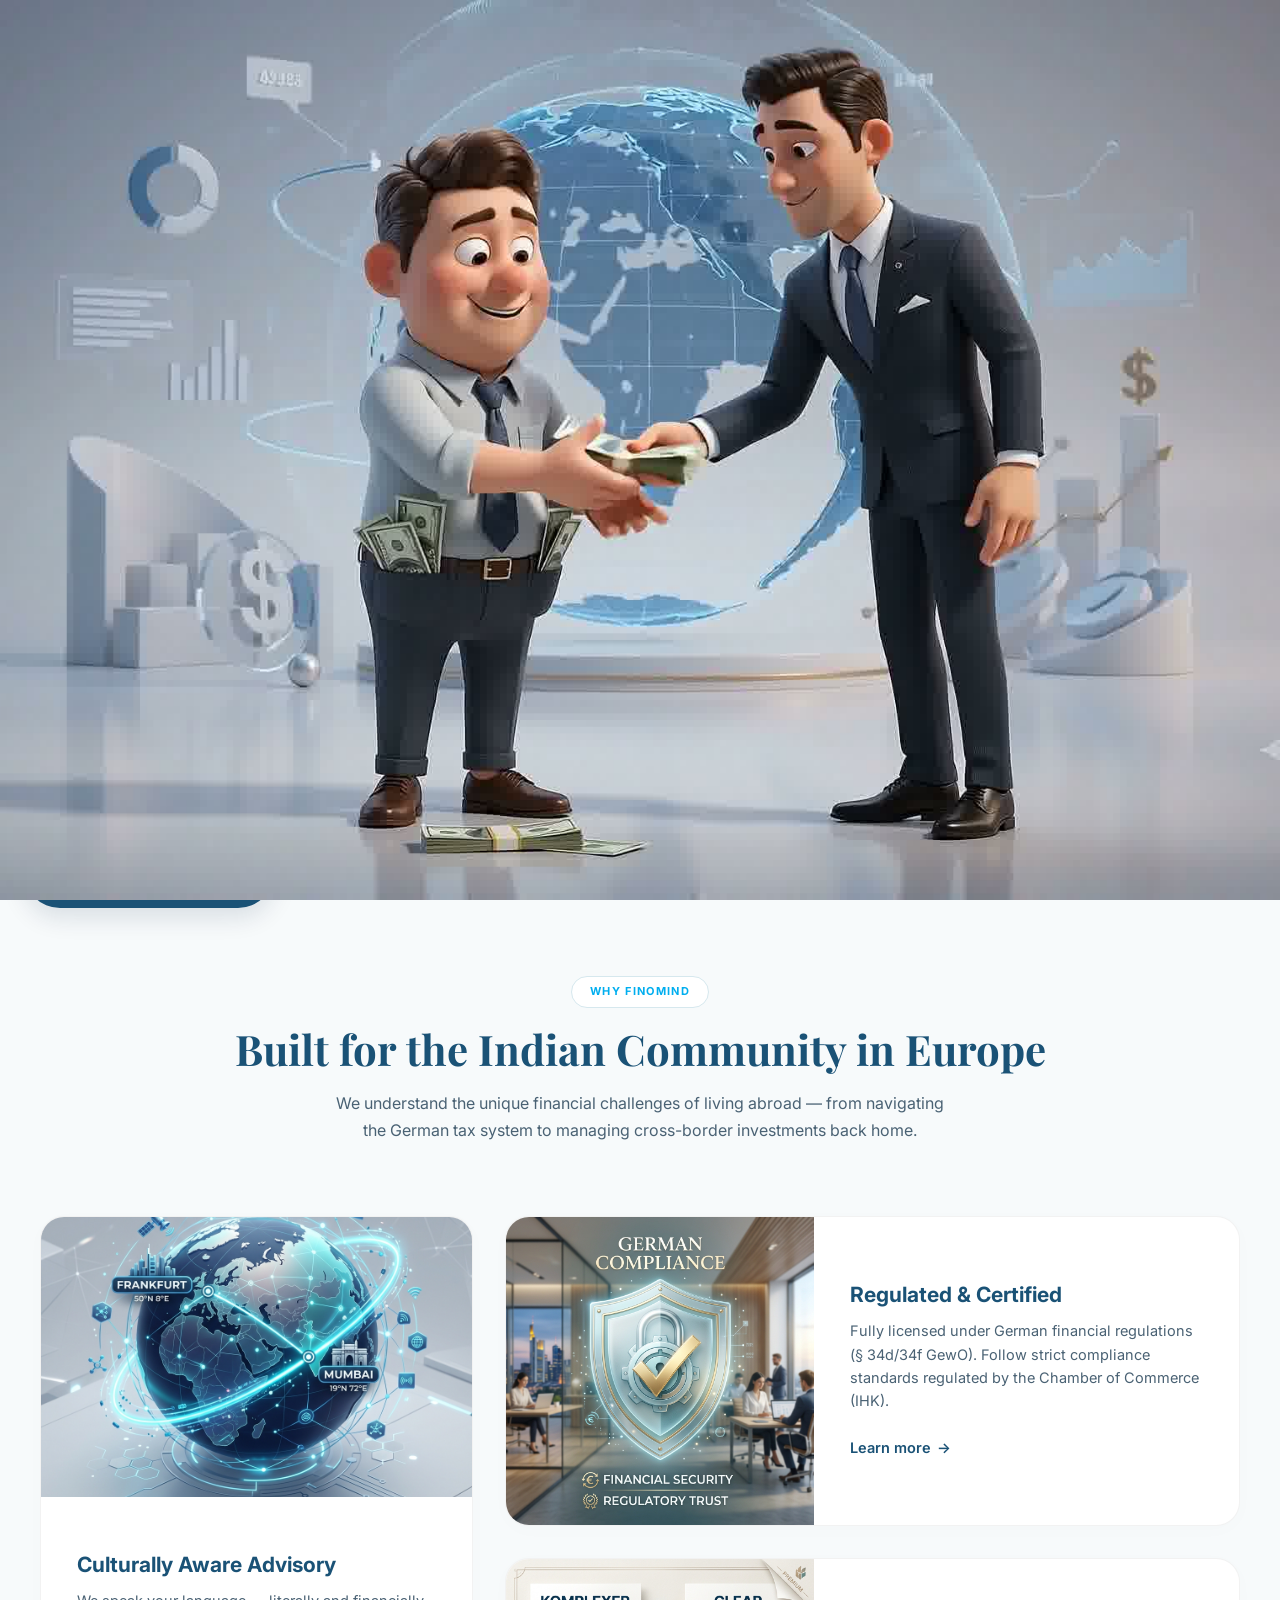
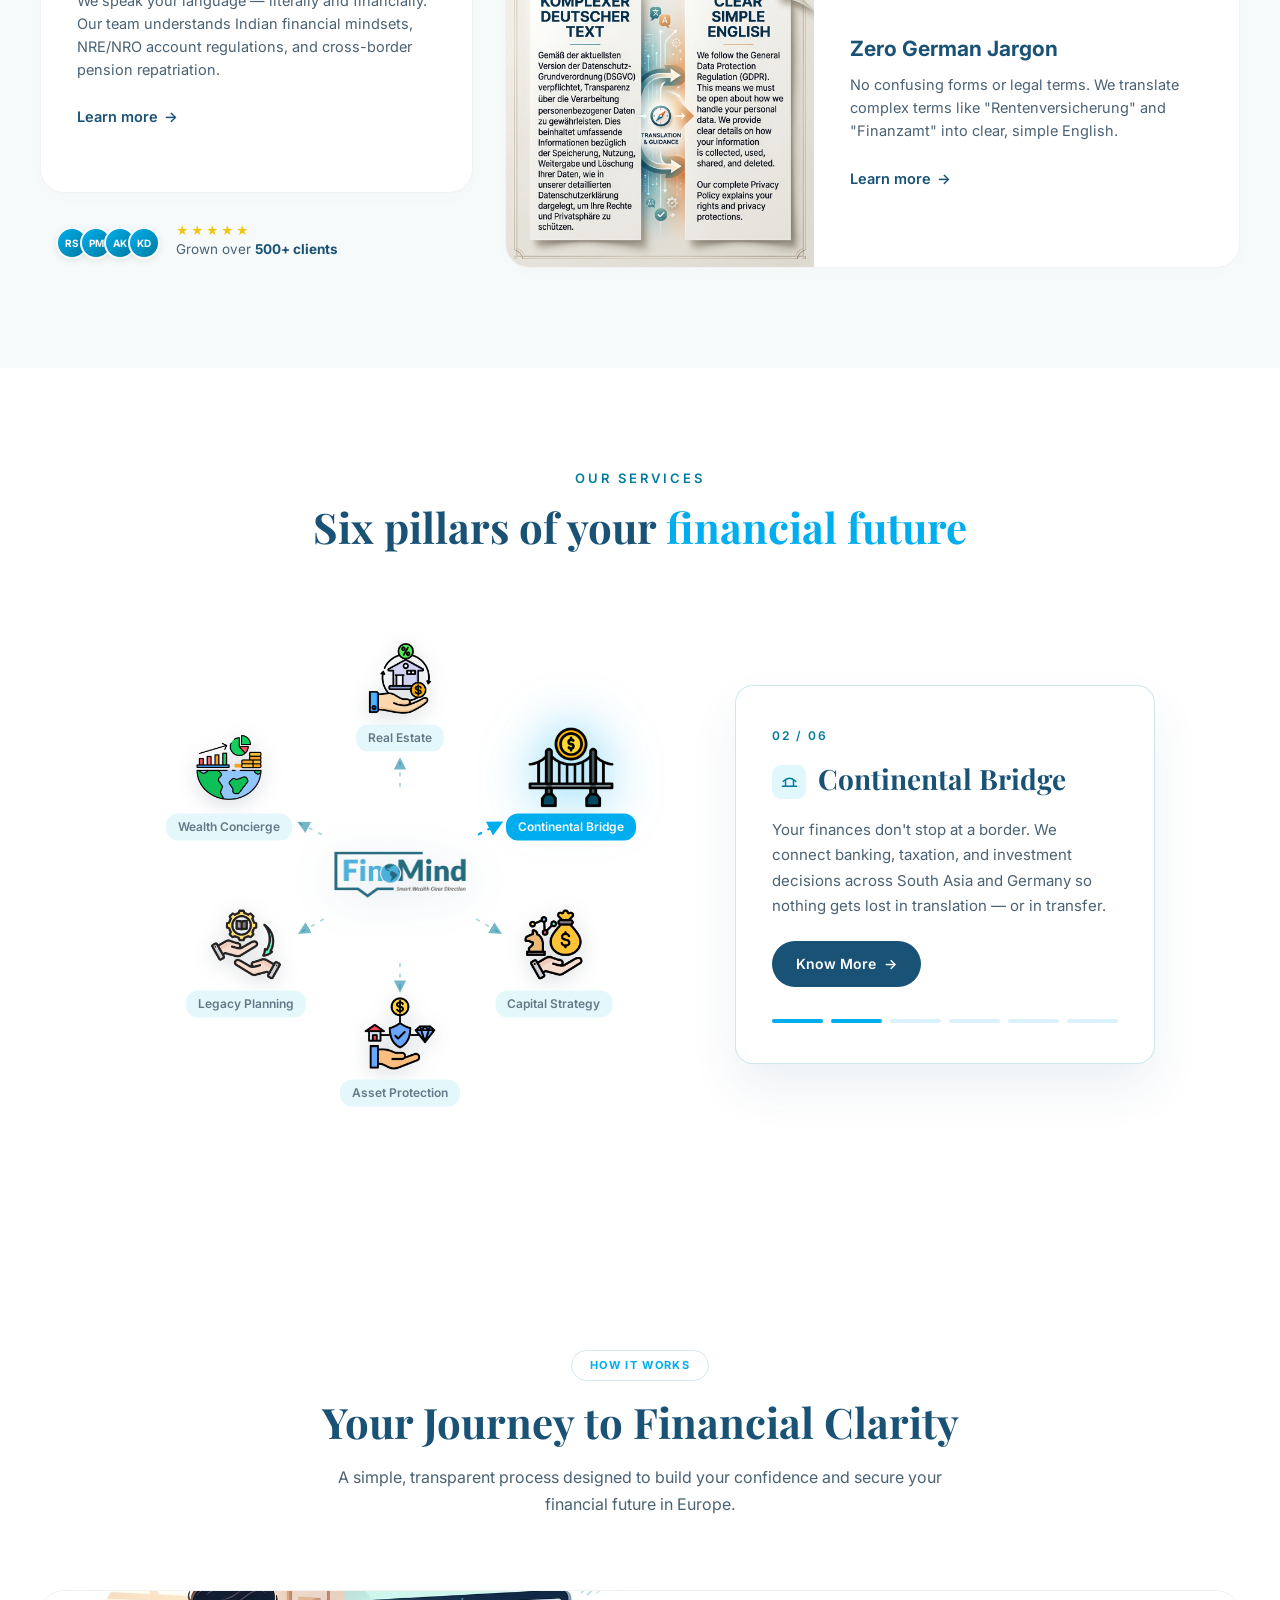
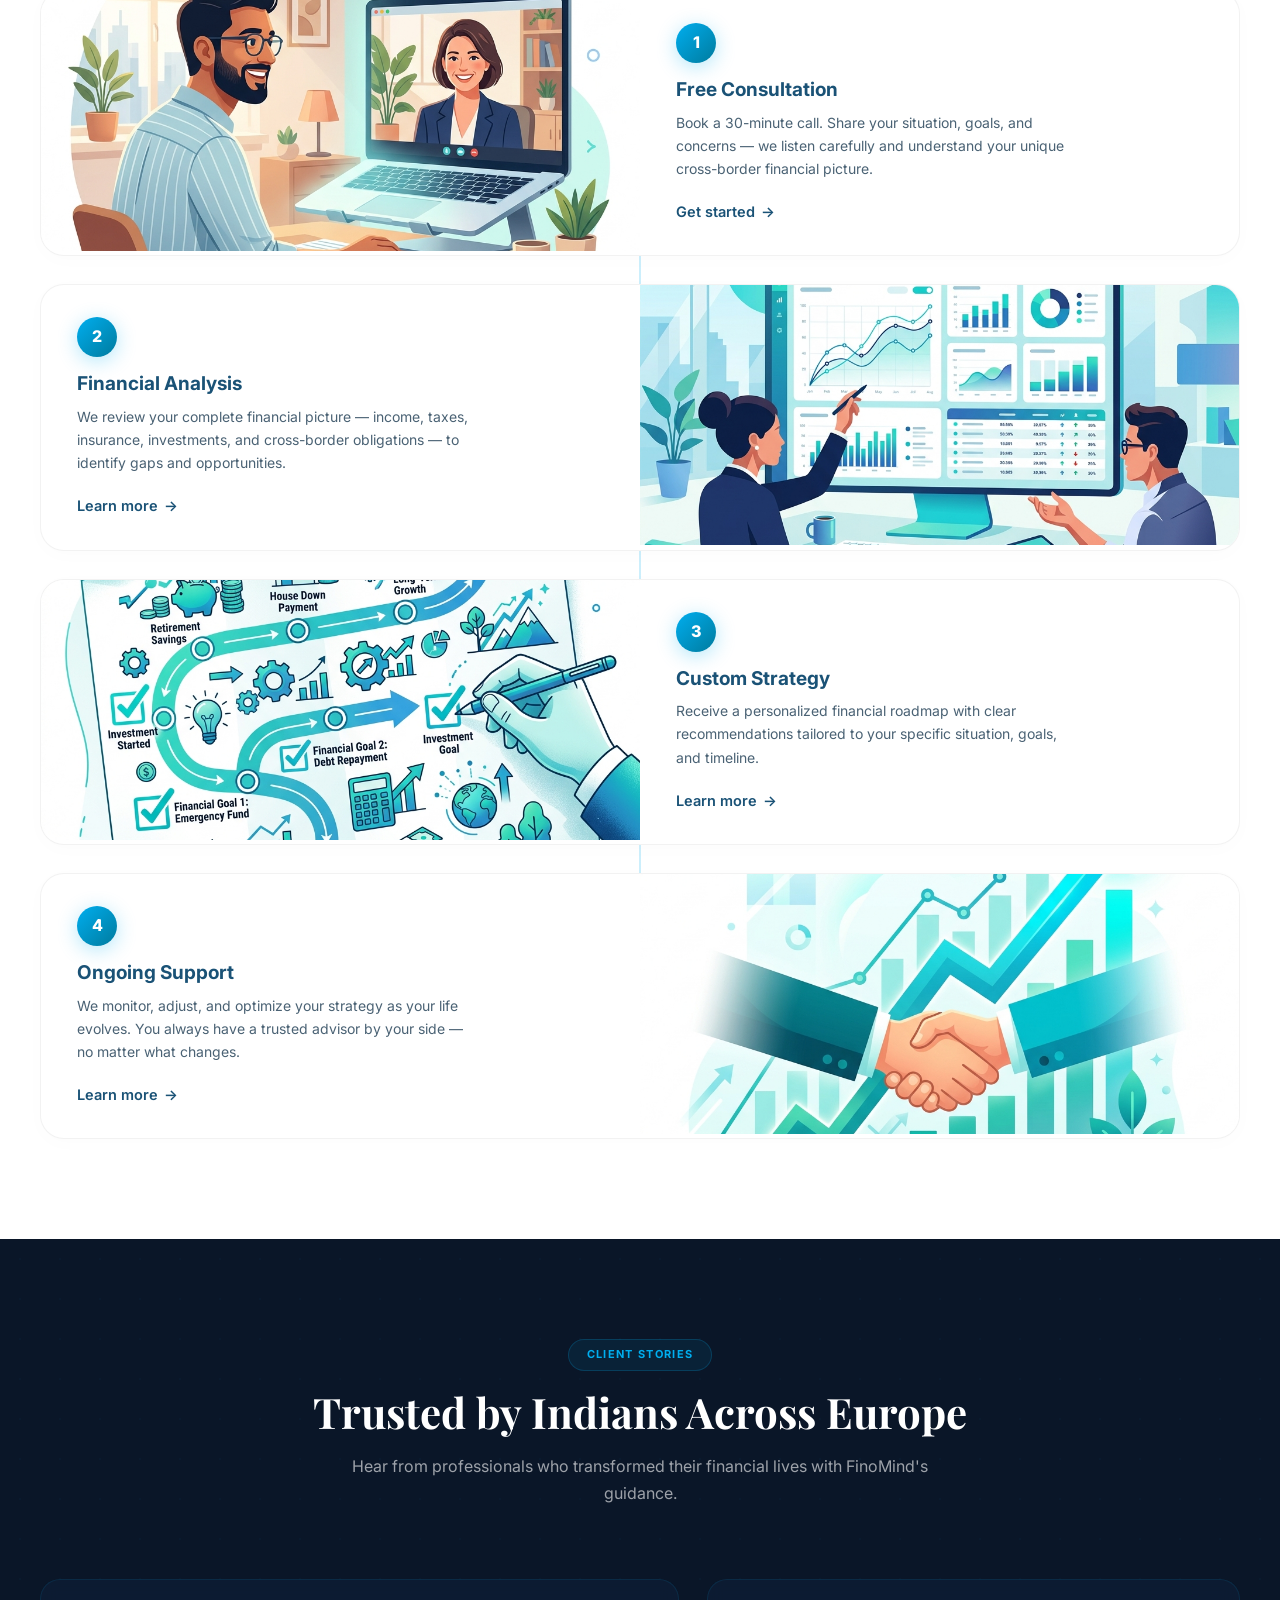
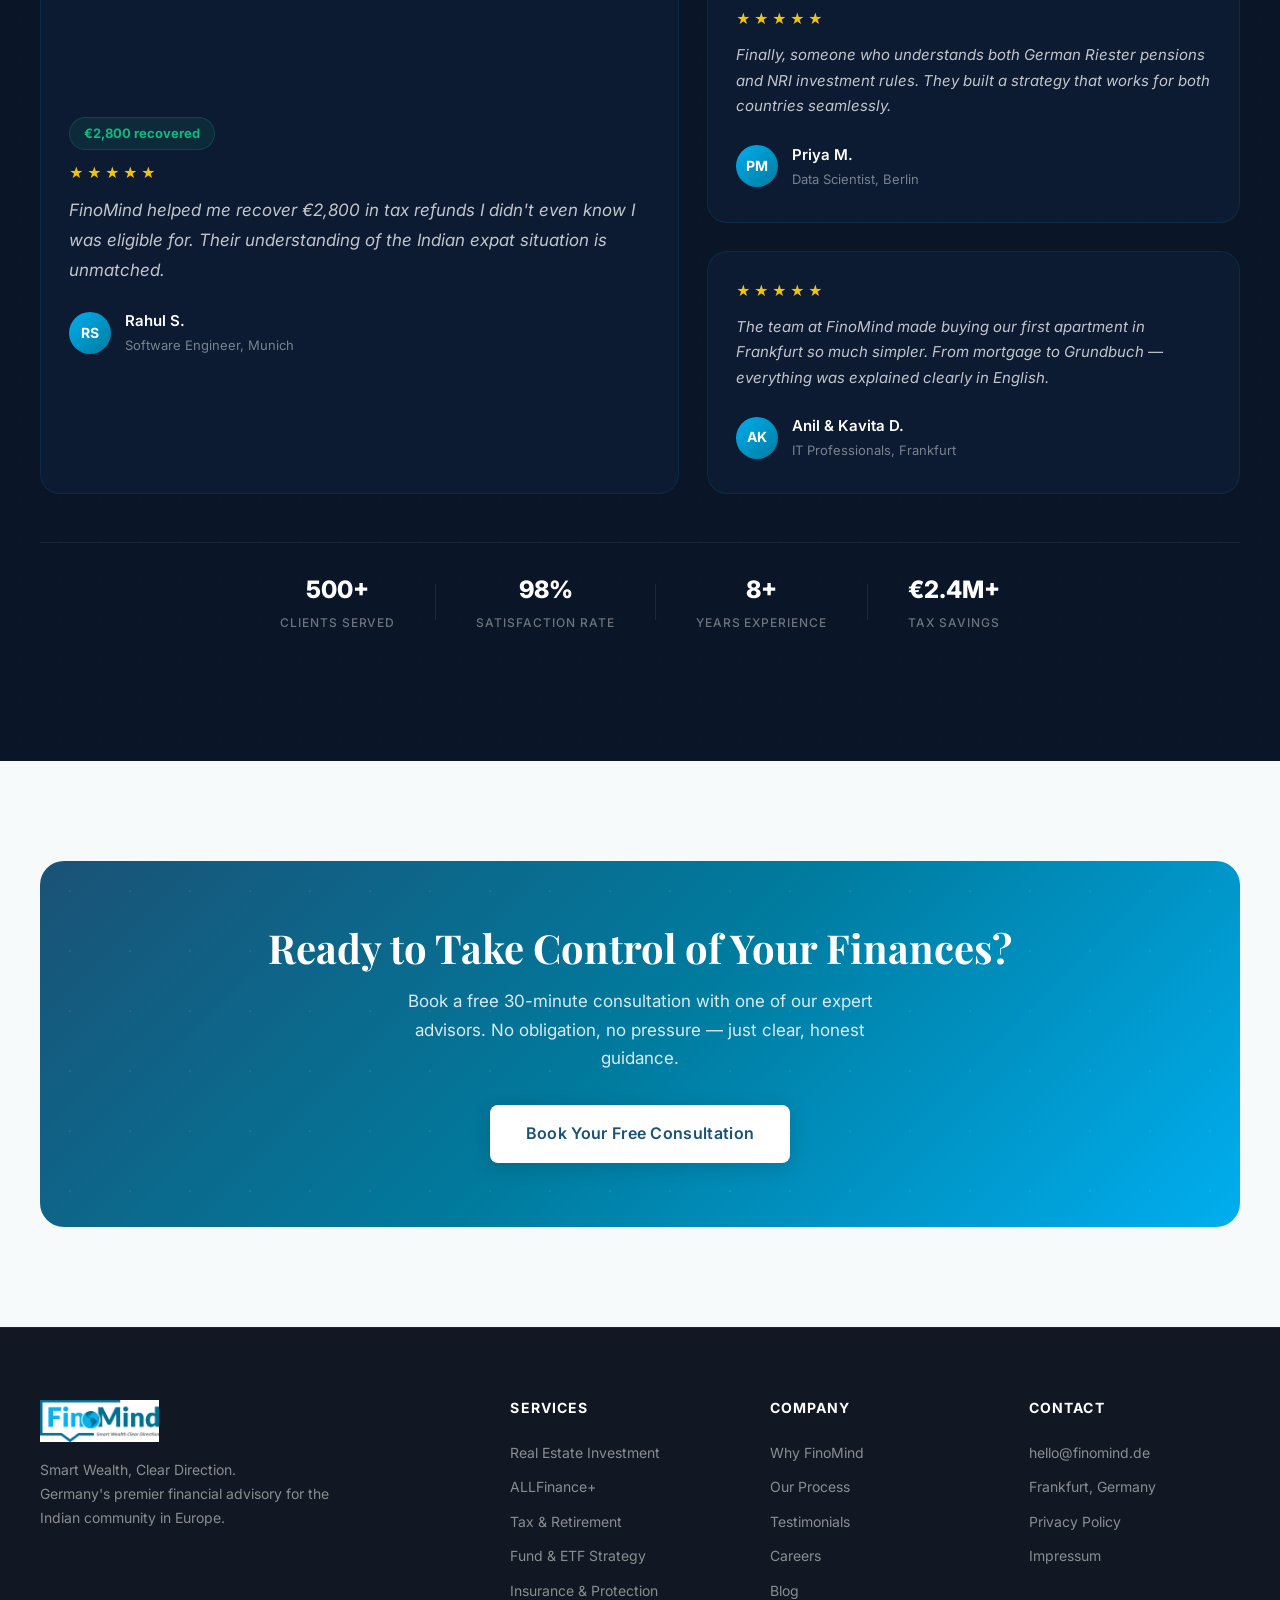
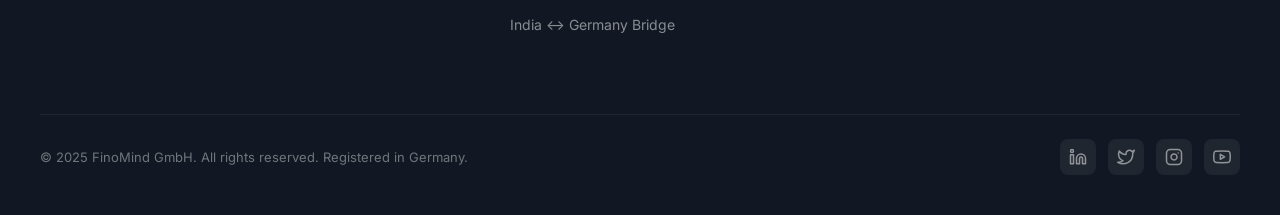
==== index.html @ 877f0427 "Initial commit" ====
<!DOCTYPE html>
<html lang="en">

<head>
  <meta charset="UTF-8" />
  <meta name="viewport" content="width=device-width, initial-scale=1.0" />
  <title>FinoMind — Smart Wealth, Clear Direction | Financial Advisory for Indians in Europe</title>
  <meta name="description"
    content="FinoMind is Germany's premier financial advisory firm for the Indian community in Europe. Expert guidance on pensions, taxes, investments, and cross-border financial planning." />
  <meta name="keywords"
    content="FinoMind, Indian financial advisor Germany, expat finance, NRI investment, tax planning Germany, pension Germany India" />
  <meta name="author" content="FinoMind" />

  <!-- Open Graph -->
  <meta property="og:title" content="FinoMind — Smart Wealth, Clear Direction" />
  <meta property="og:description" content="Germany's premier financial advisory for the Indian community in Europe." />
  <meta property="og:type" content="website" />
  <meta property="og:locale" content="en_US" />

  <!-- Fonts -->
  <link rel="preconnect" href="https://fonts.googleapis.com" />
  <link rel="preconnect" href="https://fonts.gstatic.com" crossorigin />
  <link
    href="https://fonts.googleapis.com/css2?family=Inter:wght@300;400;500;600;700;800&family=Playfair+Display:ital,wght@0,700;1,400&display=swap"
    rel="stylesheet" />

  <!-- Stylesheets -->
  <link rel="stylesheet" href="css/variables.css" />
  <link rel="stylesheet" href="css/base.css" />
  <link rel="stylesheet" href="css/preloader.css" />
  <link rel="stylesheet" href="css/navbar.css" />
  <link rel="stylesheet" href="css/hero.css" />
  <link rel="stylesheet" href="css/stats.css" />
  <link rel="stylesheet" href="css/sections.css" />
</head>

<body class="fm-preloader-active">

  <!-- ════════════════════════════════════════════════════════
     PRELOADER — plays once per session
     ════════════════════════════════════════════════════════ -->
  <div class="fm-preloader" id="fm-preloader">
    <canvas class="fm-preloader-canvas" id="fm-preloader-canvas"></canvas>
  </div>


  <!-- ════════════════════════════════════════════════════════
     HERO SECTION (Framed Card Layout)
     ════════════════════════════════════════════════════════ -->
  <div class="hero-frame-wrapper">
    <div class="hero-frame">
      <!-- Hero Background Image & Gradient Overlay -->
      <div class="hero-bg-container">
        <img src="Untitled design (5).png" alt="FinoMind advisors helping clients with cross-border financial planning" class="hero-bg-img" width="1535" height="1024" loading="eager" />
        <div class="hero-bg-overlay"></div>
      </div>
      
      <!-- Navigation Header inside the hero-frame -->
      <header class="navbar home-navbar" role="banner">
        <div class="navbar-inner home-navbar-inner">
          
          <!-- Cutout Wrapper for Centered Design (Desktop) -->
          <div class="home-nav-cutout">
            <!-- Left Nav Links -->
            <div class="nav-links-left">
              <a href="index.html" class="nav-link active">Home</a>
              <a href="service.html" class="nav-link">Services</a>
            </div>

            <!-- Center Logo -->
            <a href="index.html" class="nav-logo" aria-label="FinoMind Home">
              <img src="logo.png" alt="FinoMind Logo" class="nav-logo-img" />
            </a>

            <!-- Right Nav Links -->
            <div class="nav-links-right">
              <a href="about-us.html" class="nav-link">About Us</a>
              <a href="guide.html" class="nav-link">Guide</a>
            </div>
          </div>

          <!-- Mobile Navigation Drawer -->
          <div class="nav-links" id="nav-links">
            <a href="index.html" class="nav-link">Home</a>
            <a href="service.html" class="nav-link">Services</a>
            <a href="about-us.html" class="nav-link">About Us</a>
            <a href="guide.html" class="nav-link">Guide</a>
          </div>

          <!-- Mobile Toggle (hidden on desktop) -->
          <button class="nav-toggle" id="nav-toggle" aria-label="Toggle navigation menu" aria-expanded="false">
            <span></span>
            <span></span>
            <span></span>
          </button>
        </div>
      </header>
      <div class="nav-overlay" id="nav-overlay"></div>

      <!-- Hero Main Content -->
      <div class="hero-body">
        <div class="hero-body-inner">
          
          <!-- Left side: copy and CTA actions -->
          <div class="hero-left">
            <h1 class="hero-title">
              Smart Wealth,<br>
              Clear <span class="highlight-tag">Direction.</span>
            </h1>

            <p class="hero-subtitle">
              Navigating German finances as an expat is complex. FinoMind simplifies pensions, taxes, and investments — in clear English, for the Indian community in Europe.
            </p>

            <div class="hero-actions">
              <a href="#cta" class="btn btn-primary">
                Work With Us
                <span class="btn-icon">
                  <svg width="20" height="20" viewBox="0 0 24 24" fill="none" xmlns="http://www.w3.org/2000/svg">
                    <circle cx="12" cy="12" r="10" fill="white" />
                    <path d="M10 8L14 12L10 16" stroke="var(--cyan)" stroke-width="2.5" stroke-linecap="round" stroke-linejoin="round" fill="none" />
                  </svg>
                </span>
              </a>
            </div>

            <!-- Custom testimonial line -->
            <div class="hero-testimonial-line">
              <span class="quote-divider"></span>
              <p class="quote-text">
                "FinoMind made understanding our German pension and tax returns simple and hassle-free." <strong>— Rahul S., Software Engineer, Munich</strong>
              </p>
            </div>

            <!-- Scroll Down Indicator inside bottom-left of hero container -->
            <div class="hero-scroll-down">
              <div class="mouse-icon">
                <div class="mouse-wheel"></div>
              </div>
              <div class="scroll-text">
                <span class="main-text">Scroll down</span>
                <span class="sub-text">to discover more</span>
              </div>
            </div>
          </div>

          <!-- Right side: Visual and Watermark -->
          <div class="hero-right">
            <!-- Vertical Brand Watermark -->
            <div class="vertical-brand-watermark">
              FinoMind
            </div>
          </div>
          
        </div>
      </div>

    </div>
  </div>

  


  <!-- ════════════════════════════════════════════════════════
     WHY FINOMIND
     ════════════════════════════════════════════════════════ -->
  <section class="why-section section" id="why">
    <div class="container">
      <div class="section-header reveal" style="text-align: center;">
        <div class="section-label-pill">Why FinoMind</div>
        <h2 class="section-title">Built for the Indian Community in Europe</h2>
        <p class="section-desc" style="margin-left: auto; margin-right: auto;">We understand the unique financial challenges of living abroad — from navigating the German tax system to managing cross-border investments back home.</p>
      </div>

      <div class="why-bento-layout reveal-stagger">
        <!-- Left Column: Tall Vertical Card + Social Proof -->
        <div class="why-bento-col-left">
          <div class="bento-card-vertical reveal">
            <div class="bento-image-wrapper">
              <img src="why_culturally_aware.png" alt="Global connectivity Frankfurt to Mumbai map" class="bento-img" />
            </div>
            <div class="bento-card-body">
              <h3>Culturally Aware Advisory</h3>
              <p>We speak your language — literally and financially. Our team understands Indian financial mindsets, NRE/NRO account regulations, and cross-border pension repatriation.</p>
              <a href="#cta" class="bento-link">Learn more <span class="arrow">&rarr;</span></a>
            </div>
          </div>
          
          <!-- Social Proof Block below the card -->
          <div class="bento-social-proof reveal">
            <div class="avatar-group">
              <span class="avatar">RS</span>
              <span class="avatar">PM</span>
              <span class="avatar">AK</span>
              <span class="avatar">KD</span>
            </div>
            <div class="rating-info">
              <div class="stars">★★★★★</div>
              <div class="rating-text">Grown over <strong>500+ clients</strong></div>
            </div>
          </div>
        </div>

        <!-- Right Column: Two Stacked Horizontal Cards -->
        <div class="why-bento-col-right">
          <!-- Card 2: Regulated & Certified (Top horizontal) -->
          <div class="bento-card-horizontal reveal">
            <div class="bento-image-wrapper">
              <img src="why_regulated_certified.png" alt="German compliance lock and shield" class="bento-img" />
            </div>
            <div class="bento-card-body">
              <h3>Regulated & Certified</h3>
              <p>Fully licensed under German financial regulations (§ 34d/34f GewO). Follow strict compliance standards regulated by the Chamber of Commerce (IHK).</p>
              <a href="#cta" class="bento-link">Learn more <span class="arrow">&rarr;</span></a>
            </div>
          </div>

          <!-- Card 3: Clear English Guidance (Bottom horizontal) -->
          <div class="bento-card-horizontal reveal">
            <div class="bento-image-wrapper">
              <img src="why_clear_english.png" alt="Clear English document translation" class="bento-img" />
            </div>
            <div class="bento-card-body">
              <h3>Zero German Jargon</h3>
              <p>No confusing forms or legal terms. We translate complex terms like "Rentenversicherung" and "Finanzamt" into clear, simple English.</p>
              <a href="#cta" class="bento-link">Learn more <span class="arrow">&rarr;</span></a>
            </div>
          </div>
        </div>
      </div>
    </div>
  </section>


  <!-- ════════════════════════════════════════════════════════
     SERVICES RADIAL HUB
     ════════════════════════════════════════════════════════ -->
  <section class="services-hub-section" id="services-hub" aria-label="FinoMind services">
    <div class="hub-header">
      <div class="hub-eyebrow">Our Services</div>
      <h2 class="hub-title">Six pillars of your <span>financial future</span></h2>
    </div>

    <div class="hub-wrapper">
      <div class="radial-wheel" id="radialWheel">
        <svg class="spokes-svg" viewBox="0 0 620 620" id="spokesSvg">
          <!-- spoke arrows injected by JS -->
        </svg>

        <div class="hub-center">
          <img src="hub-center.png" alt="FinoMind Central Hub" />
        </div>

        <!-- service nodes injected by JS -->
      </div>

      <div class="hub-panel" id="hubPanel" aria-live="polite">
        <span class="panel-index" id="panelIndex">01 / 06</span>
        <div class="panel-body" id="panelBody">
          <div class="panel-title-row">
            <span class="panel-badge" id="panelBadge"></span>
            <h3 class="panel-title" id="panelTitle">Real Estate</h3>
          </div>
          <p class="panel-desc" id="panelDesc">Loading…</p>
        </div>
        <a class="panel-cta" id="panelCta" href="#real-estate">
          Know More <span class="panel-cta-arrow" aria-hidden="true">→</span>
        </a>
        <div class="panel-progress" id="panelProgress"></div>
      </div>
    </div>
  </section>


  <!-- ════════════════════════════════════════════════════════
     OUR PROCESS — Alternating Timeline Cards
     ════════════════════════════════════════════════════════ -->
  <section class="process-section section" id="process">
    <div class="container">
      <div class="section-header reveal" style="text-align: center;">
        <div class="section-label-pill">How It Works</div>
        <h2 class="section-title">Your Journey to Financial Clarity</h2>
        <p class="section-desc" style="margin-left: auto; margin-right: auto;">A simple, transparent process designed to build your confidence and secure your financial future in Europe.</p>
      </div>

      <div class="process-cards-wrapper reveal-stagger">
        <!-- Step 1: Free Consultation (Image Left, Text Right) -->
        <div class="process-card reveal">
          <div class="process-card-image">
            <img src="process_consultation.png" alt="Free video consultation with a FinoMind financial advisor" class="process-card-img" />
          </div>
          <div class="process-card-body">
            <div class="process-step-badge">1</div>
            <h3>Free Consultation</h3>
            <p>Book a 30-minute call. Share your situation, goals, and concerns — we listen carefully and understand your unique cross-border financial picture.</p>
            <a href="#cta" class="bento-link">Get started <span class="arrow">&rarr;</span></a>
          </div>
        </div>

        <!-- Step 2: Financial Analysis (Text Left, Image Right — reversed via CSS) -->
        <div class="process-card reveal">
          <div class="process-card-image">
            <img src="process_analysis.png" alt="In-depth financial analysis dashboard review" class="process-card-img" />
          </div>
          <div class="process-card-body">
            <div class="process-step-badge">2</div>
            <h3>Financial Analysis</h3>
            <p>We review your complete financial picture — income, taxes, insurance, investments, and cross-border obligations — to identify gaps and opportunities.</p>
            <a href="#cta" class="bento-link">Learn more <span class="arrow">&rarr;</span></a>
          </div>
        </div>

        <!-- Step 3: Custom Strategy (Image Left, Text Right) -->
        <div class="process-card reveal">
          <div class="process-card-image">
            <img src="process_strategy.png" alt="Personalized financial roadmap with clear milestones" class="process-card-img" />
          </div>
          <div class="process-card-body">
            <div class="process-step-badge">3</div>
            <h3>Custom Strategy</h3>
            <p>Receive a personalized financial roadmap with clear recommendations tailored to your specific situation, goals, and timeline.</p>
            <a href="#cta" class="bento-link">Learn more <span class="arrow">&rarr;</span></a>
          </div>
        </div>

        <!-- Step 4: Ongoing Support (Text Left, Image Right — reversed via CSS) -->
        <div class="process-card reveal">
          <div class="process-card-image">
            <img src="process_support.png" alt="Ongoing financial growth with trusted advisor support" class="process-card-img" />
          </div>
          <div class="process-card-body">
            <div class="process-step-badge">4</div>
            <h3>Ongoing Support</h3>
            <p>We monitor, adjust, and optimize your strategy as your life evolves. You always have a trusted advisor by your side — no matter what changes.</p>
            <a href="#cta" class="bento-link">Learn more <span class="arrow">&rarr;</span></a>
          </div>
        </div>
      </div>
    </div>
  </section>


  <!-- ════════════════════════════════════════════════════════
     CLIENT STORIES — Premium Dark Testimonials
     ════════════════════════════════════════════════════════ -->
  <section class="testimonials-section section" id="testimonials">
    <div class="container">
      <div class="section-header reveal" style="text-align: center;">
        <div class="testimonials-label-pill">Client Stories</div>
        <h2 class="section-title testimonials-title">Trusted by Indians Across Europe</h2>
        <p class="section-desc testimonials-desc">Hear from professionals who transformed their financial lives with FinoMind's guidance.</p>
      </div>

      <div class="testimonials-layout reveal-stagger">
        <!-- Featured (Large) Testimonial — Left -->
        <div class="testimonial-card testimonial-featured reveal">
          <div class="testimonial-highlight-badge">€2,800 recovered</div>
          <div class="testimonial-stars">★★★★★</div>
          <blockquote class="testimonial-text">FinoMind helped me recover €2,800 in tax refunds I didn't even know I was eligible for. Their understanding of the Indian expat situation is unmatched.</blockquote>
          <div class="testimonial-author">
            <div class="testimonial-avatar">RS</div>
            <div>
              <div class="testimonial-name">Rahul S.</div>
              <div class="testimonial-role">Software Engineer, Munich</div>
            </div>
          </div>
        </div>

        <!-- Right Column: Two Stacked Cards -->
        <div class="testimonials-col-right">
          <div class="testimonial-card reveal">
            <div class="testimonial-stars">★★★★★</div>
            <blockquote class="testimonial-text">Finally, someone who understands both German Riester pensions and NRI investment rules. They built a strategy that works for both countries seamlessly.</blockquote>
            <div class="testimonial-author">
              <div class="testimonial-avatar">PM</div>
              <div>
                <div class="testimonial-name">Priya M.</div>
                <div class="testimonial-role">Data Scientist, Berlin</div>
              </div>
            </div>
          </div>

          <div class="testimonial-card reveal">
            <div class="testimonial-stars">★★★★★</div>
            <blockquote class="testimonial-text">The team at FinoMind made buying our first apartment in Frankfurt so much simpler. From mortgage to Grundbuch — everything was explained clearly in English.</blockquote>
            <div class="testimonial-author">
              <div class="testimonial-avatar">AK</div>
              <div>
                <div class="testimonial-name">Anil &amp; Kavita D.</div>
                <div class="testimonial-role">IT Professionals, Frankfurt</div>
              </div>
            </div>
          </div>
        </div>
      </div>

      <!-- Trust Stats Bar -->
      <div class="testimonials-trust-bar reveal">
        <div class="trust-stat">
          <span class="trust-stat-value">500+</span>
          <span class="trust-stat-label">Clients Served</span>
        </div>
        <div class="trust-divider"></div>
        <div class="trust-stat">
          <span class="trust-stat-value">98%</span>
          <span class="trust-stat-label">Satisfaction Rate</span>
        </div>
        <div class="trust-divider"></div>
        <div class="trust-stat">
          <span class="trust-stat-value">8+</span>
          <span class="trust-stat-label">Years Experience</span>
        </div>
        <div class="trust-divider"></div>
        <div class="trust-stat">
          <span class="trust-stat-value">€2.4M+</span>
          <span class="trust-stat-label">Tax Savings</span>
        </div>
      </div>
    </div>
  </section>


  <!-- ════════════════════════════════════════════════════════
     CTA BANNER
     ════════════════════════════════════════════════════════ -->
  <section class="cta-section section" id="cta">
    <div class="container">
      <div class="cta-banner reveal">
        <h2>Ready to Take Control of Your Finances?</h2>
        <p>Book a free 30-minute consultation with one of our expert advisors. No obligation, no pressure — just clear,
          honest guidance.</p>
        <a href="#" class="btn btn-primary">Book Your Free Consultation</a>
      </div>
    </div>
  </section>


  <!-- ════════════════════════════════════════════════════════
     FOOTER
     ════════════════════════════════════════════════════════ -->
  <footer class="footer" id="footer">
    <div class="container">
      <div class="footer-grid">
        <div class="footer-brand">
          <a href="index.html" class="nav-logo" aria-label="FinoMind Home">
            <img src="logo.png" alt="FinoMind Logo" class="nav-logo-img" />
          </a>
          <p>Smart Wealth, Clear Direction.<br />Germany's premier financial advisory for the Indian community in
            Europe.</p>
        </div>

        <div class="footer-col">
          <h4>Services</h4>
          <a href="service.html">Real Estate Investment</a>
          <a href="service.html">ALLFinance+</a>
          <a href="service.html">Tax & Retirement</a>
          <a href="service.html">Fund & ETF Strategy</a>
          <a href="service.html">Insurance & Protection</a>
          <a href="service.html">India ↔ Germany Bridge</a>
        </div>

        <div class="footer-col">
          <h4>Company</h4>
          <a href="#why">Why FinoMind</a>
          <a href="#process">Our Process</a>
          <a href="#testimonials">Testimonials</a>
          <a href="#">Careers</a>
          <a href="#">Blog</a>
        </div>

        <div class="footer-col">
          <h4>Contact</h4>
          <a href="mailto:hello@finomind.de">hello@finomind.de</a>
          <a href="#">Frankfurt, Germany</a>
          <a href="#">Privacy Policy</a>
          <a href="#">Impressum</a>
        </div>
      </div>

      <div class="footer-bottom">
        <p>© 2025 FinoMind GmbH. All rights reserved. Registered in Germany.</p>
        <div class="footer-social">
          <a href="#" aria-label="LinkedIn">
            <svg viewBox="0 0 24 24" fill="none" stroke="currentColor" stroke-width="2" stroke-linecap="round"
              stroke-linejoin="round">
              <path d="M16 8a6 6 0 0 1 6 6v7h-4v-7a2 2 0 0 0-2-2 2 2 0 0 0-2 2v7h-4v-7a6 6 0 0 1 6-6z" />
              <rect x="2" y="9" width="4" height="12" />
              <circle cx="4" cy="4" r="2" />
            </svg>
          </a>
          <a href="#" aria-label="Twitter/X">
            <svg viewBox="0 0 24 24" fill="none" stroke="currentColor" stroke-width="2" stroke-linecap="round"
              stroke-linejoin="round">
              <path
                d="M23 3a10.9 10.9 0 0 1-3.14 1.53 4.48 4.48 0 0 0-7.86 3v1A10.66 10.66 0 0 1 3 4s-4 9 5 13a11.64 11.64 0 0 1-7 2c9 5 20 0 20-11.5a4.5 4.5 0 0 0-.08-.83A7.72 7.72 0 0 0 23 3z" />
            </svg>
          </a>
          <a href="#" aria-label="Instagram">
            <svg viewBox="0 0 24 24" fill="none" stroke="currentColor" stroke-width="2" stroke-linecap="round"
              stroke-linejoin="round">
              <rect x="2" y="2" width="20" height="20" rx="5" ry="5" />
              <path d="M16 11.37A4 4 0 1 1 12.63 8 4 4 0 0 1 16 11.37z" />
              <line x1="17.5" y1="6.5" x2="17.51" y2="6.5" />
            </svg>
          </a>
          <a href="#" aria-label="YouTube">
            <svg viewBox="0 0 24 24" fill="none" stroke="currentColor" stroke-width="2" stroke-linecap="round"
              stroke-linejoin="round">
              <path
                d="M22.54 6.42a2.78 2.78 0 0 0-1.94-2C18.88 4 12 4 12 4s-6.88 0-8.6.46a2.78 2.78 0 0 0-1.94 2A29 29 0 0 0 1 11.75a29 29 0 0 0 .46 5.33A2.78 2.78 0 0 0 3.4 19.1c1.72.46 8.6.46 8.6.46s6.88 0 8.6-.46a2.78 2.78 0 0 0 1.94-2 29 29 0 0 0 .46-5.33 29 29 0 0 0-.46-5.35z" />
              <polygon points="9.75 15.02 15.5 11.75 9.75 8.48 9.75 15.02" />
            </svg>
          </a>
        </div>
      </div>
    </div>
  </footer>


  <!-- Scripts -->
  <script src="js/preloader.js"></script>
  <script src="js/navbar.js" defer></script>
  <script src="js/services-hub.js" defer></script>
  <script src="js/animations.js" defer></script>

</body>

</html>
---- css/variables.css ----
/* ═══════════════════════════════════════════════════════════
   FinoMind — Design Tokens (variables.css)
   Brand-compliant CSS custom properties
   ═══════════════════════════════════════════════════════════ */

:root {
  /* ── Primary Colors ── */
  --cyan:         #00AEEF;
  --cyan-hover:   #00c4ff;
  --cyan-glow:    rgba(0, 174, 239, 0.35);
  --teal:         #007B9E;
  --dark-teal:    #1A5276;

  /* ── Mockup-specific dark navy ── */
  --navy:         #0a1628;
  --navy-light:   #0f1f38;
  --navy-card:    rgba(15, 31, 56, 0.65);

  /* ── Neutrals ── */
  --charcoal:     #2C3E50;
  --slate:        #4A6274;
  --gray:         #6B7E8D;
  --light-cyan:   #E0F7FC;
  --off-white:    #F7FAFB;
  --white:        #FFFFFF;
  --border:       #D6E8EE;

  /* ── Glass Morphism ── */
  --glass-bg:     rgba(13, 27, 52, 0.55);
  --glass-border: rgba(0, 174, 239, 0.18);
  --glass-blur:   16px;

  /* ── Typography ── */
  --font-display: 'Playfair Display', Georgia, serif;
  --font-body:    'Inter', system-ui, -apple-system, sans-serif;

  /* ── Spacing Scale ── */
  --space-1:  4px;
  --space-2:  8px;
  --space-3:  16px;
  --space-4:  24px;
  --space-5:  40px;
  --space-6:  72px;
  --space-7:  100px;

  /* ── Border Radii ── */
  --radius-chip:   4px;
  --radius-btn:    8px;
  --radius-card:   14px;
  --radius-modal:  24px;
  --radius-pill:   999px;

  /* ── Shadows ── */
  --shadow-sm:   0 2px 8px rgba(0, 0, 0, 0.08);
  --shadow-md:   0 4px 20px rgba(0, 0, 0, 0.12);
  --shadow-lg:   0 8px 40px rgba(0, 0, 0, 0.18);
  --shadow-glow: 0 0 30px rgba(0, 174, 239, 0.15);

  /* ── Transitions ── */
  --ease-out:    cubic-bezier(0.16, 1, 0.3, 1);
  --ease-spring: cubic-bezier(0.34, 1.56, 0.64, 1);
  --duration-fast:   0.2s;
  --duration-normal: 0.4s;
  --duration-slow:   0.6s;

  /* ── Container ── */
  --container-max: 1280px;
  --container-pad: 40px;
}

/* ── Responsive overrides ── */
@media (max-width: 768px) {
  :root {
    --container-pad: 20px;
    --space-6: 48px;
    --space-7: 64px;
  }
}
---- css/base.css ----
/* ═══════════════════════════════════════════════════════════
   FinoMind — Base Styles (base.css)
   Reset, typography, global utilities
   ═══════════════════════════════════════════════════════════ */

/* ── Reset ── */
*, *::before, *::after {
  box-sizing: border-box;
  margin: 0;
  padding: 0;
}

html {
  scroll-behavior: smooth;
  -webkit-text-size-adjust: 100%;
}

body {
  font-family: var(--font-body);
  background: var(--off-white);
  color: var(--charcoal);
  line-height: 1.6;
  overflow-x: hidden;
  -webkit-font-smoothing: antialiased;
  -moz-osx-font-smoothing: grayscale;
}

img, video, canvas {
  display: block;
  max-width: 100%;
  height: auto;
}

a {
  text-decoration: none;
  color: inherit;
  transition: color var(--duration-fast) ease;
}

ul, ol {
  list-style: none;
}

button {
  font-family: var(--font-body);
  cursor: pointer;
  border: none;
  outline: none;
  background: none;
}

/* ── Typography ── */
h1, h2, h3, h4, h5 {
  font-family: var(--font-display);
  font-weight: 700;
  line-height: 1.15;
}

.section-label {
  font-family: var(--font-body);
  font-size: 11px;
  font-weight: 700;
  letter-spacing: 0.14em;
  text-transform: uppercase;
  color: var(--cyan);
  margin-bottom: 12px;
}

.section-title {
  font-family: var(--font-display);
  font-size: clamp(28px, 4vw, 42px);
  color: var(--dark-teal);
  margin-bottom: 16px;
  line-height: 1.2;
}

.section-desc {
  font-size: 16px;
  color: var(--slate);
  max-width: 620px;
  line-height: 1.7;
  margin-bottom: var(--space-5);
}

/* ── Container ── */
.container {
  max-width: var(--container-max);
  margin: 0 auto;
  padding: 0 var(--container-pad);
}

/* ── Section Spacing ── */
.section {
  padding: var(--space-7) 0;
  position: relative;
}

/* ── Buttons ── */
.btn {
  display: inline-flex;
  align-items: center;
  gap: 10px;
  font-family: var(--font-body);
  font-size: 15px;
  font-weight: 600;
  letter-spacing: 0.02em;
  padding: 14px 28px;
  border-radius: var(--radius-btn);
  transition: all var(--duration-fast) var(--ease-out);
  white-space: nowrap;
  position: relative;
  overflow: hidden;
}

.btn-primary {
  background: var(--cyan);
  color: var(--white);
  box-shadow: 0 4px 15px rgba(0, 174, 239, 0.3);
}
.btn-primary:hover {
  background: var(--cyan-hover);
  transform: translateY(-2px);
  box-shadow: 0 6px 25px rgba(0, 174, 239, 0.4);
}

.btn-outline {
  background: transparent;
  color: var(--white);
  border: 1.5px solid rgba(255, 255, 255, 0.3);
}
.btn-outline:hover {
  border-color: var(--cyan);
  color: var(--cyan);
  background: rgba(0, 174, 239, 0.08);
}

.btn-icon {
  width: 20px;
  height: 20px;
  display: flex;
  align-items: center;
  justify-content: center;
}

/* ── Glass Card ── */
.glass-card {
  background: var(--glass-bg);
  backdrop-filter: blur(var(--glass-blur));
  -webkit-backdrop-filter: blur(var(--glass-blur));
  border: 1px solid var(--glass-border);
  border-radius: var(--radius-card);
}

/* ── Scroll Reveal Animations ── */
.reveal {
  opacity: 0;
  transform: translateY(30px);
  transition: opacity var(--duration-slow) var(--ease-out),
              transform var(--duration-slow) var(--ease-out);
}
.reveal.visible {
  opacity: 1;
  transform: translateY(0);
}

/* Stagger children */
.reveal-stagger .reveal:nth-child(1) { transition-delay: 0s; }
.reveal-stagger .reveal:nth-child(2) { transition-delay: 0.1s; }
.reveal-stagger .reveal:nth-child(3) { transition-delay: 0.2s; }
.reveal-stagger .reveal:nth-child(4) { transition-delay: 0.3s; }
.reveal-stagger .reveal:nth-child(5) { transition-delay: 0.4s; }
.reveal-stagger .reveal:nth-child(6) { transition-delay: 0.5s; }

/* ── Reduced Motion ── */
@media (prefers-reduced-motion: reduce) {
  *, *::before, *::after {
    animation-duration: 0.01ms !important;
    animation-iteration-count: 1 !important;
    transition-duration: 0.01ms !important;
  }
  .reveal {
    opacity: 1;
    transform: none;
  }
  html {
    scroll-behavior: auto;
  }
}

/* ── Selection ── */
::selection {
  background: var(--cyan);
  color: var(--white);
}

/* ── Scrollbar ── */
::-webkit-scrollbar {
  width: 8px;
}
::-webkit-scrollbar-track {
  background: var(--navy);
}
::-webkit-scrollbar-thumb {
  background: var(--dark-teal);
  border-radius: 4px;
}
::-webkit-scrollbar-thumb:hover {
  background: var(--teal);
}
---- css/preloader.css ----
/* ═══════════════════════════════════════════════════════════
   FinoMind — Preloader (preloader.css)
   Full-screen responsive preloader with cover-scaled canvas animation.
   Fully responsive: mobile, tablet, laptop, desktop.
   ═══════════════════════════════════════════════════════════ */

/* ── Overlay container: always fills 100% of the viewport ── */
.fm-preloader {
  position: fixed;
  inset: 0;                        /* shorthand: top/right/bottom/left = 0 */
  width: 100%;
  height: 100%;
  /* Use dvh where supported for accurate mobile browser chrome */
  height: 100dvh;
  z-index: 999999;
  background: #0a1628;             /* Fallback navy — matches --navy token */
  background: var(--navy, #0a1628);
  margin: 0;
  padding: 0;
  border: none;
  overflow: hidden;
  /* Flex-center the canvas so it never shifts off-axis */
  display: flex;
  align-items: center;
  justify-content: center;
  /* Fade-out transition */
  transition:
    opacity  0.6s var(--ease-out, cubic-bezier(0.16, 1, 0.3, 1)),
    visibility 0.6s;
  opacity: 1;
  visibility: visible;
  pointer-events: all;
  user-select: none;
  -webkit-user-select: none;
  /* Prevent tap-highlight flicker on iOS */
  -webkit-tap-highlight-color: transparent;
  touch-action: none;
}

/* ── Hidden / fade-out state ── */
.fm-preloader.hidden {
  opacity: 0;
  visibility: hidden;
  pointer-events: none;
}

/* ── Canvas: fills the overlay and is resized via JS for cover behaviour ──
   NOTE: object-fit does NOT apply to <canvas>. The JS layer handles
   cover-scaling by computing drawImage source rects.
   We still set width/height 100% so the element occupies all space;
   the actual pixel buffer is set dynamically in JS.
── */
.fm-preloader-canvas {
  position: absolute;
  inset: 0;
  width: 100%;
  height: 100%;
  border: none;
  margin: 0;
  padding: 0;
  display: block;
  /* Crisp rendering on HiDPI; JS sets actual pixel dimensions */
  image-rendering: auto;
}

/* ── Body freeze when preloader is active ──
   overflow: hidden prevents scroll;
   height / max-height prevent iOS bounce scrolling showing body content.
── */
body.fm-preloader-active {
  overflow: hidden !important;
  height: 100% !important;
  max-height: 100% !important;
  /* Prevent pull-to-refresh on Android/iOS */
  overscroll-behavior: none;
  touch-action: none;
}

/* ── Responsive overrides ── */

/* Mobile portrait — ensure no white flashes on very small screens */
@media (max-width: 480px) {
  .fm-preloader {
    background: #0a1628;
    background: var(--navy, #0a1628);
  }
}

/* Tablet & below — give the transition a tiny bit more breathing room */
@media (max-width: 768px) {
  .fm-preloader {
    transition:
      opacity  0.5s var(--ease-out, cubic-bezier(0.16, 1, 0.3, 1)),
      visibility 0.5s;
  }
}

/* Reduced motion preference — skip the fade for accessibility */
@media (prefers-reduced-motion: reduce) {
  .fm-preloader {
    transition: none;
  }
}
---- css/navbar.css ----
/* ═══════════════════════════════════════════════════════════
   FinoMind — Navigation (navbar.css)
   Sticky nav with glassmorphism, mobile drawer
   ═══════════════════════════════════════════════════════════ */

.navbar {
  position: fixed;
  top: 0;
  left: 0;
  right: 0;
  z-index: 1000;
  height: 72px;
  display: flex;
  align-items: center;
  padding: 0 var(--container-pad);
  background: rgba(10, 22, 40, 0.85);
  backdrop-filter: blur(20px);
  -webkit-backdrop-filter: blur(20px);
  border-bottom: 1px solid rgba(255, 255, 255, 0.06);
  transition: background var(--duration-fast) ease,
              box-shadow var(--duration-fast) ease;
}

.navbar.scrolled {
  background: rgba(10, 22, 40, 0.95);
  box-shadow: 0 4px 30px rgba(0, 0, 0, 0.3);
}

.navbar-inner {
  max-width: var(--container-max);
  width: 100%;
  margin: 0 auto;
  display: flex;
  align-items: center;
  justify-content: space-between;
}

/* ── Logo ── */
.nav-logo {
  display: flex;
  align-items: center;
  flex-shrink: 0;
}

.nav-logo-img {
  height: 42px;
  width: auto;
  display: block;
}

/* ── Nav Links ── */
.nav-links {
  display: none; /* Hidden on desktop, drawer on mobile */
}

.nav-links-left,
.nav-links-right {
  display: flex;
  align-items: center;
  gap: 6px;
  flex: 1;
}

.nav-links-left {
  justify-content: flex-end;
}

.nav-links-right {
  justify-content: flex-start;
}

.nav-link {
  font-size: 14px;
  font-weight: 500;
  color: rgba(255, 255, 255, 0.72);
  padding: 8px 16px;
  border-radius: var(--radius-btn);
  transition: color var(--duration-fast) ease,
              background var(--duration-fast) ease;
  white-space: nowrap;
}

.nav-link:hover,
.nav-link.active {
  color: var(--white);
  background: rgba(255, 255, 255, 0.06);
}

/* ── CTA Button ── */
.nav-cta {
  margin-left: 12px;
  background: var(--cyan);
  color: var(--white);
  font-size: 14px;
  font-weight: 600;
  padding: 10px 24px;
  border-radius: var(--radius-btn);
  transition: all var(--duration-fast) ease;
  white-space: nowrap;
}

.nav-cta:hover {
  background: var(--cyan-hover);
  transform: translateY(-1px);
  box-shadow: 0 4px 15px rgba(0, 174, 239, 0.35);
}

/* ── Mobile Hamburger ── */
.nav-toggle {
  display: none;
  flex-direction: column;
  gap: 5px;
  padding: 8px;
  cursor: pointer;
  z-index: 1001;
}

.nav-toggle span {
  display: block;
  width: 24px;
  height: 2px;
  background: var(--white);
  border-radius: 2px;
  transition: all 0.3s ease;
}

.nav-toggle.active span:nth-child(1) {
  transform: rotate(45deg) translate(5px, 5px);
}
.nav-toggle.active span:nth-child(2) {
  opacity: 0;
}
.nav-toggle.active span:nth-child(3) {
  transform: rotate(-45deg) translate(5px, -5px);
}

/* ── Mobile Drawer ── */
@media (max-width: 968px) {
  .nav-toggle {
    display: flex;
  }

  .nav-links-left,
  .nav-links-right {
    display: none;
  }

  .nav-links {
    display: flex;
    position: fixed;
    top: 0;
    right: -100%;
    width: 300px;
    height: 100vh;
    flex-direction: column;
    align-items: flex-start;
    padding: 100px 32px 40px;
    gap: 4px;
    background: rgba(10, 22, 40, 0.97);
    backdrop-filter: blur(30px);
    -webkit-backdrop-filter: blur(30px);
    border-left: 1px solid rgba(255, 255, 255, 0.08);
    transition: right 0.4s var(--ease-out);
    overflow-y: auto;
  }

  .nav-links.open {
    right: 0;
  }

  .nav-link {
    font-size: 16px;
    padding: 12px 16px;
    width: 100%;
  }

  .nav-cta {
    margin-left: 0;
    margin-top: 16px;
    width: 100%;
    text-align: center;
    justify-content: center;
  }
}

/* Mobile overlay */
.nav-overlay {
  display: none;
  position: fixed;
  inset: 0;
  background: rgba(0, 0, 0, 0.5);
  z-index: 999;
  opacity: 0;
  transition: opacity 0.3s ease;
}

.nav-overlay.active {
  display: block;
  opacity: 1;
}
---- css/hero.css ----
/* ═══════════════════════════════════════════════════════════
   FinoMind — Hero Section Redesign (hero.css)
   Framed card layout inspired by target design mockup.
   ═══════════════════════════════════════════════════════════ */

:root {
  /* Warm orange/amber accent gradient matching mockup */
  --accent-orange:   #FF6B35;
  --accent-gradient: linear-gradient(135deg, #FF8F50 0%, #FF5A20 100%);
}

/* ── Hero Background Illustration & Overlays ── */
.hero-bg-container {
  position: absolute;
  inset: 0;
  z-index: 1;
  pointer-events: none;
  border-radius: inherit;
  overflow: hidden;
}

.hero-bg-img {
  width: 100%;
  height: 100%;
  object-fit: cover;
  object-position: right center;
  filter: brightness(0.85) contrast(1.05);
}

.hero-bg-overlay {
  position: absolute;
  inset: 0;
  background: linear-gradient(to right,
    var(--dark-teal) 0%,
    var(--dark-teal) 32%,
    rgba(26, 82, 118, 0.95) 45%,
    rgba(26, 82, 118, 0.5) 65%,
    transparent 85%
  );
  z-index: 2;
}

/* Outer frame wrapper to create the centered white border effect */
.hero-frame-wrapper {
  background-color: var(--white);
  padding: 24px 24px 0 24px;
  width: 100%;
  box-sizing: border-box;
}

/* Inner hero card container */
.hero-frame {
  position: relative;
  background: linear-gradient(135deg, var(--dark-teal) 0%, var(--teal) 100%);
  border-radius: 36px;
  overflow: hidden;
  display: flex;
  flex-direction: column;
  min-height: calc(100vh - 48px);
  box-shadow: 0 20px 50px rgba(10, 34, 64, 0.15);
}

/* ── Cutout Navigation Bar ── */
.home-navbar {
  position: absolute !important;
  top: 0;
  left: 0;
  right: 0;
  z-index: 100;
  height: 80px !important;
  background: transparent !important;
  border-bottom: none !important;
  backdrop-filter: none !important;
  -webkit-backdrop-filter: none !important;
  padding: 0 !important;
}

.home-navbar-inner {
  display: flex;
  align-items: flex-start; /* Flush with top so cutout curves work perfectly */
  justify-content: center;
  height: 100%;
  width: 100%;
  max-width: none !important;
  margin: 0 !important;
}

/* Shared styles for left + right link groups in hero */
.home-navbar-inner .nav-links-left,
.home-navbar-inner .nav-links-right {
  display: flex;
  align-items: center;
  gap: 24px;
}

/* Center Logo in hero cutout */
.home-navbar-inner .nav-logo {
  margin: 0 20px;
  flex-shrink: 0;
}

.home-navbar-inner .nav-logo-img {
  height: 35px;
  width: auto;
  display: block;
}

/* Mobile toggle — positioned absolutely on mobile, hidden on desktop */
.home-navbar-inner > .nav-toggle {
  display: none;
  position: absolute;
  right: 20px;
  top: 50%;
  transform: translateY(-50%);
}

/* Home Cutout Wrapper - Desktop Only */
@media (min-width: 969px) {
  .home-nav-cutout {
    background: var(--white);
    padding: 0 36px;
    display: flex;
    align-items: center;
    justify-content: center;
    height: 56px;
    border-bottom-left-radius: 20px;
    border-bottom-right-radius: 20px;
    position: relative;
    box-shadow: 0 4px 20px rgba(0, 0, 0, 0.08);
    width: auto;
  }

  /* Left Inverted Curve for cutout */
  .home-nav-cutout::before {
    content: '';
    position: absolute;
    top: 0;
    left: -20px;
    width: 20px;
    height: 20px;
    background: var(--white);
    border-bottom-left-radius: 20px;
    pointer-events: none;
    display:none;
  }

  /* Right Inverted Curve for cutout */
  .home-nav-cutout::after {
    content: '';
    position: absolute;
    top: 0;
    right: -20px;
    width: 20px;
    height: 20px;
    background: var(--white);
    border-bottom-right-radius: 20px;
    pointer-events: none;
    display:none;
  }

  /* Style nav links on the home page inside cutout */
  .home-nav-cutout .nav-link {
    color: var(--charcoal) !important;
    font-weight: 600;
    font-size: 13.5px;
    padding: 8px 14px;
    border-radius: var(--radius-btn);
    transition: all var(--duration-fast) ease;
  }

  .home-nav-cutout .nav-link:hover {
    color: var(--teal) !important;
    background: rgba(0, 123, 158, 0.06);
  }

  .home-nav-cutout .nav-link.active {
    color: var(--teal) !important;
    background: rgba(0, 123, 158, 0.08);
  }

  .hero-frame {
    border-bottom-left-radius: 0;
    overflow: visible;
  }
}

  /* Bottom-Left Scroll Down Tab */
  .hero-scroll-down {
    position: absolute;
    bottom: -32px;
    left: 0;
    width: 250px;
    height: 72px;
    background-color: var(--dark-teal);
    margin: 0;
    padding: 0 28px 0 36px;
    display: flex;
    align-items: center;
    gap: 14px;
    z-index: 10;
    border-bottom-left-radius: 36px;
    border-bottom-right-radius: 36px;
    box-shadow: 0 10px 25px rgba(10, 34, 64, 0.12);
  }

  /* Right Inverted Curve for cutout scroll-down tab */
  .hero-scroll-down::after {
    content: '';
    position: absolute;
    bottom: 32px;
    left: 100%;
    width: 24px;
    height: 24px;
    background-color: var(--white);
    border-bottom-left-radius: 24px;
    pointer-events: none;
    display: none;
  }
}


/* ── Mobile Navigation Drawer ── */
.mobile-nav-overlay {
  display: none;
  position: fixed;
  inset: 0;
  background: rgba(10, 22, 40, 0.6);
  backdrop-filter: blur(8px);
  z-index: 998;
}

.mobile-nav-menu {
  position: fixed;
  top: 0;
  right: -100%;
  width: 280px;
  height: 100vh;
  background: var(--navy);
  border-left: 1px solid rgba(255, 255, 255, 0.08);
  padding: 80px 24px 40px;
  display: flex;
  flex-direction: column;
  gap: 8px;
  z-index: 999;
  transition: right 0.4s var(--ease-out);
}

.mobile-nav-menu.open {
  right: 0;
}

.mobile-nav-link {
  color: rgba(255, 255, 255, 0.8);
  font-size: 16px;
  font-weight: 600;
  padding: 12px 16px;
  border-radius: 8px;
}

.mobile-nav-link:hover {
  color: var(--white);
  background: rgba(255, 255, 255, 0.06);
}

.mobile-nav-cta {
  background: var(--accent-gradient);
  color: var(--white);
  font-weight: 700;
  padding: 14px;
  border-radius: 8px;
  text-align: center;
  margin-top: 16px;
  box-shadow: 0 4px 15px rgba(255, 90, 32, 0.3);
}


/* ── Hero Main Content Body ── */
.hero-body {
  flex: 1;
  display: flex;
  align-items: center;
  padding-top: 110px; /* offset navbar height */
  box-sizing: border-box;
}

.hero-body-inner {
  display: grid;
  grid-template-columns: 5.5fr 6.5fr;
  width: 100%;
  max-width: var(--container-max);
  margin: 0 auto;
  padding: 20px var(--container-pad) 40px;
  align-items: center;
  gap: 60px;
}

/* Left Content Col */
.hero-left {
  display: flex;
  flex-direction: column;
  z-index: 4;
}

.hero-title {
  font-family: var(--font-body);
  font-size: clamp(38px, 5.2vw, 56px);
  font-weight: 800;
  color: var(--white);
  line-height: 1.12;
  margin-bottom: 24px;
  letter-spacing: -0.02em;
}

/* Light white highlight block with teal text */
.hero-title .highlight-tag {
  background-color: var(--white);
  color: var(--teal);
  padding: 2px 14px;
  border-radius: 12px;
  display: inline-block;
  font-weight: 800;
  margin-top: 4px;
}

.hero-subtitle {
  font-size: 16px;
  color: rgba(255, 255, 255, 0.8);
  line-height: 1.8;
  max-width: 520px;
  margin-bottom: 36px;
}

.hero-actions .btn-primary {
  background: var(--accent-gradient);
  color: var(--white);
  font-weight: 700;
  box-shadow: 0 4px 20px rgba(255, 90, 32, 0.3);
  padding: 14px 28px;
}

.hero-actions .btn-primary:hover {
  transform: translateY(-2px);
  box-shadow: 0 8px 30px rgba(255, 90, 32, 0.5);
}

.hero-actions .btn-primary .btn-icon {
  background: transparent;
  transition: transform var(--duration-fast) var(--ease-spring);
}

.hero-actions .btn-primary:hover .btn-icon {
  transform: translateX(4px);
}

/* Testimonial Quote Line */
.hero-testimonial-line {
  display: flex;
  align-items: flex-start;
  gap: 16px;
  margin-top: 48px;
  max-width: 520px;
}

.hero-testimonial-line .quote-divider {
  width: 36px;
  height: 2px;
  background: rgba(255, 255, 255, 0.3);
  margin-top: 10px;
  flex-shrink: 0;
}

.hero-testimonial-line .quote-text {
  font-size: 13.5px;
  color: rgba(255, 255, 255, 0.75);
  line-height: 1.6;
  margin: 0;
  font-style: italic;
}

.hero-testimonial-line .quote-text strong {
  display: block;
  font-style: normal;
  color: rgba(255, 255, 255, 0.95);
  margin-top: 4px;
  font-size: 12px;
  font-weight: 500;
}

/* Mouse Scroll Down Indicator */
.hero-scroll-down {
  display: flex;
  align-items: center;
  gap: 12px;
  margin-top: 48px;
}

.hero-scroll-down .mouse-icon {
  width: 22px;
  height: 36px;
  border: 2px solid rgba(255, 255, 255, 0.5);
  border-radius: 12px;
  position: relative;
}

.hero-scroll-down .mouse-wheel {
  width: 4px;
  height: 8px;
  background: var(--white);
  border-radius: 2px;
  position: absolute;
  top: 6px;
  left: 50%;
  transform: translateX(-50%);
  animation: scroll-mouse-wheel 1.6s ease-in-out infinite;
}

@keyframes scroll-mouse-wheel {
  0% { top: 6px; opacity: 1; }
  50% { top: 18px; opacity: 0; }
  100% { top: 6px; opacity: 1; }
}

.hero-scroll-down .scroll-text {
  display: flex;
  flex-direction: column;
  color: rgba(255, 255, 255, 0.7);
  font-family: var(--font-body);
}

.hero-scroll-down .scroll-text .main-text {
  font-size: 11.5px;
  font-weight: 700;
  letter-spacing: 0.05em;
  text-transform: uppercase;
}

.hero-scroll-down .scroll-text .sub-text {
  font-size: 9.5px;
  opacity: 0.8;
}


/* Right Content Col (Visual Frame & Watermark) */
.hero-right {
  position: relative;
  display: flex;
  align-items: center;
  justify-content: flex-end;
  height: 100%;
}



/* Vertical text watermark on the far right */
.vertical-brand-watermark {
  position: absolute;
  right: -30px;
  top: 50%;
  transform: translateY(-50%) rotate(90deg);
  transform-origin: right center;
  font-size: clamp(65px, 8.5vw, 105px);
  font-weight: 900;
  text-transform: uppercase;
  color: var(--white);
  opacity: 0.055;
  pointer-events: none;
  letter-spacing: 0.08em;
  white-space: nowrap;
  z-index: 2;
  font-family: var(--font-body);
}


/* ── Responsive Adaptation ── */

/* ── Laptop (1024–1120px) — Compress desktop layout to fit without breaking ── */
@media (min-width: 969px) and (max-width: 1120px) {
  .nav-logo-tab {
    padding-left: 28px;
  }

  .nav-action-tab {
    padding-right: 28px;
  }

  .home-nav-links {
    padding: 0 24px !important;
    gap: 4px !important;
  }

  .home-nav-links .nav-link {
    font-size: 12.5px !important;
    padding: 8px 10px !important;
  }

  .nav-action-tab .nav-cta {
    font-size: 13px;
    padding: 9px 16px;
  }

  .hero-body-inner {
    grid-template-columns: 1fr 1fr;
    gap: 32px;
    padding: 20px 28px 40px;
  }

  .hero-title {
    font-size: clamp(30px, 3.8vw, 44px);
  }

  .hero-subtitle {
    font-size: 14.5px;
  }
}

/* Laptop & Tablet */
@media (max-width: 968px) {
  .hero-frame-wrapper {
    padding: 12px 12px 0 12px;
  }
  
  .hero-frame {
    border-radius: 24px;
    min-height: auto;
  }

  .hero-bg-overlay {
    background: linear-gradient(to bottom,
      rgba(10, 22, 40, 0.75) 0%,
      rgba(10, 22, 40, 0.95) 100%
    ) !important;
  }

  /* Adjust Navbar Cutout layout for Mobile Header */
  .home-navbar {
    position: relative !important;
    height: 72px !important;
    background: rgba(10, 22, 40, 0.95) !important;
    border-bottom: 1px solid rgba(255, 255, 255, 0.06) !important;
    padding: 0 20px !important;
  }

  .home-navbar-inner {
    align-items: center;
  }

  .home-nav-cutout {
    display: flex;
    align-items: center;
    justify-content: flex-start;
    width: 100%;
    background: transparent;
    padding: 0;
    height: auto;
    box-shadow: none;
  }

  .home-nav-cutout::before,
  .home-nav-cutout::after {
    display: none;
  }

  .home-nav-cutout .nav-links-left,
  .home-nav-cutout .nav-links-right {
    display: none;
  }

  .home-nav-cutout .nav-logo {
    margin: 0;
  }

  /* Set up mobile overlay layout */
  .nav-overlay {
    display: none; /* Keep overlay hidden, js handles it */
  }

  /* Body Content stacking */
  .hero-body {
    padding-top: 36px;
  }

  .hero-body-inner {
    grid-template-columns: 1fr;
    gap: 48px;
    padding: 32px var(--container-pad) 48px;
  }

  .hero-left {
    max-width: 620px;
    margin: 0 auto;
  }

  .hero-title {
    font-size: 42px;
  }

  .hero-subtitle {
    max-width: 100%;
  }

  .hero-right {
    justify-content: center;
    max-width: 620px;
    margin: 0 auto;
    width: 100%;
  }



  .vertical-brand-watermark {
    display: none; /* Hide watermark on small screens to prevent text overflow */
  }
}

/* Mobile Devices */
@media (max-width: 576px) {
  .hero-frame-wrapper {
    padding: 0; /* Fullscreen card look */
  }

  .hero-frame {
    border-radius: 0;
  }

  .hero-body-inner {
    padding-left: 20px;
    padding-right: 20px;
  }

  .hero-title {
    font-size: 34px;
  }

  .hero-actions .btn-primary {
    width: 100%;
    justify-content: center;
  }

  .hero-testimonial-line {
    margin-top: 36px;
  }

  .hero-scroll-down {
    margin-top: 36px;
  }
}
---- css/stats.css ----
/* ═══════════════════════════════════════════════════════════
   FinoMind — Stats Bar (stats.css)
   Glassmorphism/Solid stats section with animated counters
   Positioned on the white page background below the hero frame.
   ═══════════════════════════════════════════════════════════ */

.stats-section {
  position: relative;
  z-index: 5;
  width: 100%;
  max-width: var(--container-max);
  margin: 48px auto; /* margin to separate from the hero frame block */
  padding: 0 var(--container-pad);
}

.stats-bar {
  background: var(--navy); /* Solid dark navy for high-contrast on white background */
  border: 1px solid rgba(0, 174, 239, 0.2);
  border-radius: 24px;
  padding: 36px 40px;
  display: grid;
  grid-template-columns: repeat(4, 1fr);
  gap: 32px;
  box-shadow: 
    0 20px 45px rgba(10, 34, 64, 0.18), 
    0 0 30px rgba(0, 174, 239, 0.05);
}

.stat-item {
  text-align: center;
  position: relative;
  display: flex;
  flex-direction: column;
  align-items: center;
}

/* Vertical dividers */
.stat-item:not(:last-child)::after {
  content: '';
  position: absolute;
  right: -16px;
  top: 10%;
  height: 80%;
  width: 1px;
  background: linear-gradient(
    to bottom,
    transparent,
    rgba(0, 174, 239, 0.22),
    transparent
  );
}

.stat-icon {
  width: 42px;
  height: 42px;
  border-radius: 50%;
  border: 1.5px solid rgba(0, 174, 239, 0.3);
  background: rgba(0, 174, 239, 0.05);
  display: flex;
  align-items: center;
  justify-content: center;
  margin-bottom: 14px;
  color: var(--cyan);
  transition: transform 0.3s var(--ease-spring), border-color 0.3s ease;
}

.stat-item:hover .stat-icon {
  transform: scale(1.1);
  border-color: var(--cyan);
}

.stat-icon svg {
  width: 20px;
  height: 20px;
  color: var(--cyan);
}

.stat-value {
  font-family: var(--font-display); /* Playfair Display */
  font-size: clamp(28px, 3.2vw, 42px);
  font-weight: 700;
  color: var(--white);
  line-height: 1;
  margin-bottom: 6px;
}

.stat-value .stat-suffix {
  color: var(--cyan);
  font-size: 0.8em;
}

.stat-label {
  font-size: 13.5px;
  color: rgba(255, 255, 255, 0.6);
  font-weight: 500;
  letter-spacing: 0.02em;
}

/* ── Responsive ── */
@media (max-width: 968px) {
  .stats-section {
    margin: 24px auto;
  }
}

@media (max-width: 768px) {
  .stats-bar {
    grid-template-columns: repeat(2, 1fr);
    padding: 28px 24px;
    gap: 28px;
    border-radius: 20px;
  }

  .stat-item:nth-child(2)::after {
    display: none;
  }

  .stat-item:nth-child(odd)::after {
    right: -14px;
  }
}

@media (max-width: 480px) {
  .stats-bar {
    grid-template-columns: 1fr 1fr;
    padding: 20px 16px;
    gap: 20px;
  }

  .stat-value {
    font-size: 24px;
  }

  .stat-label {
    font-size: 11px;
  }

  .stat-item::after {
    display: none;
  }
  
  .stat-icon {
    width: 36px;
    height: 36px;
    margin-bottom: 8px;
  }
  
  .stat-icon svg {
    width: 16px;
    height: 16px;
  }
}
---- css/sections.css ----
/* ═══════════════════════════════════════════════════════════
   FinoMind — Sections (sections.css)
   Why FinoMind, Our Process, Testimonials, CTA, Footer
   ═══════════════════════════════════════════════════════════ */

/* ════════════════ WHY FINOMIND ════════════════ */
.why-section {
  padding: var(--space-7) 0;
  background: var(--off-white);
  position: relative;
}

.why-section .section-header {
  text-align: center;
  margin-bottom: var(--space-6);
}

.why-section .section-desc {
  margin-left: auto;
  margin-right: auto;
}

.section-label-pill {
  display: inline-block;
  font-family: var(--font-body);
  font-size: 11px;
  font-weight: 700;
  letter-spacing: 0.12em;
  text-transform: uppercase;
  color: var(--cyan);
  background: var(--white);
  border: 1.5px solid var(--border);
  padding: 6px 18px;
  border-radius: 999px;
  margin-bottom: 16px;
}

.why-bento-layout {
  display: grid;
  grid-template-columns: 1fr 1.7fr;
  gap: 32px;
  align-items: stretch;
}

.why-bento-col-left {
  display: flex;
  flex-direction: column;
  gap: 24px;
}

.why-bento-col-right {
  display: flex;
  flex-direction: column;
  gap: 32px;
}

/* Card General Styling */
.bento-card-vertical {
  background: var(--white);
  border: 1px solid rgba(0, 0, 0, 0.05);
  border-radius: 24px;
  overflow: hidden;
  box-shadow: 0 4px 20px rgba(0, 0, 0, 0.015);
  display: flex;
  flex-direction: column;
  height: 100%;
  transition: transform var(--duration-normal) var(--ease-out),
              box-shadow var(--duration-normal) var(--ease-out),
              border-color var(--duration-normal) var(--ease-out);
}

.bento-card-horizontal {
  background: var(--white);
  border: 1px solid rgba(0, 0, 0, 0.05);
  border-radius: 24px;
  overflow: hidden;
  box-shadow: 0 4px 20px rgba(0, 0, 0, 0.015);
  display: flex;
  flex-direction: row;
  height: 100%;
  transition: transform var(--duration-normal) var(--ease-out),
              box-shadow var(--duration-normal) var(--ease-out),
              border-color var(--duration-normal) var(--ease-out);
}

.bento-card-vertical:hover,
.bento-card-horizontal:hover {
  transform: translateY(-4px);
  border-color: rgba(0, 174, 239, 0.15);
  box-shadow: 0 16px 40px rgba(0, 174, 239, 0.06);
}

/* Image Wrappers */
.bento-card-vertical .bento-image-wrapper {
  width: 100%;
  height: 280px;
  overflow: hidden;
  background: #F3F4F6;
}

.bento-card-horizontal .bento-image-wrapper {
  width: 42%;
  min-width: 220px;
  height: auto;
  overflow: hidden;
  position: relative;
  background: #F3F4F6;
}

.bento-img {
  width: 100%;
  height: 100%;
  object-fit: cover;
  display: block;
  transition: transform var(--duration-slow) var(--ease-out);
}

.bento-card-vertical:hover .bento-img,
.bento-card-horizontal:hover .bento-img {
  transform: scale(1.025);
}

/* Card Body Content */
.bento-card-body {
  padding: 36px;
  display: flex;
  flex-direction: column;
  justify-content: center;
  flex: 1;
}

.bento-card-vertical .bento-card-body {
  padding-top: 28px;
}

.bento-card-body h3 {
  font-family: var(--font-body);
  font-size: 21px;
  font-weight: 700;
  color: var(--dark-teal);
  margin-bottom: 12px;
}

.bento-card-body p {
  font-size: 14.5px;
  color: var(--slate);
  line-height: 1.6;
  margin-bottom: 24px;
}

/* Interactive Links */
.bento-link {
  font-family: var(--font-body);
  font-size: 14.5px;
  font-weight: 600;
  color: var(--dark-teal);
  display: inline-flex;
  align-items: center;
  gap: 6px;
  width: fit-content;
  transition: color var(--duration-fast) ease;
}

.bento-link .arrow {
  display: inline-block;
  transition: transform var(--duration-fast) var(--ease-spring);
}

.bento-link:hover {
  color: var(--cyan);
}

.bento-link:hover .arrow {
  transform: translateX(4px);
}

/* Social Proof (Below the tall card) */
.bento-social-proof {
  display: flex;
  align-items: center;
  gap: 16px;
  padding: 8px 16px;
}

.avatar-group {
  display: flex;
  align-items: center;
}

.avatar {
  width: 32px;
  height: 32px;
  border-radius: 50%;
  background: linear-gradient(135deg, var(--cyan), var(--teal));
  color: var(--white);
  font-size: 10px;
  font-weight: 700;
  display: flex;
  align-items: center;
  justify-content: center;
  border: 2.5px solid var(--off-white);
  margin-left: -8px;
  box-shadow: var(--shadow-sm);
}

.avatar:first-child {
  margin-left: 0;
}

.rating-info {
  display: flex;
  flex-direction: column;
}

.stars {
  color: #F1C40F;
  font-size: 12px;
  letter-spacing: 2px;
  line-height: 1;
  margin-bottom: 2px;
}

.rating-text {
  font-family: var(--font-body);
  font-size: 13.5px;
  color: var(--slate);
}

.rating-text strong {
  color: var(--dark-teal);
}




/* ════════════════ OUR PROCESS — Alternating Timeline Cards ════════════════ */
.process-section {
  padding: var(--space-7) 0;
  background: var(--white);
}

.process-section .section-header {
  text-align: center;
  margin-bottom: var(--space-6);
}

.process-section .section-desc {
  margin-left: auto;
  margin-right: auto;
}

/* Cards Container with Vertical Spine */
.process-cards-wrapper {
  display: flex;
  flex-direction: column;
  gap: 28px;
  position: relative;
}

/* Vertical spine line running through the center */
.process-cards-wrapper::before {
  content: '';
  position: absolute;
  top: 40px;
  bottom: 40px;
  left: 50%;
  width: 2px;
  background: linear-gradient(180deg,
    rgba(0, 174, 239, 0.05),
    rgba(0, 174, 239, 0.2) 20%,
    rgba(0, 174, 239, 0.2) 80%,
    rgba(0, 174, 239, 0.05));
  transform: translateX(-50%);
  z-index: 0;
  pointer-events: none;
}

/* Individual Process Card */
.process-card {
  display: grid;
  grid-template-columns: 1fr 1fr;
  background: var(--white);
  border: 1px solid rgba(0, 0, 0, 0.05);
  border-radius: 24px;
  overflow: hidden;
  box-shadow: 0 4px 20px rgba(0, 0, 0, 0.015);
  position: relative;
  z-index: 1;
  cursor: pointer;
  transition: transform var(--duration-normal) var(--ease-out),
              box-shadow var(--duration-normal) var(--ease-out),
              border-color var(--duration-normal) var(--ease-out);
}

/* Alternate direction: even cards reverse the order */
.process-card:nth-child(even) {
  direction: rtl;
}

.process-card:nth-child(even) > * {
  direction: ltr;
}

/* Hover state */
.process-card:hover {
  transform: translateY(-4px);
  border-color: rgba(0, 174, 239, 0.15);
  box-shadow: 0 16px 40px rgba(0, 174, 239, 0.06);
}

/* Image Side */
.process-card-image {
  overflow: hidden;
  background: #F3F4F6;
  display: flex;
  align-items: center;
  justify-content: center;
  min-height: 220px;
  max-height: 260px;
}

.process-card-img {
  width: 100%;
  height: 100%;
  object-fit: cover;
  display: block;
  transition: transform var(--duration-slow) var(--ease-out);
}

.process-card:hover .process-card-img {
  transform: scale(1.025);
}

/* Content Side */
.process-card-body {
  padding: 32px 36px;
  display: flex;
  flex-direction: column;
  justify-content: center;
}

/* Step Badge (Numbered Circle) */
.process-step-badge {
  width: 40px;
  height: 40px;
  border-radius: 50%;
  background: linear-gradient(135deg, var(--cyan), var(--teal));
  color: var(--white);
  font-family: var(--font-body);
  font-size: 16px;
  font-weight: 800;
  display: flex;
  align-items: center;
  justify-content: center;
  margin-bottom: 16px;
  box-shadow: 0 4px 20px rgba(0, 174, 239, 0.3);
  flex-shrink: 0;
}

.process-card-body h3 {
  font-family: var(--font-body);
  font-size: 19px;
  font-weight: 700;
  color: var(--dark-teal);
  margin-bottom: 10px;
}

.process-card-body p {
  font-size: 14px;
  color: var(--slate);
  line-height: 1.65;
  margin-bottom: 20px;
  max-width: 400px;
}


/* ════════════════ TESTIMONIALS — Premium Dark ════════════════ */
.testimonials-section {
  padding: var(--space-7) 0;
  background: var(--navy);
  position: relative;
  overflow: hidden;
}

/* Subtle dot pattern overlay */
.testimonials-section::before {
  content: '';
  position: absolute;
  inset: 0;
  background: url("data:image/svg+xml,%3Csvg width='40' height='40' viewBox='0 0 40 40' xmlns='http://www.w3.org/2000/svg'%3E%3Ccircle cx='20' cy='20' r='0.8' fill='%2300AEEF' fill-opacity='0.06'/%3E%3C/svg%3E") repeat;
  pointer-events: none;
}

.testimonials-section > .container {
  position: relative;
  z-index: 1;
}

.testimonials-section .section-header {
  text-align: center;
  margin-bottom: var(--space-6);
}

/* Label pill for dark backgrounds */
.testimonials-label-pill {
  display: inline-block;
  font-family: var(--font-body);
  font-size: 11px;
  font-weight: 700;
  letter-spacing: 0.12em;
  text-transform: uppercase;
  color: var(--cyan);
  background: rgba(0, 174, 239, 0.08);
  border: 1.5px solid rgba(0, 174, 239, 0.2);
  padding: 6px 18px;
  border-radius: 999px;
  margin-bottom: 16px;
}

.testimonials-title {
  color: var(--white) !important;
}

.testimonials-desc {
  color: rgba(255, 255, 255, 0.6) !important;
  margin-left: auto;
  margin-right: auto;
}

/* Layout: Featured left + stacked right */
.testimonials-layout {
  display: grid;
  grid-template-columns: 1.2fr 1fr;
  gap: 28px;
  align-items: stretch;
}

.testimonials-col-right {
  display: flex;
  flex-direction: column;
  gap: 28px;
}

/* Card base */
.testimonial-card {
  background: rgba(15, 31, 56, 0.65);
  border: 1px solid rgba(0, 174, 239, 0.1);
  border-radius: 20px;
  padding: 32px 28px;
  position: relative;
  backdrop-filter: blur(8px);
  -webkit-backdrop-filter: blur(8px);
  transition: all var(--duration-normal) var(--ease-out);
  cursor: pointer;
}

.testimonial-card:hover {
  border-color: rgba(0, 174, 239, 0.3);
  transform: translateY(-3px);
  box-shadow: 0 12px 32px rgba(0, 174, 239, 0.08);
}

/* Featured card (left, taller) */
.testimonial-featured {
  display: flex;
  flex-direction: column;
  justify-content: center;
}

.testimonial-featured .testimonial-text {
  font-size: 17px;
  line-height: 1.75;
}

/* Highlight badge */
.testimonial-highlight-badge {
  display: inline-block;
  font-family: var(--font-body);
  font-size: 13px;
  font-weight: 700;
  color: #10B981;
  background: rgba(16, 185, 129, 0.1);
  border: 1px solid rgba(16, 185, 129, 0.2);
  padding: 5px 14px;
  border-radius: 999px;
  margin-bottom: 16px;
  width: fit-content;
}

/* Star ratings */
.testimonial-stars {
  color: #F1C40F;
  font-size: 14px;
  letter-spacing: 3px;
  margin-bottom: 16px;
  line-height: 1;
}

/* Quote text */
.testimonial-text {
  font-size: 15px;
  color: rgba(255, 255, 255, 0.75);
  line-height: 1.7;
  margin: 0 0 24px 0;
  font-style: italic;
  border: none;
  padding: 0;
}

/* Author */
.testimonial-author {
  display: flex;
  align-items: center;
  gap: 14px;
}

.testimonial-avatar {
  width: 42px;
  height: 42px;
  border-radius: 50%;
  background: linear-gradient(135deg, var(--cyan), var(--teal));
  display: flex;
  align-items: center;
  justify-content: center;
  font-weight: 700;
  color: var(--white);
  font-size: 14px;
  flex-shrink: 0;
}

.testimonial-name {
  font-weight: 600;
  font-size: 15px;
  color: var(--white);
}

.testimonial-role {
  font-size: 13px;
  color: rgba(255, 255, 255, 0.45);
  margin-top: 2px;
}

/* Trust Stats Bar */
.testimonials-trust-bar {
  display: flex;
  align-items: center;
  justify-content: center;
  gap: 40px;
  margin-top: 48px;
  padding: 28px 0;
  border-top: 1px solid rgba(255, 255, 255, 0.06);
}

.trust-stat {
  display: flex;
  flex-direction: column;
  align-items: center;
  gap: 4px;
}

.trust-stat-value {
  font-family: var(--font-body);
  font-size: 24px;
  font-weight: 800;
  color: var(--white);
}

.trust-stat-label {
  font-family: var(--font-body);
  font-size: 12px;
  font-weight: 500;
  color: rgba(255, 255, 255, 0.4);
  text-transform: uppercase;
  letter-spacing: 0.08em;
}

.trust-divider {
  width: 1px;
  height: 36px;
  background: rgba(255, 255, 255, 0.08);
}


/* ════════════════ CTA BANNER ════════════════ */
.cta-section {
  padding: var(--space-7) 0;
}

.cta-banner {
  max-width: var(--container-max);
  margin: 0 auto;
  background: linear-gradient(135deg, var(--dark-teal) 0%, var(--teal) 50%, var(--cyan) 100%);
  border-radius: var(--radius-modal);
  padding: 64px 48px;
  text-align: center;
  position: relative;
  overflow: hidden;
}

.cta-banner::before {
  content: '';
  position: absolute;
  inset: 0;
  background: url("data:image/svg+xml,%3Csvg width='60' height='60' viewBox='0 0 60 60' xmlns='http://www.w3.org/2000/svg'%3E%3Ccircle cx='30' cy='30' r='1' fill='%23ffffff' fill-opacity='0.08'/%3E%3C/svg%3E") repeat;
  pointer-events: none;
}

.cta-banner > * {
  position: relative;
  z-index: 1;
}

.cta-banner h2 {
  font-family: var(--font-display);
  font-size: clamp(28px, 4vw, 40px);
  color: var(--white);
  margin-bottom: 16px;
}

.cta-banner p {
  font-size: 17px;
  color: rgba(255, 255, 255, 0.85);
  max-width: 520px;
  margin: 0 auto 32px;
  line-height: 1.7;
}

.cta-banner .btn-primary {
  background: var(--white);
  color: var(--dark-teal);
  font-size: 16px;
  padding: 16px 36px;
  box-shadow: 0 4px 20px rgba(0, 0, 0, 0.15);
}

.cta-banner .btn-primary:hover {
  transform: translateY(-2px);
  box-shadow: 0 8px 30px rgba(0, 0, 0, 0.2);
}


/* ════════════════ FOOTER ════════════════ */
.footer {
  background: rgba(6, 12, 24, 0.95);
  border-top: 1px solid rgba(255, 255, 255, 0.06);
  padding: var(--space-6) 0 var(--space-5);
}

.footer-grid {
  display: grid;
  grid-template-columns: 2fr repeat(3, 1fr);
  gap: 48px;
  margin-bottom: var(--space-6);
}

.footer-brand .nav-logo {
  margin-bottom: 16px;
}

.footer-brand p {
  font-size: 14px;
  color: rgba(255, 255, 255, 0.5);
  line-height: 1.7;
  max-width: 300px;
}

.footer-col h4 {
  font-family: var(--font-body);
  font-size: 14px;
  font-weight: 700;
  color: var(--white);
  margin-bottom: 20px;
  text-transform: uppercase;
  letter-spacing: 0.08em;
}

.footer-col a {
  display: block;
  font-size: 14px;
  color: rgba(255, 255, 255, 0.5);
  padding: 6px 0;
  transition: color var(--duration-fast) ease;
}

.footer-col a:hover {
  color: var(--cyan);
}

.footer-bottom {
  padding-top: var(--space-4);
  border-top: 1px solid rgba(255, 255, 255, 0.06);
  display: flex;
  justify-content: space-between;
  align-items: center;
  flex-wrap: wrap;
  gap: 16px;
}

.footer-bottom p {
  font-size: 13px;
  color: rgba(255, 255, 255, 0.4);
}

.footer-social {
  display: flex;
  gap: 12px;
}

.footer-social a {
  width: 36px;
  height: 36px;
  border-radius: 8px;
  background: rgba(255, 255, 255, 0.06);
  display: flex;
  align-items: center;
  justify-content: center;
  transition: all var(--duration-fast) ease;
}

.footer-social a:hover {
  background: rgba(0, 174, 239, 0.15);
  color: var(--cyan);
}

.footer-social svg {
  width: 18px;
  height: 18px;
  color: rgba(255, 255, 255, 0.5);
}

.footer-social a:hover svg {
  color: var(--cyan);
}


/* ════════════════ RESPONSIVE ════════════════ */
@media (max-width: 968px) {
  .why-bento-layout {
    grid-template-columns: 1fr;
    gap: 40px;
  }

  .why-bento-col-right {
    gap: 40px;
  }

  .bento-card-horizontal {
    flex-direction: column;
  }

  .bento-card-horizontal .bento-image-wrapper {
    width: 100%;
    height: 260px;
  }

  /* Process cards: stack to single column */
  .process-card {
    grid-template-columns: 1fr;
  }

  .process-card:nth-child(even) {
    direction: ltr;
  }

  .process-cards-wrapper::before {
    display: none;
  }

  .process-card-image {
    min-height: 260px;
    max-height: 320px;
  }

  .process-card-body {
    padding: 36px 32px;
  }

  .testimonials-layout {
    grid-template-columns: 1fr;
    max-width: 600px;
    margin: 0 auto;
  }

  .testimonials-trust-bar {
    gap: 24px;
    flex-wrap: wrap;
  }

  .footer-grid {
    grid-template-columns: 1fr 1fr;
    gap: 32px;
  }
}

@media (max-width: 480px) {
  .bento-card-vertical .bento-image-wrapper,
  .bento-card-horizontal .bento-image-wrapper {
    height: 200px;
  }

  .bento-card-body {
    padding: 28px 24px;
  }

  .process-card-image {
    min-height: 200px;
    max-height: 240px;
  }

  .process-card-body {
    padding: 28px 24px;
  }

  .process-card-body h3 {
    font-size: 19px;
  }

  .cta-banner {
    padding: 40px 24px;
  }

  .footer-grid {
    grid-template-columns: 1fr;
    gap: 28px;
  }

  .footer-bottom {
    flex-direction: column;
    text-align: center;
  }

  .testimonials-trust-bar {
    gap: 16px;
  }

  .trust-stat-value {
    font-size: 20px;
  }

  .trust-divider {
    display: none;
  }
}

/* ════════════════ SERVICES RADIAL HUB ════════════════ */
.services-hub-section{
    position:relative;
    width:100%;
    min-height:auto;
    background:var(--white);
    overflow:hidden;
    padding:var(--space-7) var(--container-pad);
    display:flex;
    flex-direction:column;
    align-items:center;
  }

  .hub-header{
    text-align:center;
    margin-bottom:48px;
    position:relative;
    z-index:2;
  }

  .hub-eyebrow{
    font-family:var(--font-body);
    font-size:13px;
    letter-spacing:3px;
    text-transform:uppercase;
    color:var(--teal);
    font-weight:600;
    margin-bottom:14px;
  }

  .hub-title{
    font-family:var(--font-display);
    font-size:clamp(28px,4vw,42px);
    color:var(--dark-teal);
    font-weight:700;
  }

  .hub-title span{color:var(--cyan);}

  .hub-wrapper{
    position:relative;
    z-index:2;
    display:flex;
    align-items:center;
    justify-content:center;
    gap:60px;
    width:100%;
    max-width:1240px;
    flex-wrap:wrap;
  }

  /* ---------- RADIAL WHEEL ---------- */
  .radial-wheel{
    position:relative;
    width:550px;
    height:550px;
    flex-shrink:0;
  }

  .spokes-svg{
    position:absolute;
    top:0;left:0;
    width:100%;
    height:100%;
    pointer-events:none;
  }

  .spoke-line{
    stroke:rgba(0,123,158,0.32);
    stroke-width:2;
    stroke-dasharray:3 9;
    stroke-linecap:round;
    marker-end:url(#arrowHead);
    transition:stroke 0.4s ease, stroke-width 0.4s ease;
  }

  .spoke-line.active{
    stroke:var(--cyan);
    stroke-width:2.5;
    marker-end:url(#arrowHeadActive);
  }

  .hub-center{
    position:absolute;
    top:50%;left:50%;
    transform:translate(-50%,-50%);
    width:160px;
    display:flex;
    align-items:center;
    justify-content:center;
    z-index:3;
    animation:breathe 4.5s ease-in-out infinite;
  }

  .hub-center img{
    width:100%;
    height:auto;
    filter:drop-shadow(0 8px 22px rgba(26,82,118,0.22));
  }

  @keyframes breathe{
    0%,100%{transform:translate(-50%,-50%) scale(1);}
    50%{transform:translate(-50%,-50%) scale(1.025);}
  }

  @keyframes nodeIn{
    from{opacity:0; transform:translate(-50%,-50%) scale(0.6);}
    to{opacity:1; transform:translate(-50%,-50%) scale(1);}
  }

  .service-node{
    position:absolute;
    display:flex;
    flex-direction:column;
    align-items:center;
    cursor:pointer;
    z-index:4;
  }

  .service-node img{
    width:72px;
    height:72px;
    object-fit:contain;
    filter:drop-shadow(0 4px 10px rgba(44,62,80,0.18));
    transition:transform 0.35s ease, filter 0.35s ease;
  }

  .service-node .node-label{
    margin-top:10px;
    font-size:12px;
    font-weight:600;
    color:var(--slate);
    background:var(--light-cyan);
    padding:4px 12px;
    border-radius:12px;
    white-space:nowrap;
    opacity:0.85;
    transition:opacity 0.3s ease, background 0.3s ease, color 0.3s ease;
    pointer-events:none;
  }

  .service-node:hover img{transform:scale(1.08);}

  .service-node.active img{
    transform:scale(1.18);
    filter:drop-shadow(0 0 22px rgba(0,174,239,0.65));
  }

  .service-node.active .node-label{
    opacity:1;
    background:var(--cyan);
    color:var(--white);
  }

  .service-node:focus-visible{
    outline:none;
  }

  .service-node:focus-visible img{
    transform:scale(1.1);
    filter:drop-shadow(0 0 0 4px rgba(0,174,239,0.35)) drop-shadow(0 4px 10px rgba(44,62,80,0.18));
  }

  /* ---------- SIDE PANEL ---------- */
  .hub-panel{
    position:relative;
    width:100%;
    max-width:420px;
    min-height:300px;
    background:var(--white);
    border:1px solid rgba(0,123,158,0.18);
    border-radius:18px;
    padding:40px 36px;
    box-shadow:0 24px 48px rgba(26,82,118,0.08);
  }

  .panel-index{
    font-family:var(--font-body);
    font-size:12px;
    letter-spacing:2px;
    color:var(--teal);
    font-weight:600;
    margin-bottom:18px;
    display:block;
  }

  .panel-title-row{
    display:flex;
    align-items:center;
    gap:12px;
    margin-bottom:16px;
  }

  .panel-badge{
    flex-shrink:0;
    width:34px;
    height:34px;
    border-radius:9px;
    background:var(--light-cyan);
    display:flex;
    align-items:center;
    justify-content:center;
    color:var(--teal);
  }

  .panel-badge svg{
    width:19px;
    height:19px;
  }

  .panel-body{
    transition:opacity 0.25s ease, transform 0.25s ease;
  }

  .panel-title{
    font-family:var(--font-display);
    font-size:28px;
    color:var(--dark-teal);
    font-weight:700;
    margin-bottom:0;
    min-height:38px;
  }

  .panel-desc{
    font-family:var(--font-body);
    font-size:15px;
    line-height:1.7;
    color:var(--slate);
    min-height:96px;
  }

  .panel-content-fade{
    opacity:0;
    transform:translateY(4px);
  }

  .panel-cta{
    display:inline-flex;
    align-items:center;
    gap:8px;
    margin-top:22px;
    padding:12px 24px;
    background:var(--dark-teal);
    color:var(--white);
    font-family:var(--font-body);
    font-size:14px;
    font-weight:600;
    text-decoration:none;
    border-radius:var(--radius-pill);
    transition:background var(--duration-fast) ease, gap var(--duration-fast) ease, transform 0.2s ease;
  }

  .panel-cta:hover{
    background:var(--cyan);
    gap:12px;
  }

  .panel-cta:active{transform:scale(0.97);}

  .panel-cta:focus-visible{
    outline:2px solid var(--cyan);
    outline-offset:3px;
  }

  .panel-cta-arrow{
    transition:transform 0.3s ease;
  }

  .panel-cta:hover .panel-cta-arrow{transform:translateX(2px);}

  .panel-progress{
    display:flex;
    gap:8px;
    margin-top:32px;
  }

  .progress-dot{
    height:4px;
    flex:1;
    border-radius:2px;
    background:rgba(0,174,239,0.15);
    overflow:hidden;
    position:relative;
  }

  .progress-dot .fill{
    position:absolute;
    top:0;left:0;
    height:100%;
    width:0%;
    background:var(--cyan);
  }

  .progress-dot.done .fill{width:100%;transition:none;}
  .progress-dot.filling .fill{width:100%;transition:width linear;}

  @media (max-width:900px){
    .radial-wheel{width:420px;height:420px;}
    .hub-center{width:130px;}
    .service-node img{width:52px;height:52px;}
    .service-node .node-label{font-size:10px;padding:3px 9px;}
  }

  @media (max-width:640px){
    .radial-wheel{width:320px;height:320px;}
    .hub-center{width:100px;}
    .service-node img{width:40px;height:40px;}
    .hub-panel{padding:28px 24px;}
    .panel-title{font-size:22px;}
  }

  @media (prefers-reduced-motion: reduce){
    .service-node img, .spoke-line, .progress-dot .fill, .panel-body{transition:none !important;}
    .hub-center, .service-node{animation:none !important;}
  }
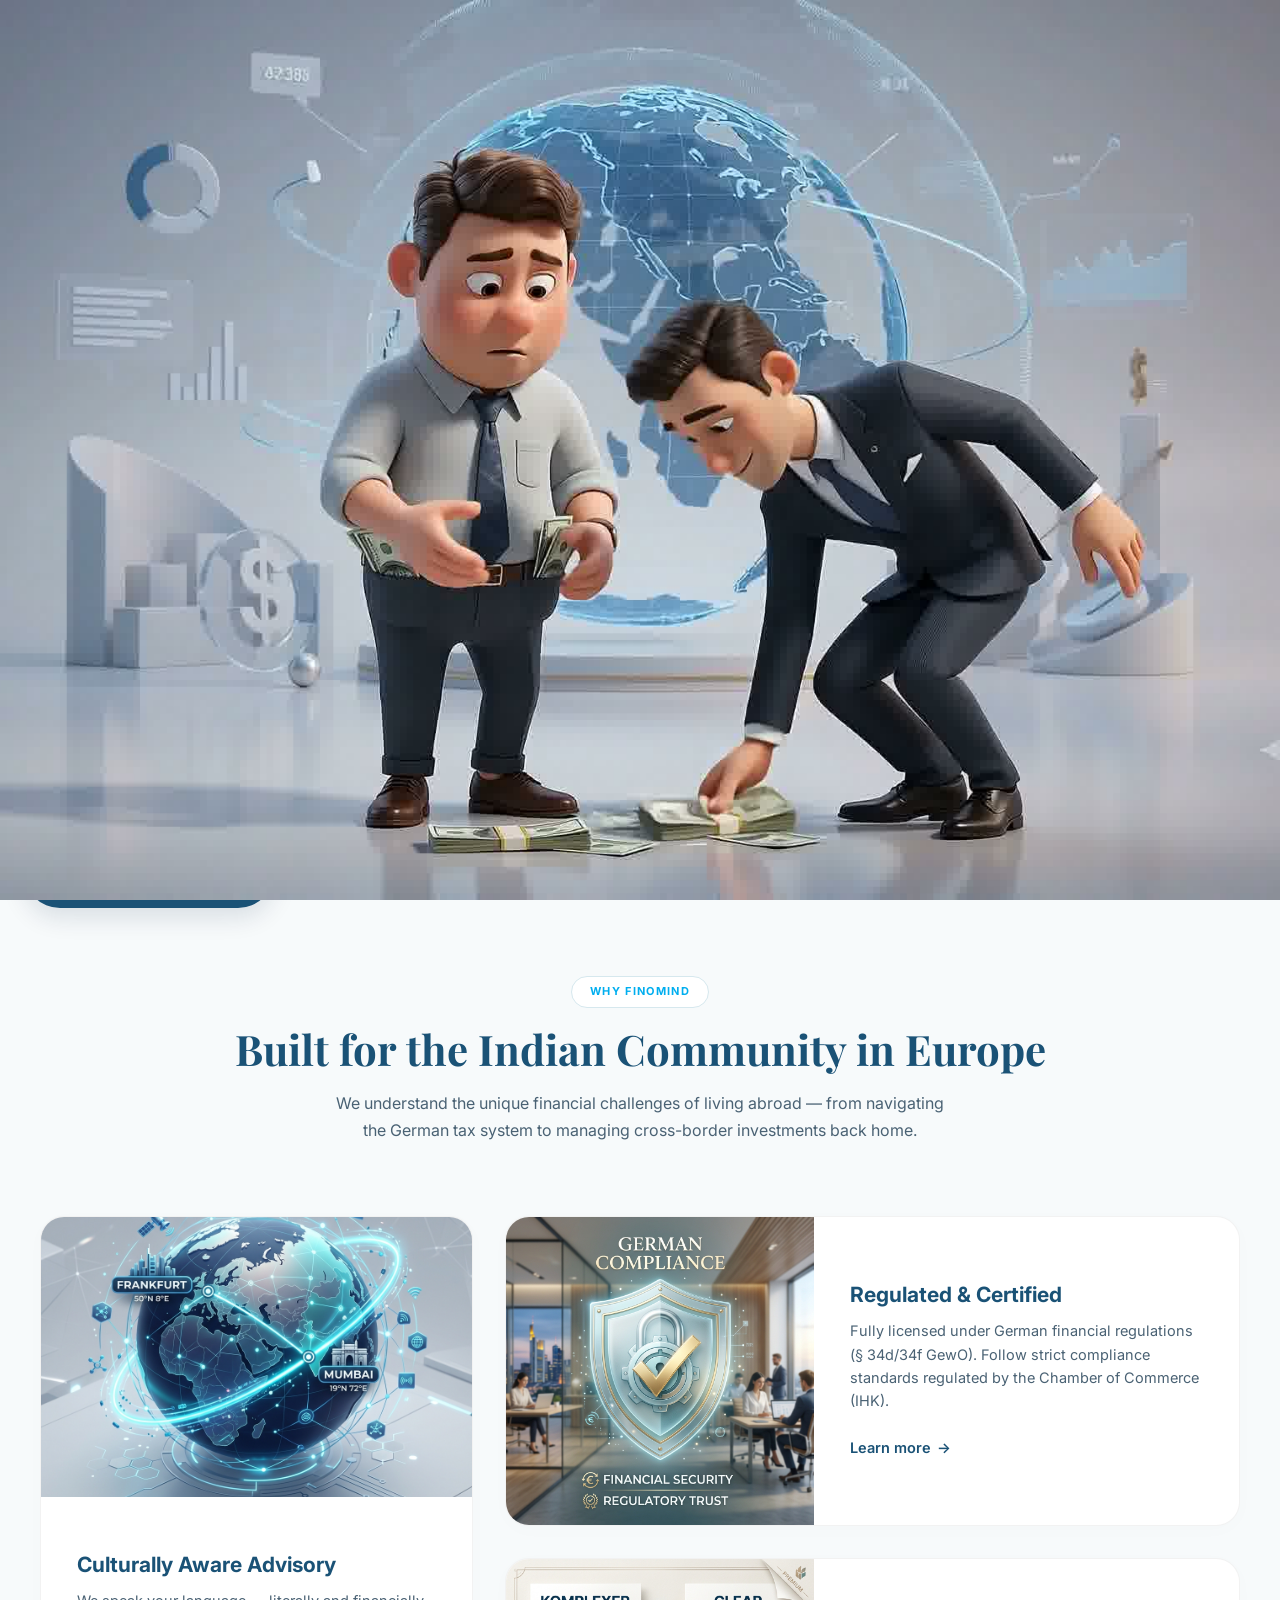
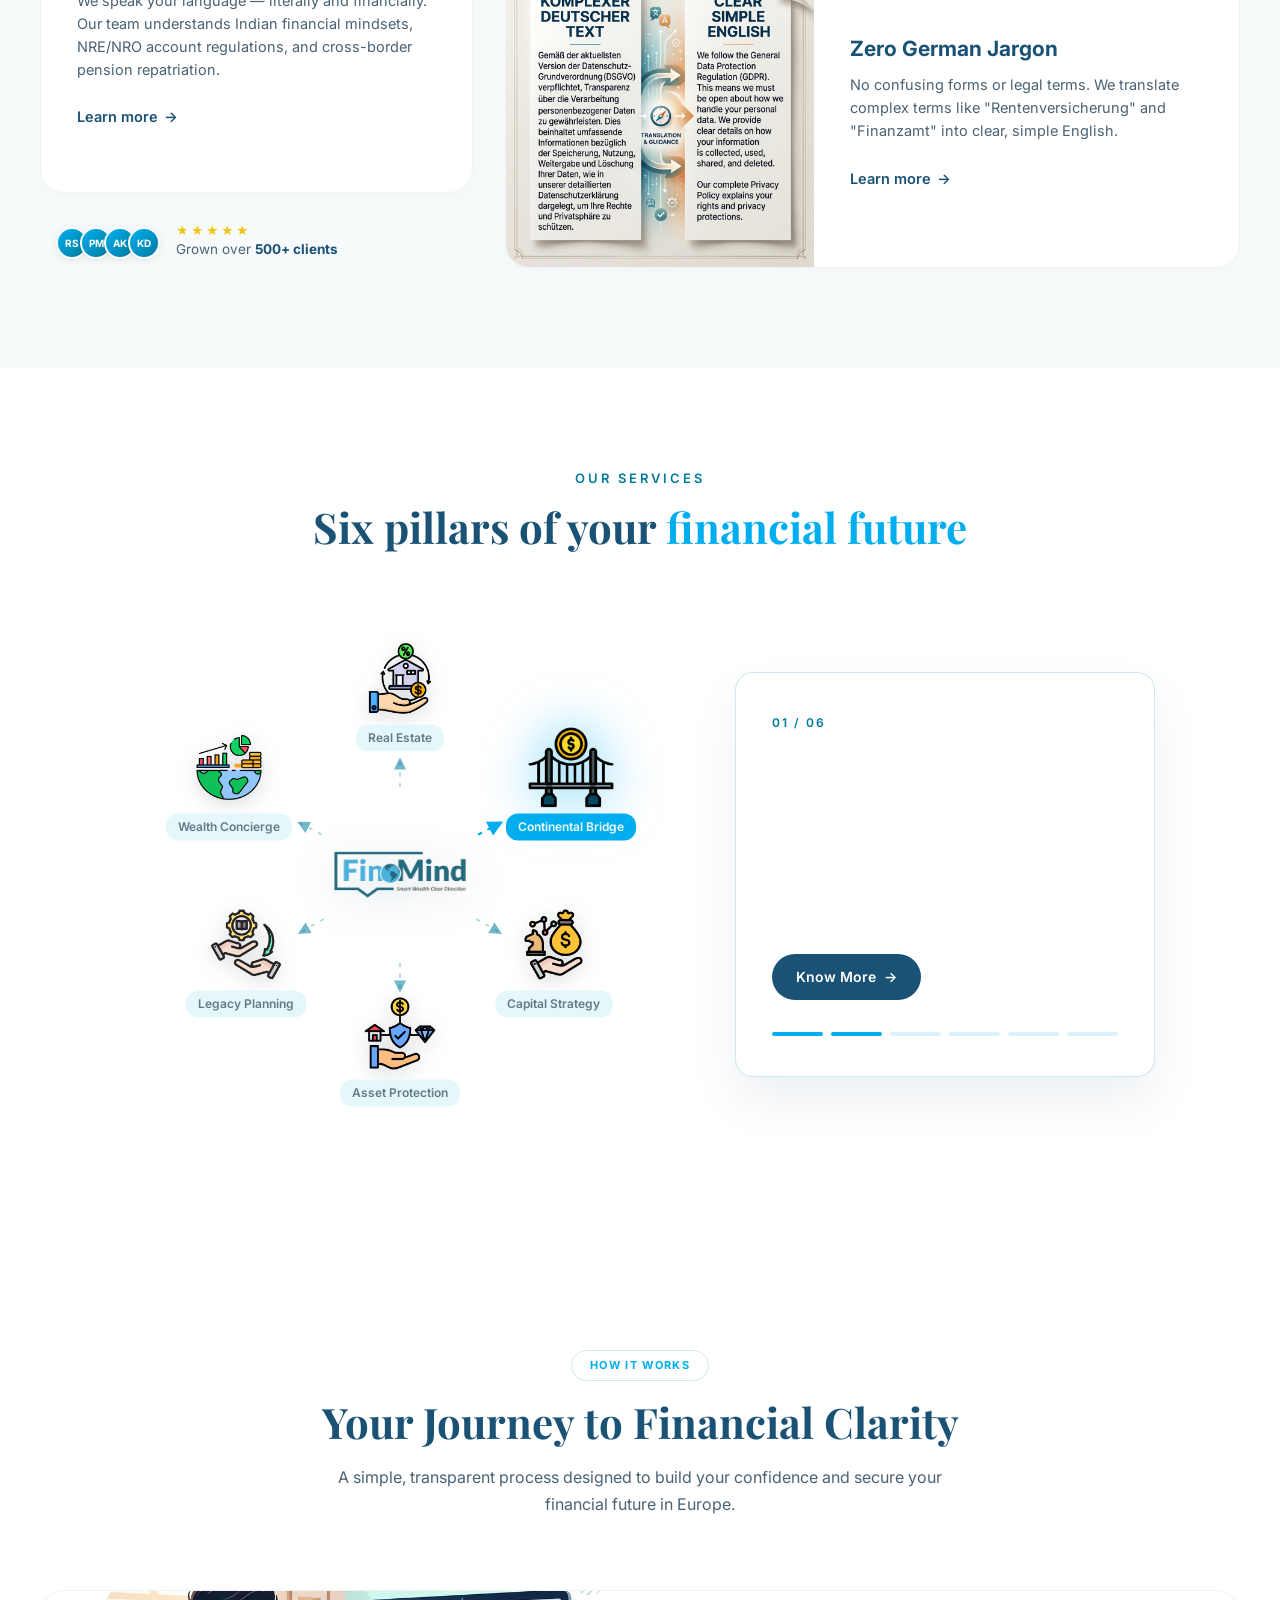
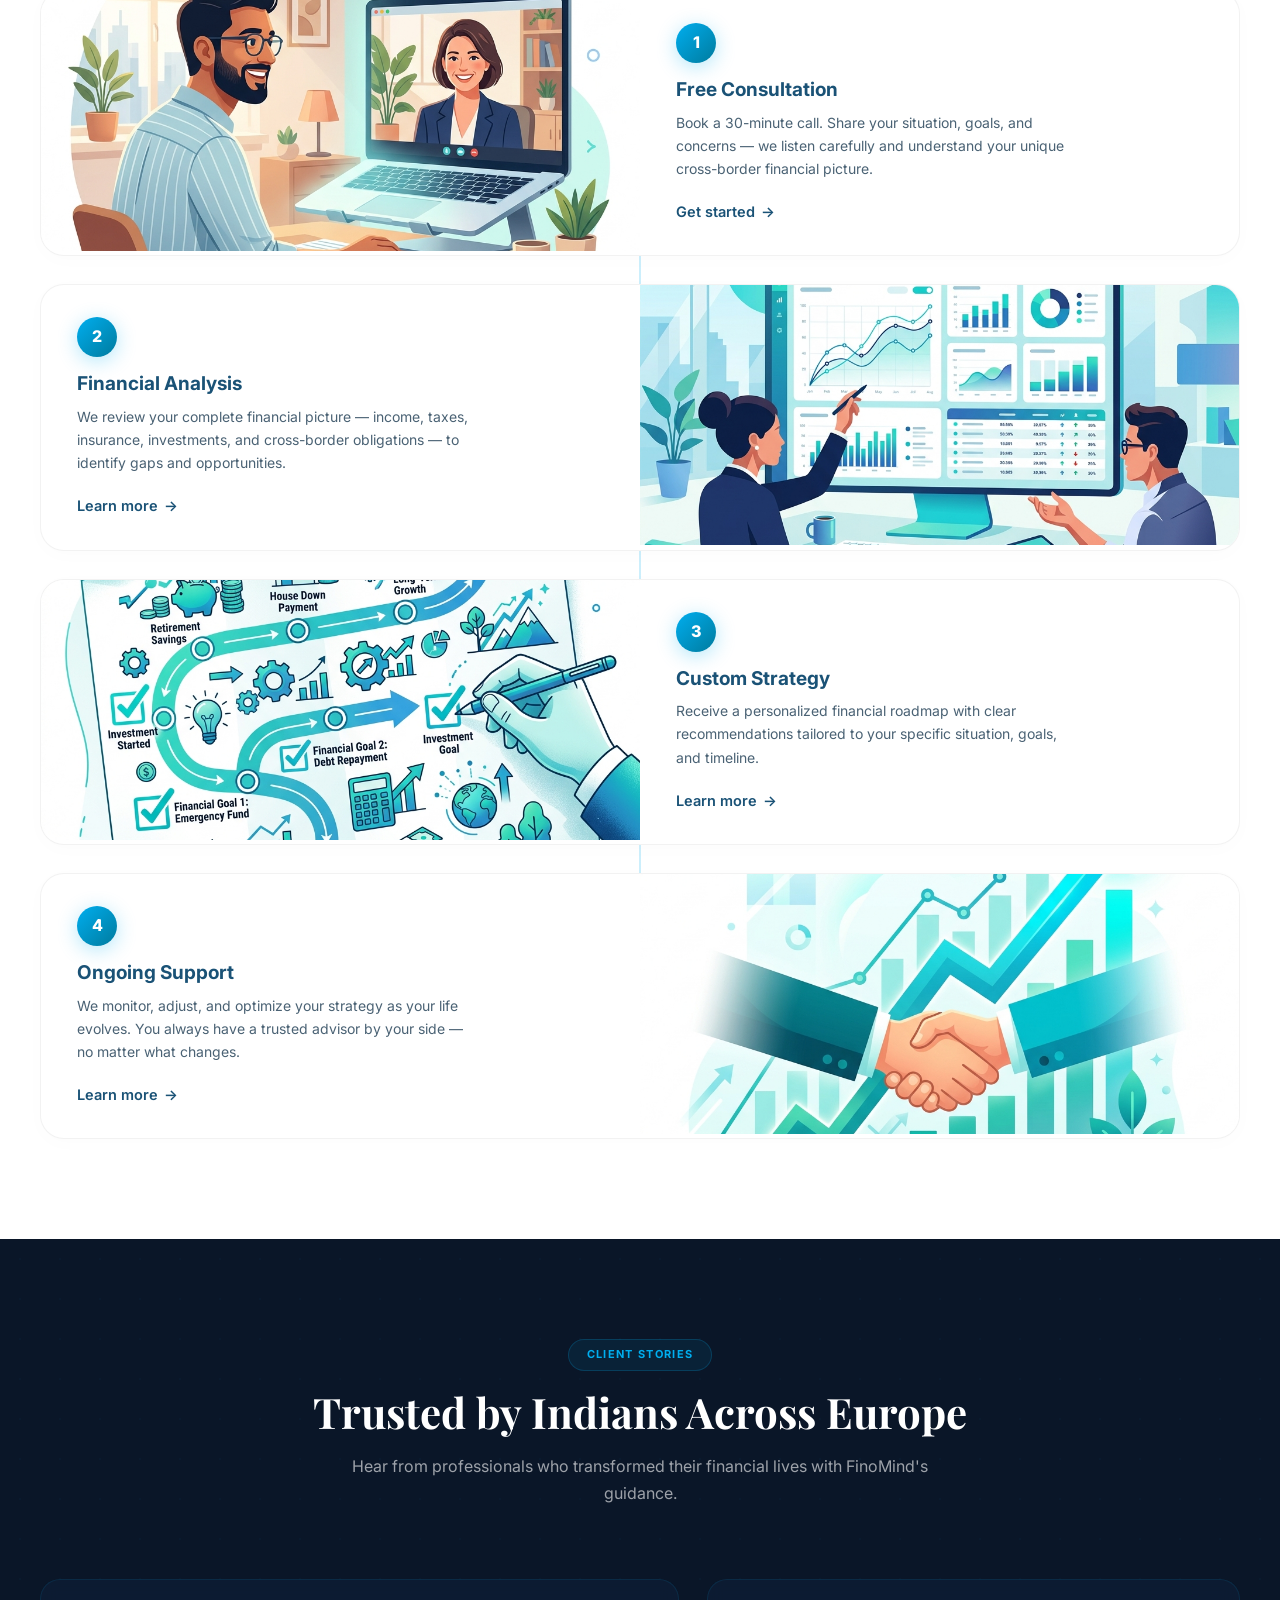
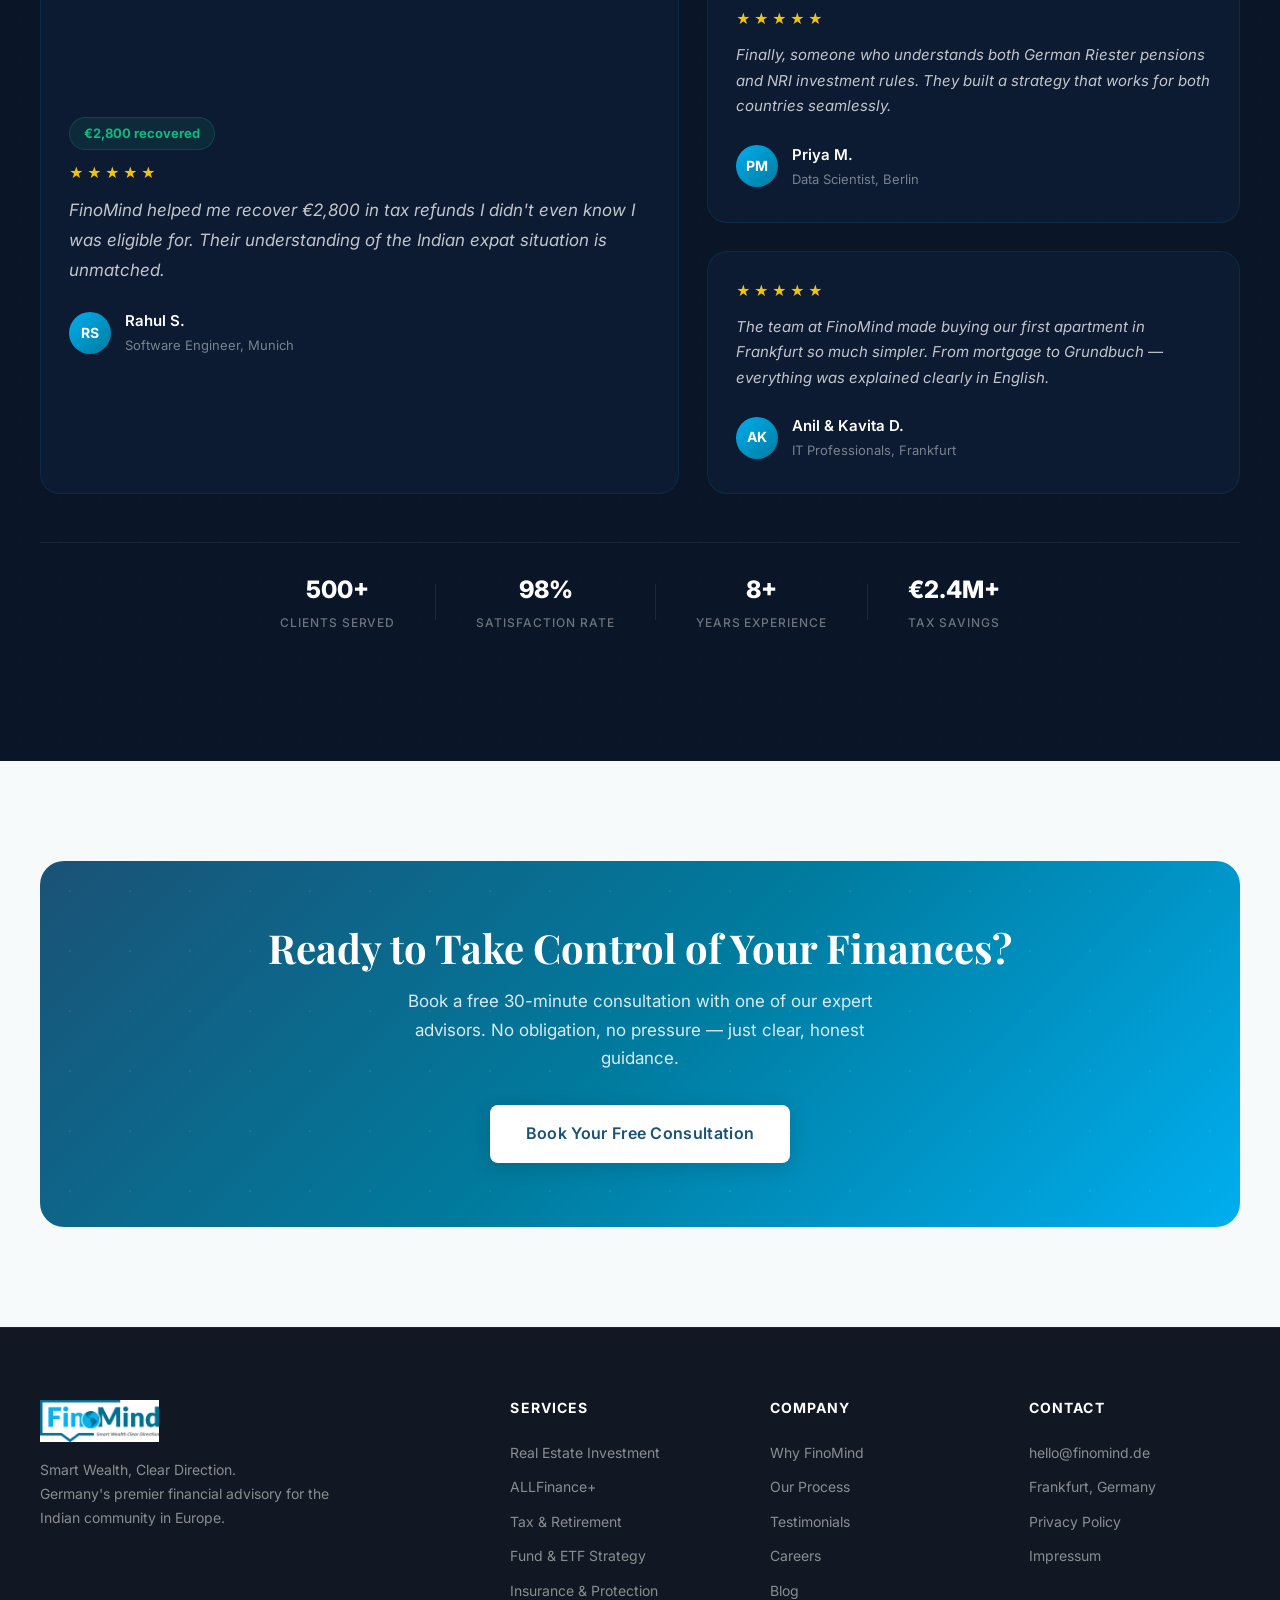
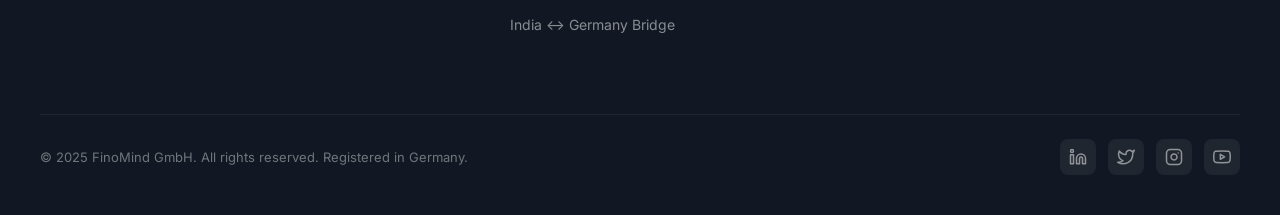
==== commit 7db19f44: "updates service page" ====
--- a/index.html
+++ b/index.html
@@ -35,6 +35,12 @@
 </head>
 
 <body class="fm-preloader-active">
+  <script>
+    // Prevent browser from instantly jumping to anchor on page load
+    if (window.location.hash === '#services') {
+      window.scrollTo(0, 0);
+    }
+  </script>
 
   <!-- ════════════════════════════════════════════════════════
      PRELOADER — plays once per session
@@ -231,6 +237,9 @@
     </div>
   </section>
 
+
+  <!-- Services section anchor target with scroll margin for fixed navigation bar -->
+  <div id="services" style="position: relative; scroll-margin-top: 92px;"></div>
 
   <!-- ════════════════════════════════════════════════════════
      SERVICES RADIAL HUB
@@ -523,6 +532,47 @@
   <script src="js/services-hub.js" defer></script>
   <script src="js/animations.js" defer></script>
 
+  <script>
+    // Smooth scroll to services section if coming from another page
+    document.addEventListener('DOMContentLoaded', () => {
+      if (window.location.hash === '#services') {
+        const target = document.getElementById('services');
+        if (target) {
+          const scrollToServices = () => {
+            setTimeout(() => {
+              const navbarHeight = 72; // height of fixed navbar
+              const targetPosition = target.getBoundingClientRect().top + window.scrollY;
+              const offsetPosition = targetPosition - navbarHeight - 20; // 20px extra breathing room
+              window.scrollTo({
+                top: offsetPosition,
+                behavior: 'smooth'
+              });
+            }, 100);
+          };
+
+          const preloader = document.getElementById('fm-preloader');
+          if (preloader) {
+            // Set up MutationObserver to scroll once preloader is removed from DOM
+            const observer = new MutationObserver((mutations) => {
+              mutations.forEach((mutation) => {
+                mutation.removedNodes.forEach((node) => {
+                  if (node === preloader || node.id === 'fm-preloader') {
+                    observer.disconnect();
+                    scrollToServices();
+                  }
+                });
+              });
+            });
+            observer.observe(preloader.parentNode || document.body, { childList: true });
+          } else {
+            // Preloader already removed or skipped
+            scrollToServices();
+          }
+        }
+      }
+    });
+  </script>
+
 </body>
 
 </html>
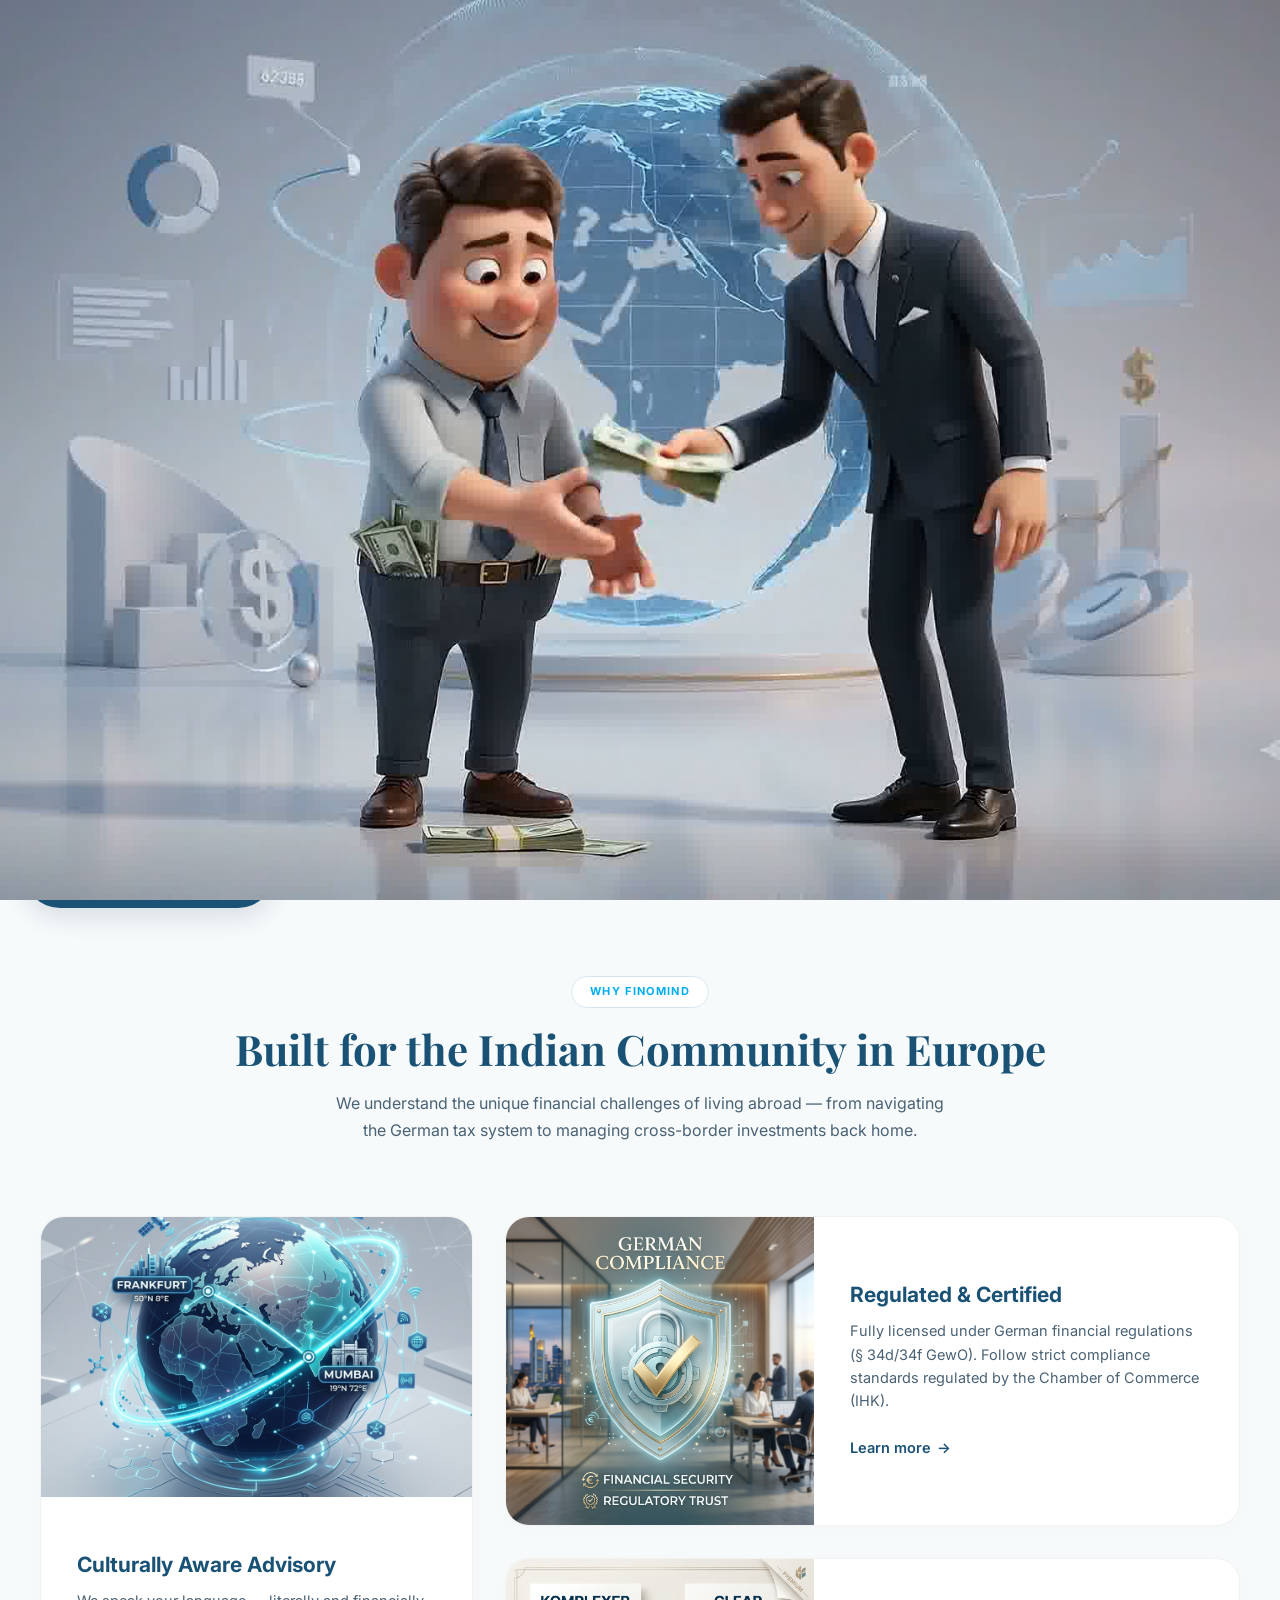
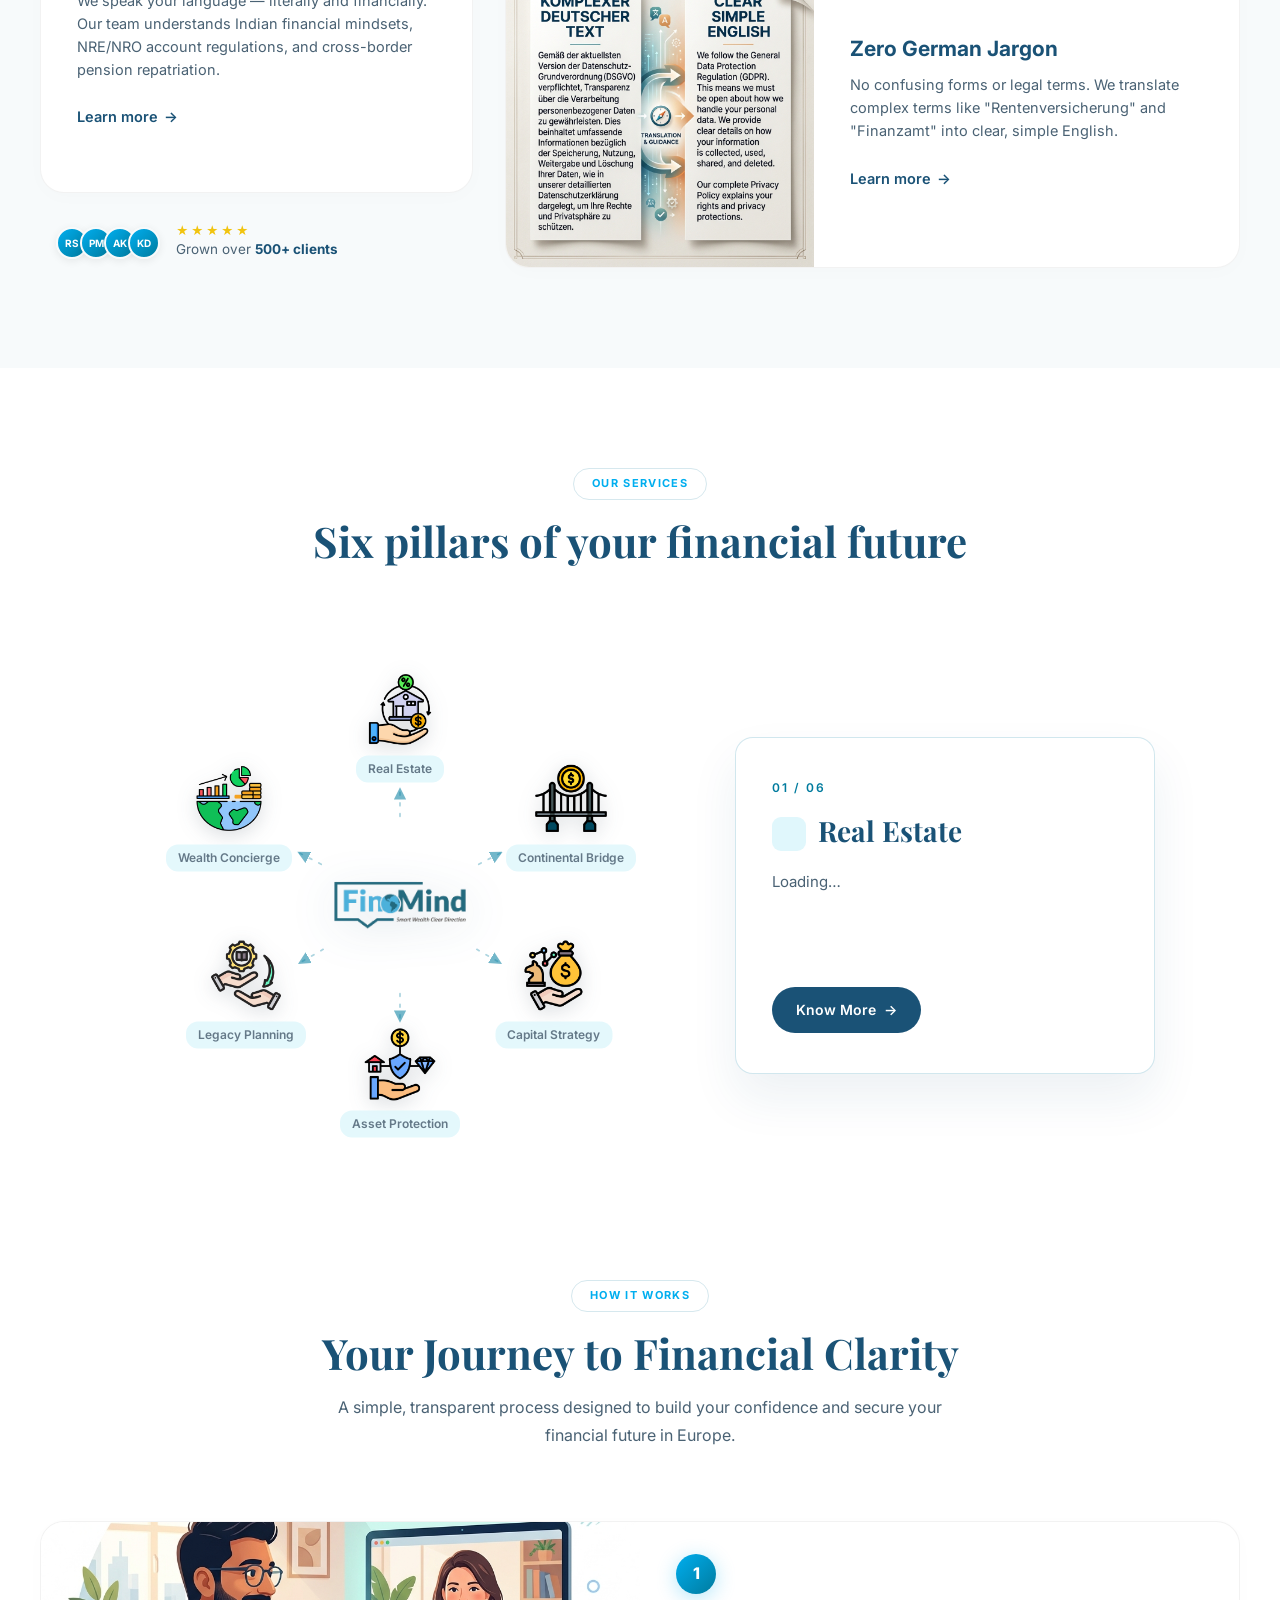
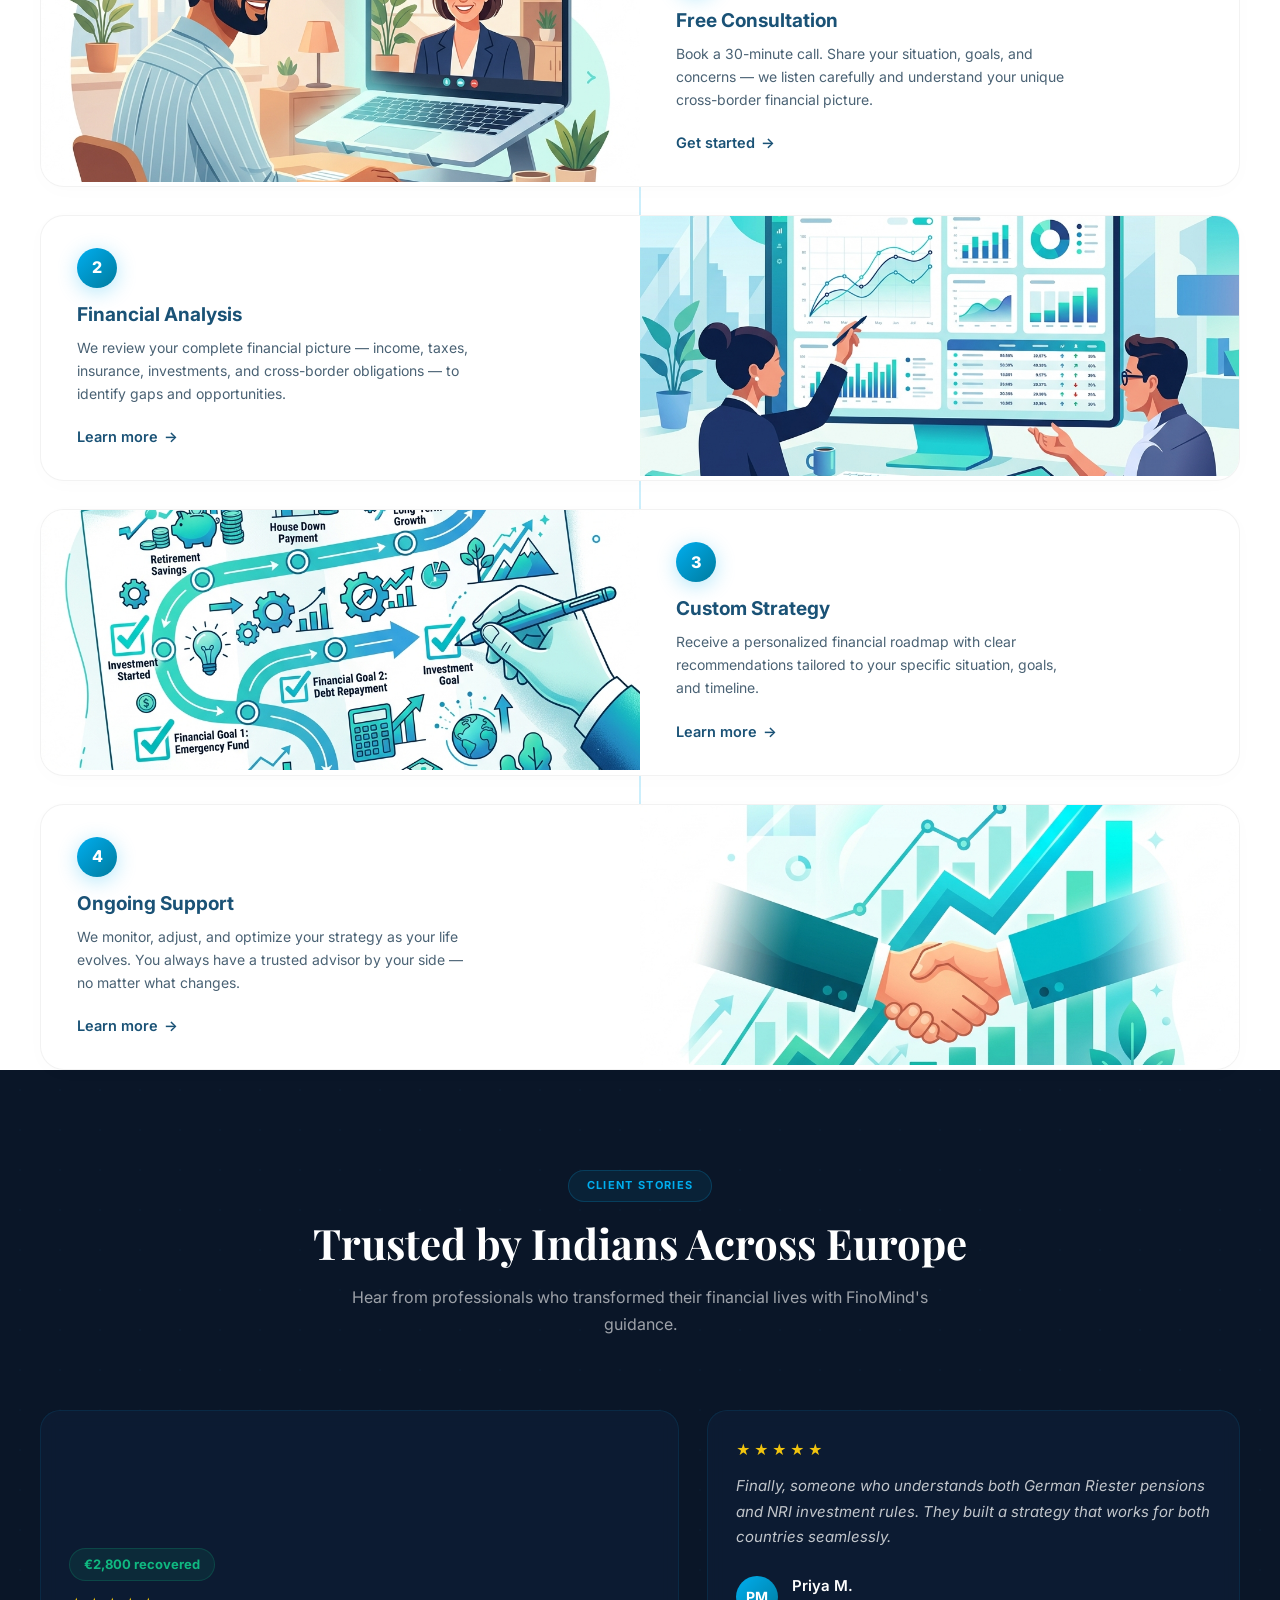
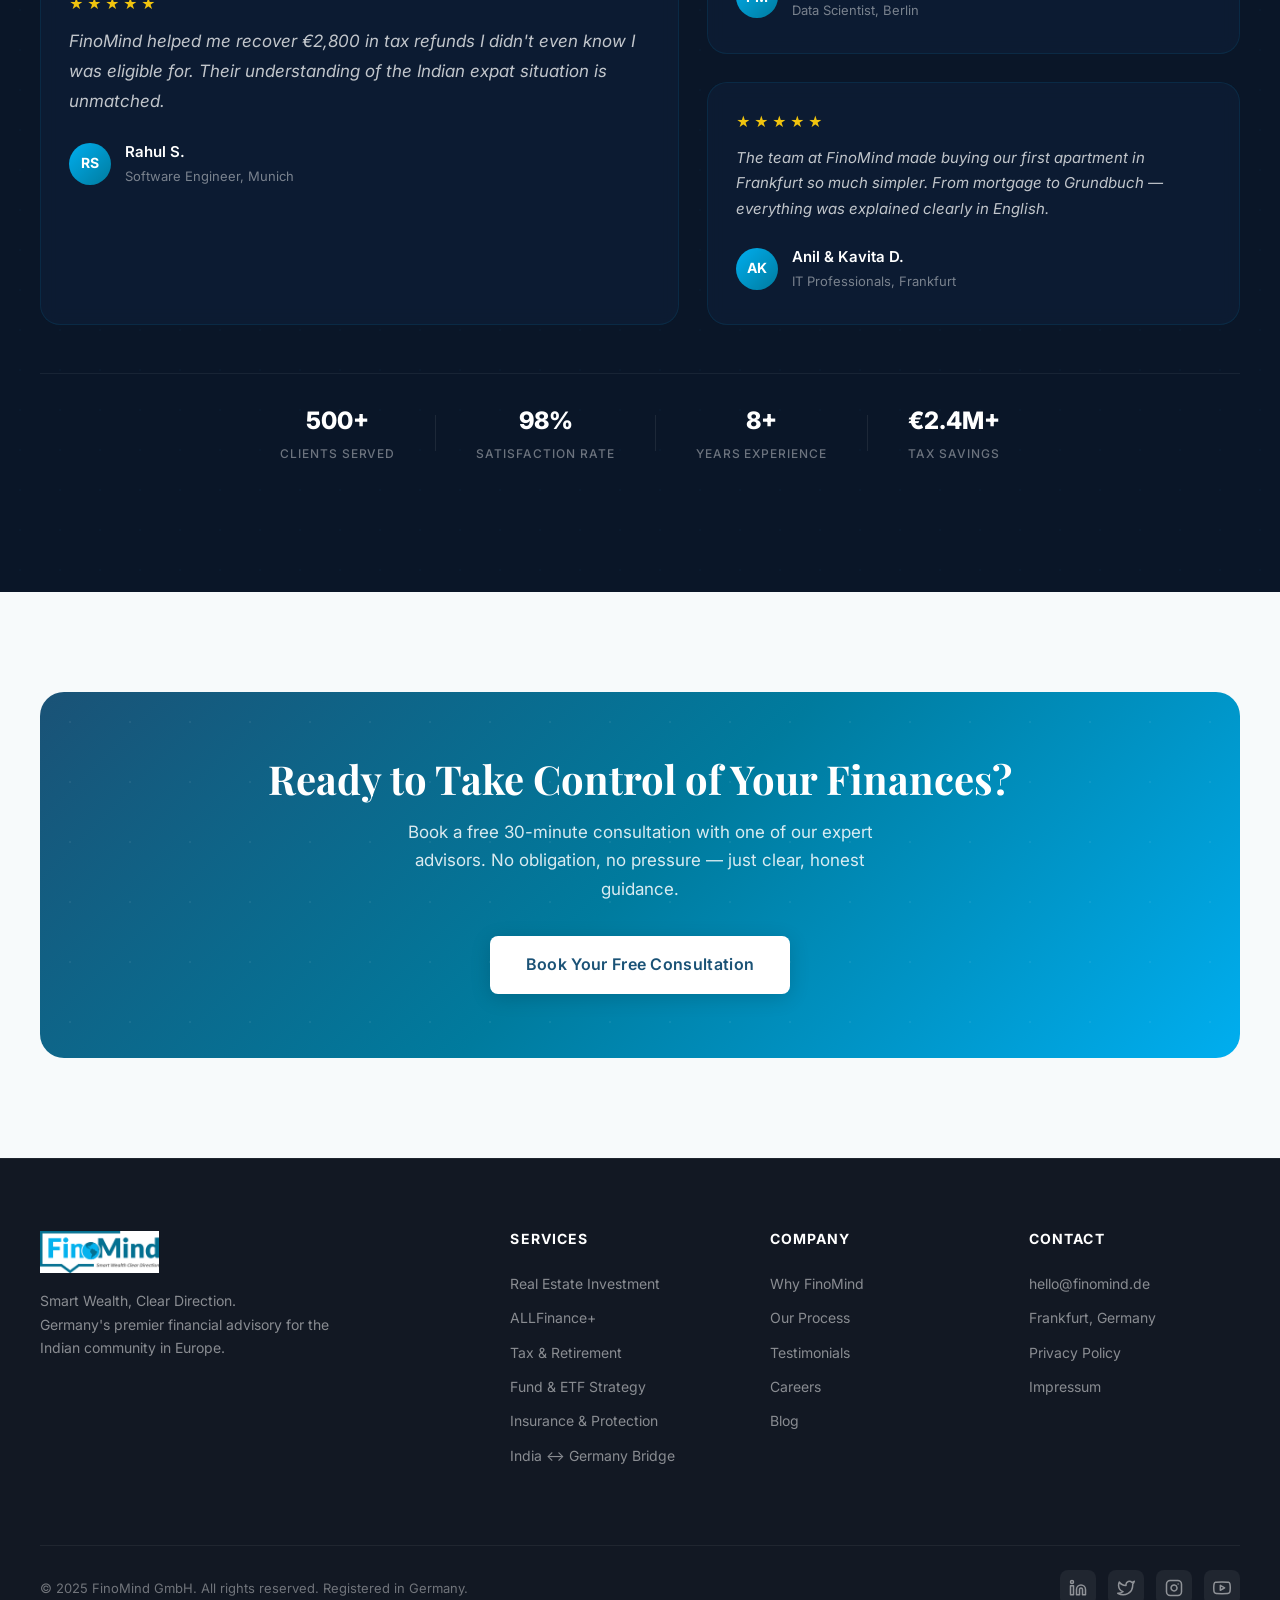
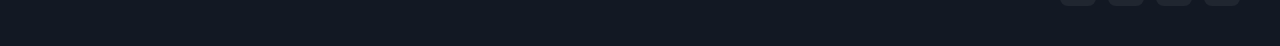
==== commit ca306b0d: "Changes done" ====
--- a/index.html
+++ b/index.html
@@ -118,7 +118,7 @@
               Navigating German finances as an expat is complex. FinoMind simplifies pensions, taxes, and investments — in clear English, for the Indian community in Europe.
             </p>
 
-            <div class="hero-actions">
+            <div class="hero-actions" style="visibility: hidden; pointer-events: none;">
               <a href="#cta" class="btn btn-primary">
                 Work With Us
                 <span class="btn-icon">
@@ -275,7 +275,6 @@
         <a class="panel-cta" id="panelCta" href="#real-estate">
           Know More <span class="panel-cta-arrow" aria-hidden="true">→</span>
         </a>
-        <div class="panel-progress" id="panelProgress"></div>
       </div>
     </div>
   </section>
--- a/css/base.css
+++ b/css/base.css
@@ -91,7 +91,7 @@
 
 /* ── Section Spacing ── */
 .section {
-  padding: var(--space-7) 0;
+  
   position: relative;
 }
 
--- a/css/navbar.css
+++ b/css/navbar.css
@@ -71,19 +71,22 @@
 
 .nav-link {
   font-size: 14px;
-  font-weight: 500;
+  font-weight: 600;
   color: rgba(255, 255, 255, 0.72);
   padding: 8px 16px;
   border-radius: var(--radius-btn);
-  transition: color var(--duration-fast) ease,
-              background var(--duration-fast) ease;
+  transition: all var(--duration-fast) ease;
   white-space: nowrap;
 }
 
-.nav-link:hover,
+.nav-link:hover {
+  color: var(--teal) !important;
+  background: rgba(0, 123, 158, 0.06);
+}
+
 .nav-link.active {
-  color: var(--white);
-  background: rgba(255, 255, 255, 0.06);
+  color: var(--teal) !important;
+  background: rgba(0, 123, 158, 0.08);
 }
 
 /* ── CTA Button ── */
--- a/css/hero.css
+++ b/css/hero.css
@@ -216,7 +216,7 @@
     pointer-events: none;
     display: none;
   }
-}
+
 
 
 /* ── Mobile Navigation Drawer ── */
--- a/css/sections.css
+++ b/css/sections.css
@@ -235,7 +235,7 @@
 
 /* ════════════════ OUR PROCESS — Alternating Timeline Cards ════════════════ */
 .process-section {
-  padding: var(--space-7) 0;
+ 
   background: var(--white);
 }
 
@@ -863,13 +863,18 @@
   }
 
   .hub-eyebrow{
+    display:inline-block;
     font-family:var(--font-body);
-    font-size:13px;
-    letter-spacing:3px;
+    font-size:11px;
+    font-weight:700;
+    letter-spacing:0.12em;
     text-transform:uppercase;
-    color:var(--teal);
-    font-weight:600;
-    margin-bottom:14px;
+    color:var(--cyan);
+    background:var(--white);
+    border:1.5px solid var(--border);
+    padding:6px 18px;
+    border-radius:999px;
+    margin-bottom:16px;
   }
 
   .hub-title{
@@ -877,9 +882,13 @@
     font-size:clamp(28px,4vw,42px);
     color:var(--dark-teal);
     font-weight:700;
-  }
-
-  .hub-title span{color:var(--cyan);}
+    line-height:1.2;
+    margin-bottom:16px;
+    letter-spacing:normal;
+    -webkit-font-smoothing:antialiased;
+    -moz-osx-font-smoothing:grayscale;
+    text-rendering:optimizeLegibility;
+  }
 
   .hub-wrapper{
     position:relative;
@@ -1112,31 +1121,6 @@
 
   .panel-cta:hover .panel-cta-arrow{transform:translateX(2px);}
 
-  .panel-progress{
-    display:flex;
-    gap:8px;
-    margin-top:32px;
-  }
-
-  .progress-dot{
-    height:4px;
-    flex:1;
-    border-radius:2px;
-    background:rgba(0,174,239,0.15);
-    overflow:hidden;
-    position:relative;
-  }
-
-  .progress-dot .fill{
-    position:absolute;
-    top:0;left:0;
-    height:100%;
-    width:0%;
-    background:var(--cyan);
-  }
-
-  .progress-dot.done .fill{width:100%;transition:none;}
-  .progress-dot.filling .fill{width:100%;transition:width linear;}
 
   @media (max-width:900px){
     .radial-wheel{width:420px;height:420px;}
@@ -1154,6 +1138,6 @@
   }
 
   @media (prefers-reduced-motion: reduce){
-    .service-node img, .spoke-line, .progress-dot .fill, .panel-body{transition:none !important;}
+    .service-node img, .spoke-line, .panel-body{transition:none !important;}
     .hub-center, .service-node{animation:none !important;}
   }
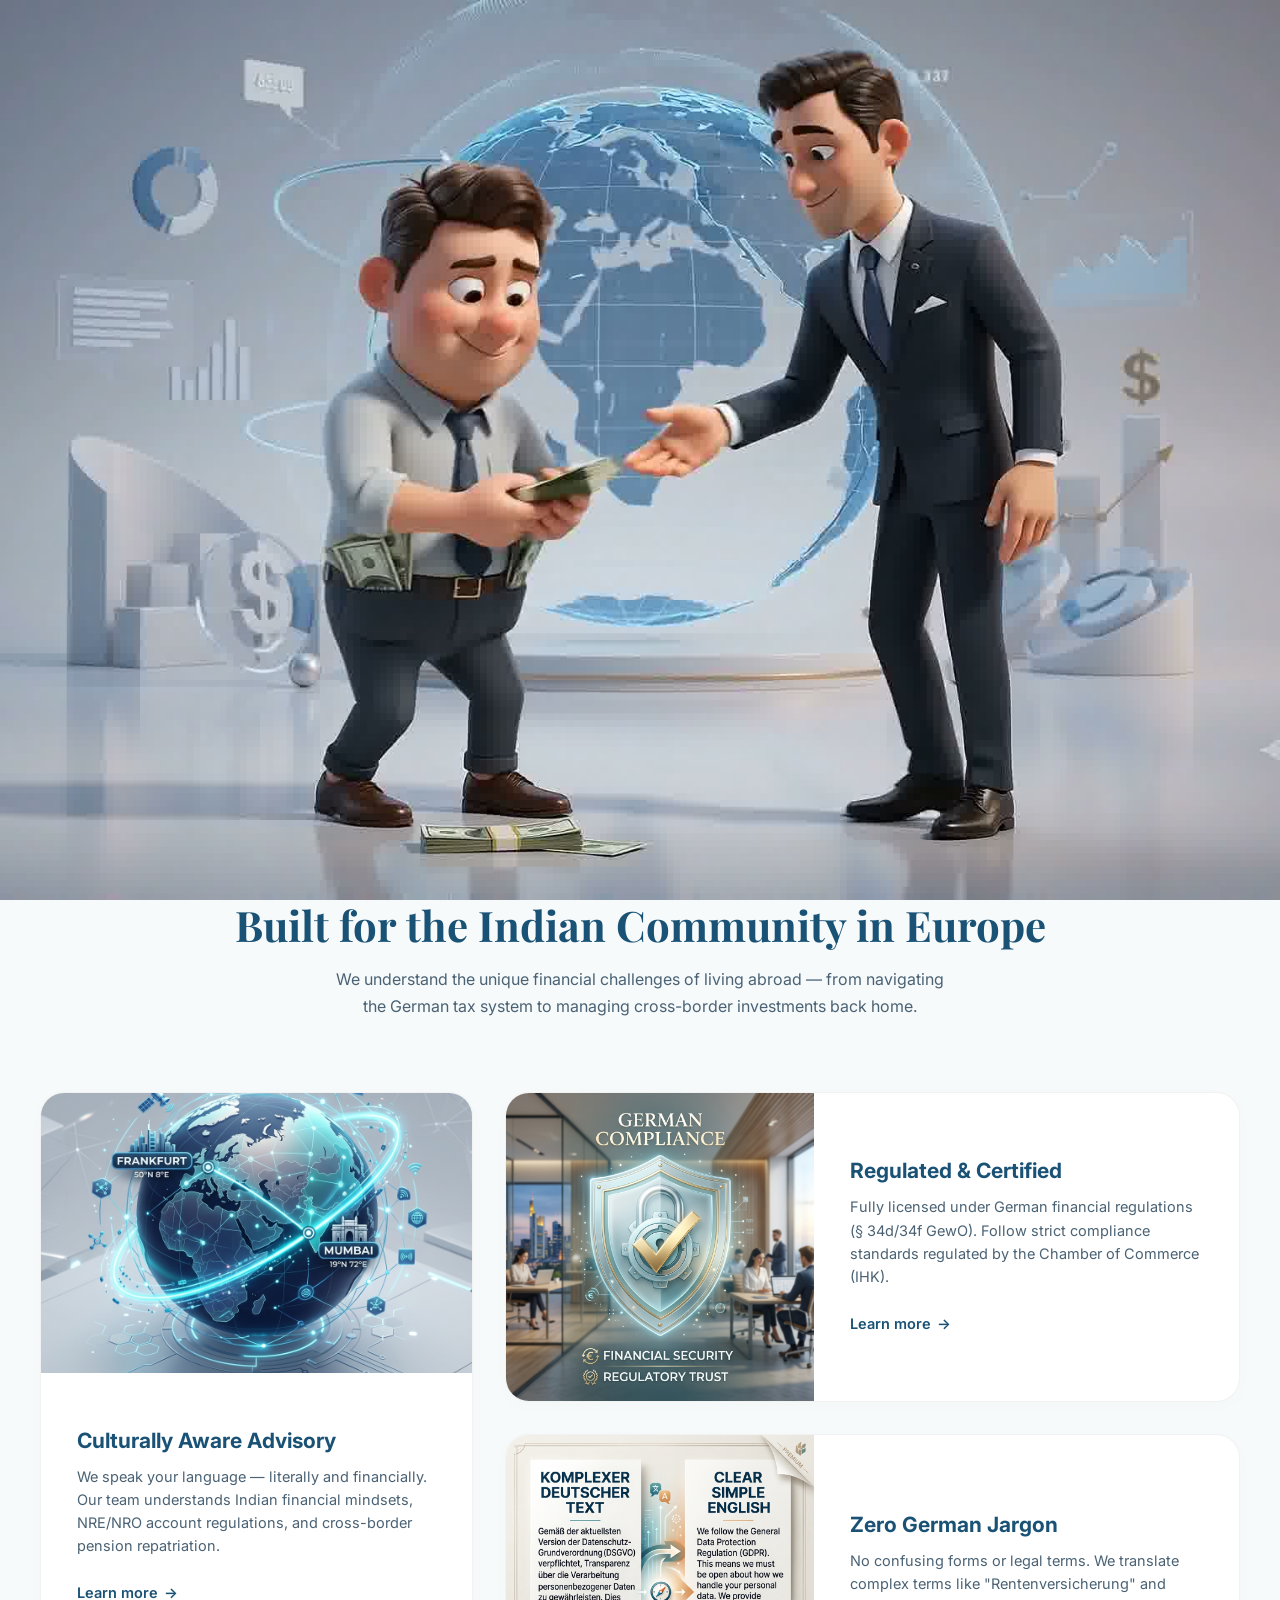
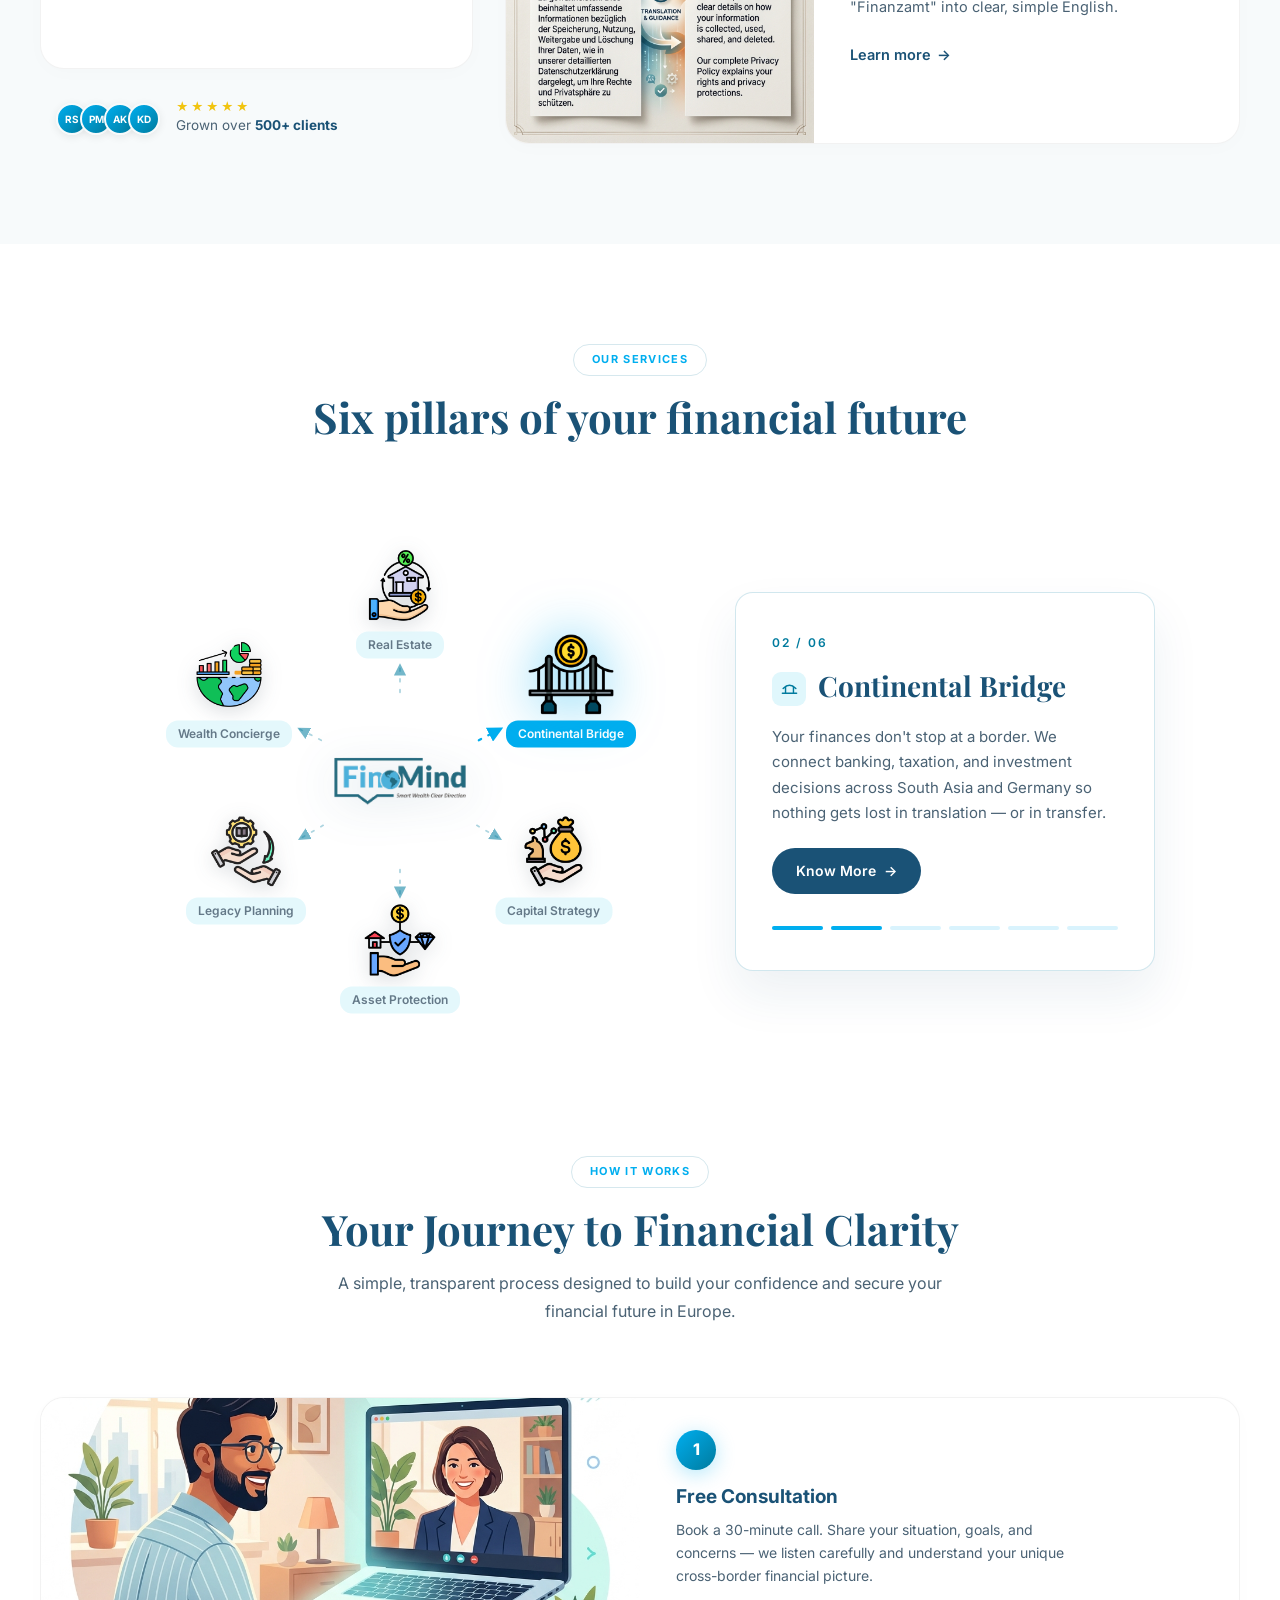
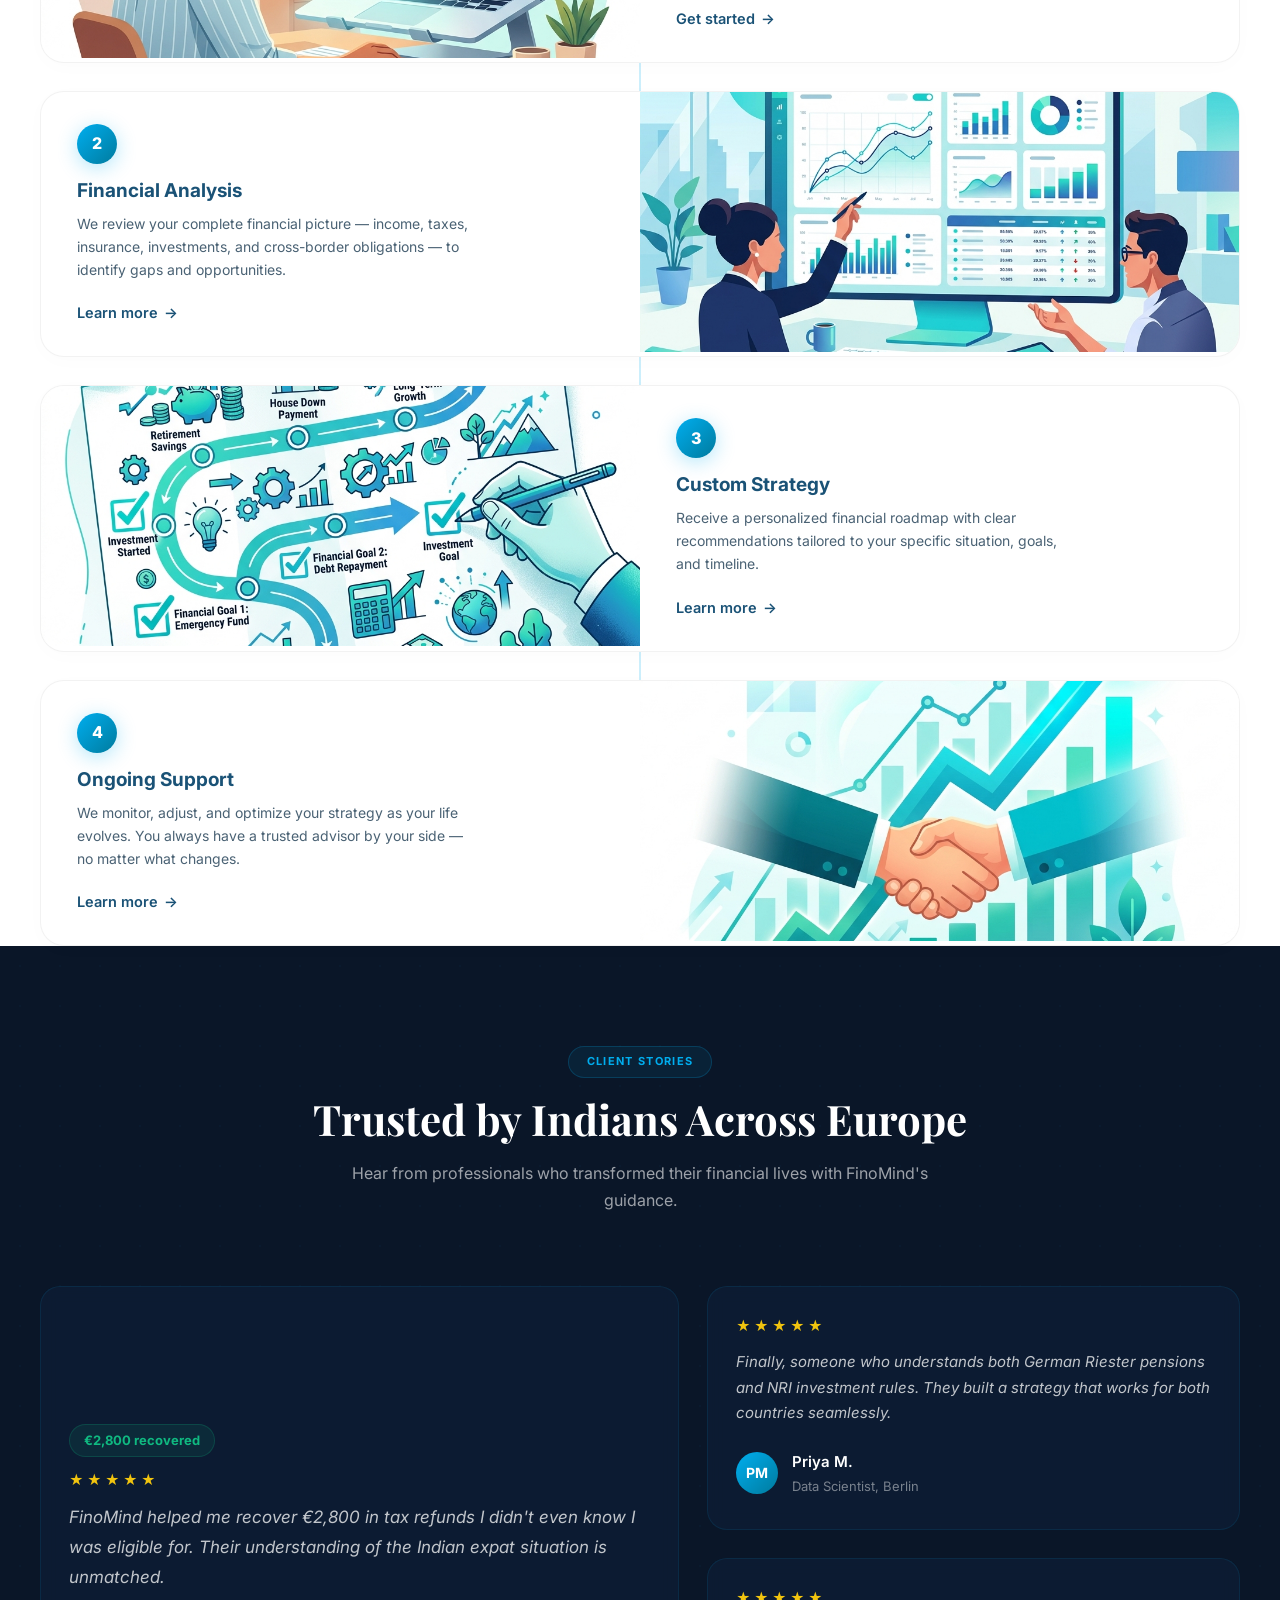
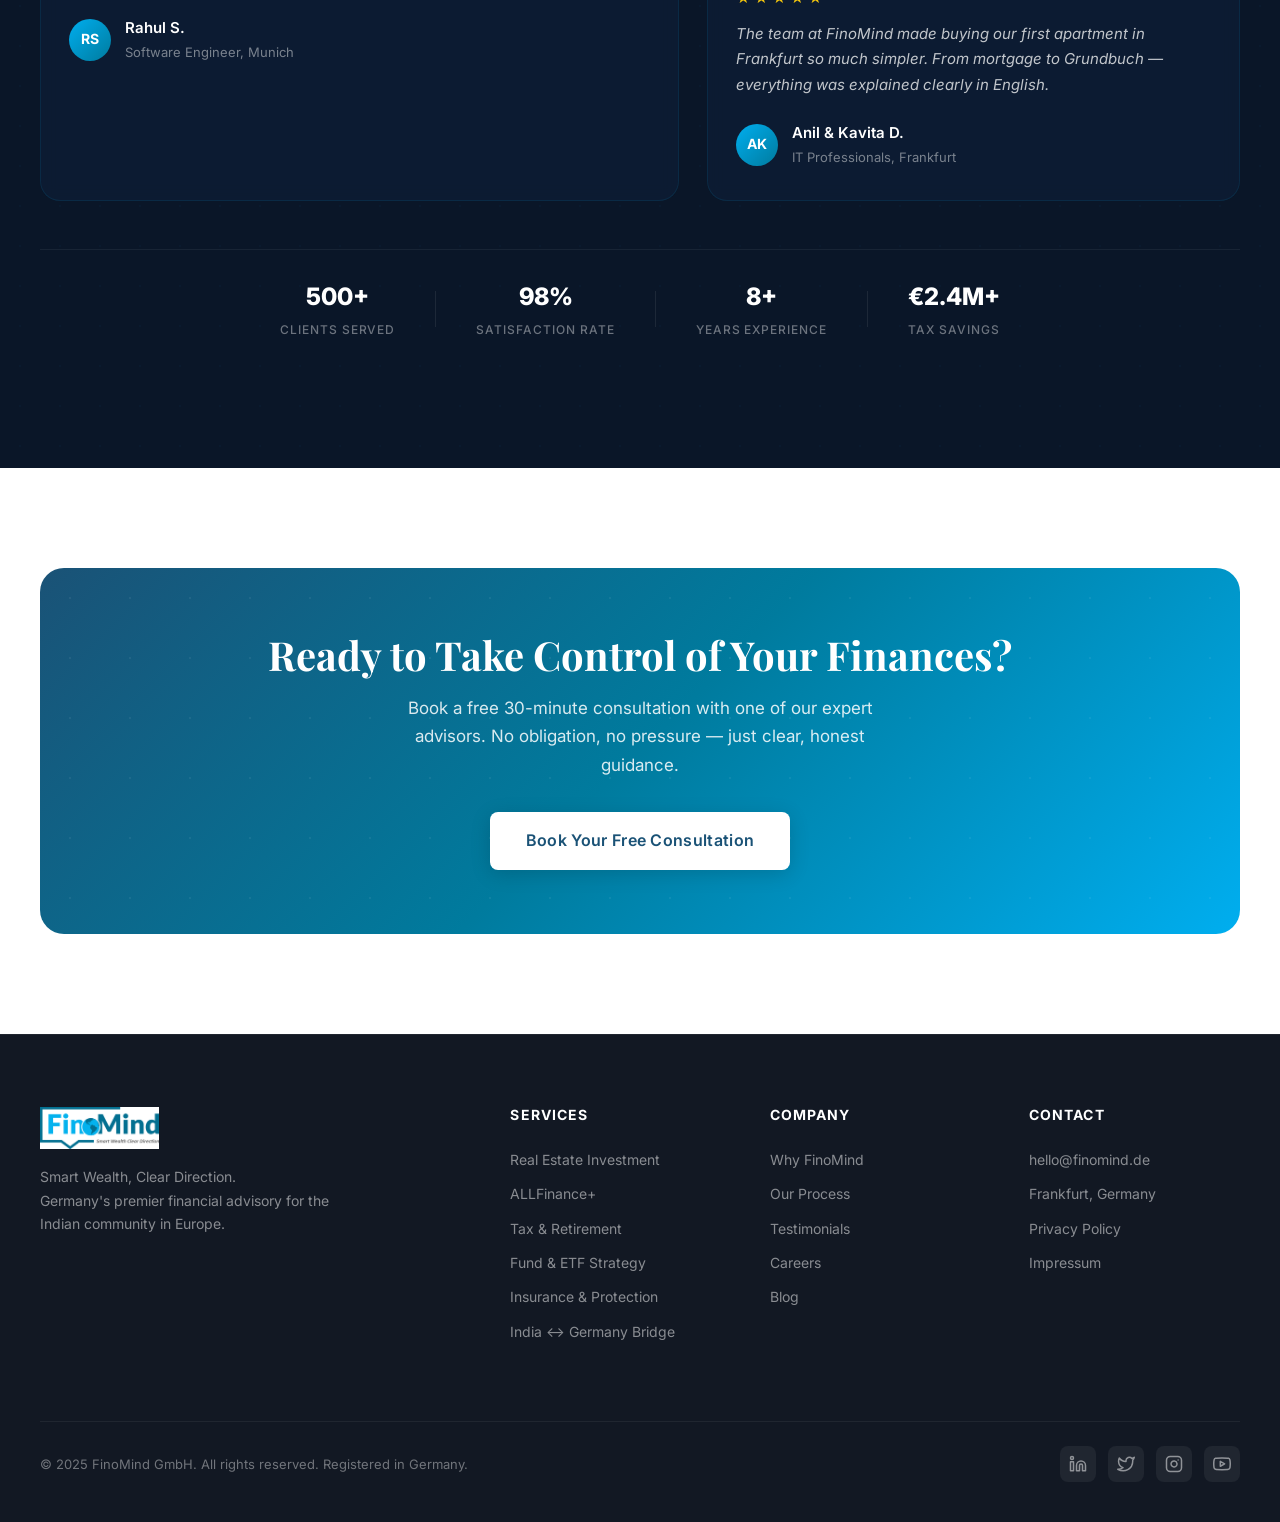
==== commit a3cadafa: "fixes for navbar and other ui changes" ====
--- a/index.html
+++ b/index.html
@@ -51,117 +51,68 @@
 
 
   <!-- ════════════════════════════════════════════════════════
-     HERO SECTION (Framed Card Layout)
-     ════════════════════════════════════════════════════════ -->
-  <div class="hero-frame-wrapper">
-    <div class="hero-frame">
-      <!-- Hero Background Image & Gradient Overlay -->
+     HERO SECTION (Card with Notch Layout)
+     ════════════════════════════════════════════════════════ -->
+  <div id="hero">
+      <!-- Background Image & Gradient Overlay -->
       <div class="hero-bg-container">
         <img src="Untitled design (5).png" alt="FinoMind advisors helping clients with cross-border financial planning" class="hero-bg-img" width="1535" height="1024" loading="eager" />
         <div class="hero-bg-overlay"></div>
       </div>
-      
-      <!-- Navigation Header inside the hero-frame -->
-      <header class="navbar home-navbar" role="banner">
-        <div class="navbar-inner home-navbar-inner">
-          
-          <!-- Cutout Wrapper for Centered Design (Desktop) -->
-          <div class="home-nav-cutout">
-            <!-- Left Nav Links -->
-            <div class="nav-links-left">
-              <a href="index.html" class="nav-link active">Home</a>
-              <a href="service.html" class="nav-link">Services</a>
-            </div>
-
-            <!-- Center Logo -->
-            <a href="index.html" class="nav-logo" aria-label="FinoMind Home">
-              <img src="logo.png" alt="FinoMind Logo" class="nav-logo-img" />
-            </a>
-
-            <!-- Right Nav Links -->
-            <div class="nav-links-right">
-              <a href="about-us.html" class="nav-link">About Us</a>
-              <a href="guide.html" class="nav-link">Guide</a>
-            </div>
-          </div>
-
-          <!-- Mobile Navigation Drawer -->
-          <div class="nav-links" id="nav-links">
-            <a href="index.html" class="nav-link">Home</a>
-            <a href="service.html" class="nav-link">Services</a>
-            <a href="about-us.html" class="nav-link">About Us</a>
-            <a href="guide.html" class="nav-link">Guide</a>
-          </div>
-
-          <!-- Mobile Toggle (hidden on desktop) -->
-          <button class="nav-toggle" id="nav-toggle" aria-label="Toggle navigation menu" aria-expanded="false">
-            <span></span>
-            <span></span>
-            <span></span>
-          </button>
-        </div>
-      </header>
-      <div class="nav-overlay" id="nav-overlay"></div>
-
-      <!-- Hero Main Content -->
-      <div class="hero-body">
-        <div class="hero-body-inner">
-          
-          <!-- Left side: copy and CTA actions -->
-          <div class="hero-left">
-            <h1 class="hero-title">
-              Smart Wealth,<br>
-              Clear <span class="highlight-tag">Direction.</span>
-            </h1>
-
-            <p class="hero-subtitle">
-              Navigating German finances as an expat is complex. FinoMind simplifies pensions, taxes, and investments — in clear English, for the Indian community in Europe.
-            </p>
-
-            <div class="hero-actions" style="visibility: hidden; pointer-events: none;">
-              <a href="#cta" class="btn btn-primary">
-                Work With Us
-                <span class="btn-icon">
-                  <svg width="20" height="20" viewBox="0 0 24 24" fill="none" xmlns="http://www.w3.org/2000/svg">
-                    <circle cx="12" cy="12" r="10" fill="white" />
-                    <path d="M10 8L14 12L10 16" stroke="var(--cyan)" stroke-width="2.5" stroke-linecap="round" stroke-linejoin="round" fill="none" />
-                  </svg>
-                </span>
+
+      <div id="notch">
+          <ul>
+              <li class="active"><a href="index.html" style="color: inherit; text-decoration: none;">Home</a></li>
+              <li><a href="service.html" style="color: inherit; text-decoration: none;">Services</a></li>
+              <li>
+                  <a href="index.html" style="color: inherit; text-decoration: none;"><img src="./hub-center.png" alt="FinoMind"></a>
+              </li>
+              <li><a href="about-us.html" style="color: inherit; text-decoration: none;">About Us</a></li>
+              <li><a href="guide.html" style="color: inherit; text-decoration: none;">Guide</a></li>
+          </ul>
+      </div>
+
+      <div id="hero-content">
+          <div id="hero-text">
+              <h1 class="headline">
+                Smart Wealth,<br>
+                Clear <em>Direction.</em>
+              </h1>
+
+              <p class="subtext">
+                Navigating German finances as an expat is complex. FinoMind simplifies pensions, taxes, and investments — in clear English, for the Indian community in Europe.
+              </p>
+
+              <a href="#cta" class="cta">
+                  Work With Us
+                  <svg viewBox="0 0 24 24" fill="none" stroke="currentColor" stroke-width="2.5" stroke-linecap="round" stroke-linejoin="round"><path d="M5 12h14M12 5l7 7-7 7"/></svg>
               </a>
-            </div>
-
-            <!-- Custom testimonial line -->
-            <div class="hero-testimonial-line">
-              <span class="quote-divider"></span>
-              <p class="quote-text">
-                "FinoMind made understanding our German pension and tax returns simple and hassle-free." <strong>— Rahul S., Software Engineer, Munich</strong>
-              </p>
-            </div>
-
-            <!-- Scroll Down Indicator inside bottom-left of hero container -->
-            <div class="hero-scroll-down">
-              <div class="mouse-icon">
-                <div class="mouse-wheel"></div>
+
+              <!-- Custom testimonial line -->
+              <div class="hero-testimonial-line">
+                <span class="quote-divider"></span>
+                <p class="quote-text">
+                  "FinoMind made understanding our German pension and tax returns simple and hassle-free." <strong>— Rahul S., Software Engineer, Munich</strong>
+                </p>
               </div>
-              <div class="scroll-text">
-                <span class="main-text">Scroll down</span>
-                <span class="sub-text">to discover more</span>
+
+              <!-- Scroll Down Indicator -->
+              <div class="hero-scroll-down">
+                <div class="mouse-icon">
+                  <div class="mouse-wheel"></div>
+                </div>
+                <div class="scroll-text">
+                  <span class="main-text">Scroll down</span>
+                  <span class="sub-text">to discover more</span>
+                </div>
               </div>
-            </div>
-          </div>
-
-          <!-- Right side: Visual and Watermark -->
-          <div class="hero-right">
-            <!-- Vertical Brand Watermark -->
-            <div class="vertical-brand-watermark">
-              FinoMind
-            </div>
-          </div>
-          
-        </div>
-      </div>
-
-    </div>
+          </div>
+
+          <!-- Vertical Brand Watermark -->
+          <div class="vertical-brand-watermark">
+            FinoMind
+          </div>
+      </div>
   </div>
 
   
@@ -275,6 +226,7 @@
         <a class="panel-cta" id="panelCta" href="#real-estate">
           Know More <span class="panel-cta-arrow" aria-hidden="true">→</span>
         </a>
+        <div class="panel-progress" id="panelProgress"></div>
       </div>
     </div>
   </section>
--- a/css/base.css
+++ b/css/base.css
@@ -17,7 +17,7 @@
 
 body {
   font-family: var(--font-body);
-  background: var(--off-white);
+  background: #fff;
   color: var(--charcoal);
   line-height: 1.6;
   overflow-x: hidden;
--- a/css/hero.css
+++ b/css/hero.css
@@ -1,646 +1,448 @@
 /* ═══════════════════════════════════════════════════════════
-   FinoMind — Hero Section Redesign (hero.css)
-   Framed card layout inspired by target design mockup.
+   FinoMind — Hero Section (hero.css)
+   Card-with-Notch layout matching service.html design,
+   with background image, testimonial, scroll indicator.
    ═══════════════════════════════════════════════════════════ */
 
-:root {
-  /* Warm orange/amber accent gradient matching mockup */
-  --accent-orange:   #FF6B35;
-  --accent-gradient: linear-gradient(135deg, #FF8F50 0%, #FF5A20 100%);
-}
-
-/* ── Hero Background Illustration & Overlays ── */
+/* ── Hero Container ── */
+#hero {
+    background: linear-gradient(to right, rgba(26,82,117,1) 0%, #165d93 22%, rgba(26,82,117,1) 100%);
+    min-height: 80vh;
+    height: auto;
+    width: calc(100% - 32px);
+    border-radius: 20px;
+    margin: 16px auto;
+    position: relative;
+    overflow: hidden;
+    display: flex;
+    align-items: center;
+    font-family: 'Inter', system-ui, -apple-system, sans-serif;
+}
+
+/* ── Background Image & Overlay ── */
 .hero-bg-container {
-  position: absolute;
-  inset: 0;
-  z-index: 1;
-  pointer-events: none;
-  border-radius: inherit;
-  overflow: hidden;
+    position: absolute;
+    inset: 0;
+    z-index: 1;
+    pointer-events: none;
+    border-radius: inherit;
+    overflow: hidden;
 }
 
 .hero-bg-img {
-  width: 100%;
-  height: 100%;
-  object-fit: cover;
-  object-position: right center;
-  filter: brightness(0.85) contrast(1.05);
+    width: 100%;
+    height: 100%;
+    object-fit: cover;
+    object-position: right center;
+    filter: brightness(0.85) contrast(1.05);
 }
 
 .hero-bg-overlay {
-  position: absolute;
-  inset: 0;
-  background: linear-gradient(to right,
-    var(--dark-teal) 0%,
-    var(--dark-teal) 32%,
-    rgba(26, 82, 118, 0.95) 45%,
-    rgba(26, 82, 118, 0.5) 65%,
-    transparent 85%
-  );
-  z-index: 2;
-}
-
-/* Outer frame wrapper to create the centered white border effect */
-.hero-frame-wrapper {
-  background-color: var(--white);
-  padding: 24px 24px 0 24px;
-  width: 100%;
-  box-sizing: border-box;
-}
-
-/* Inner hero card container */
-.hero-frame {
-  position: relative;
-  background: linear-gradient(135deg, var(--dark-teal) 0%, var(--teal) 100%);
-  border-radius: 36px;
-  overflow: hidden;
-  display: flex;
-  flex-direction: column;
-  min-height: calc(100vh - 48px);
-  box-shadow: 0 20px 50px rgba(10, 34, 64, 0.15);
-}
-
-/* ── Cutout Navigation Bar ── */
-.home-navbar {
-  position: absolute !important;
-  top: 0;
-  left: 0;
-  right: 0;
-  z-index: 100;
-  height: 80px !important;
-  background: transparent !important;
-  border-bottom: none !important;
-  backdrop-filter: none !important;
-  -webkit-backdrop-filter: none !important;
-  padding: 0 !important;
-}
-
-.home-navbar-inner {
-  display: flex;
-  align-items: flex-start; /* Flush with top so cutout curves work perfectly */
-  justify-content: center;
-  height: 100%;
-  width: 100%;
-  max-width: none !important;
-  margin: 0 !important;
-}
-
-/* Shared styles for left + right link groups in hero */
-.home-navbar-inner .nav-links-left,
-.home-navbar-inner .nav-links-right {
-  display: flex;
-  align-items: center;
-  gap: 24px;
-}
-
-/* Center Logo in hero cutout */
-.home-navbar-inner .nav-logo {
-  margin: 0 20px;
-  flex-shrink: 0;
-}
-
-.home-navbar-inner .nav-logo-img {
-  height: 35px;
-  width: auto;
-  display: block;
-}
-
-/* Mobile toggle — positioned absolutely on mobile, hidden on desktop */
-.home-navbar-inner > .nav-toggle {
-  display: none;
-  position: absolute;
-  right: 20px;
-  top: 50%;
-  transform: translateY(-50%);
-}
-
-/* Home Cutout Wrapper - Desktop Only */
-@media (min-width: 969px) {
-  .home-nav-cutout {
-    background: var(--white);
-    padding: 0 36px;
+    position: absolute;
+    inset: 0;
+    background: linear-gradient(to right,
+        var(--dark-teal) 0%,
+        var(--dark-teal) 32%,
+        rgba(26, 82, 118, 0.95) 45%,
+        rgba(26, 82, 118, 0.5) 65%,
+        transparent 85%
+    );
+    z-index: 2;
+}
+
+/* ── Notch Navigation ── */
+#notch {
+    position: absolute;
+    top: 0;
+    left: 50%;
+    transform: translateX(-50%);
+    width: 600px;
+    height: 50px;
+    background: #fff;
+    border-radius: 0 0 28px 28px;
+    z-index: 10;
+}
+
+#notch::before {
+    content: "";
+    position: absolute;
+    left: -28px;
+    top: 0px;
+    width: 28px;
+    height: 28px;
+    border-top-right-radius: 28px;
+    box-shadow: 14px -14px 0 14px #fff;
+}
+
+#notch::after {
+    content: "";
+    position: absolute;
+    right: -28px;
+    top: 0;
+    width: 28px;
+    height: 28px;
+    border-top-left-radius: 28px;
+    box-shadow: -14px -14px 0 14px #fff;
+}
+
+#notch ul {
     display: flex;
     align-items: center;
     justify-content: center;
-    height: 56px;
-    border-bottom-left-radius: 20px;
-    border-bottom-right-radius: 20px;
-    position: relative;
-    box-shadow: 0 4px 20px rgba(0, 0, 0, 0.08);
-    width: auto;
-  }
-
-  /* Left Inverted Curve for cutout */
-  .home-nav-cutout::before {
-    content: '';
-    position: absolute;
-    top: 0;
-    left: -20px;
-    width: 20px;
-    height: 20px;
-    background: var(--white);
-    border-bottom-left-radius: 20px;
-    pointer-events: none;
-    display:none;
-  }
-
-  /* Right Inverted Curve for cutout */
-  .home-nav-cutout::after {
-    content: '';
-    position: absolute;
-    top: 0;
-    right: -20px;
-    width: 20px;
-    height: 20px;
-    background: var(--white);
-    border-bottom-right-radius: 20px;
-    pointer-events: none;
-    display:none;
-  }
-
-  /* Style nav links on the home page inside cutout */
-  .home-nav-cutout .nav-link {
-    color: var(--charcoal) !important;
+    gap: 35px;
+    height: 100%;
+    margin: 0;
+    padding: 0;
+    position: relative;
+    z-index: 1;
+}
+
+#notch ul li {
+    list-style-type: none;
+    margin-left: 0px;
+    margin-top: 0px;
+    font-size: 14px;
     font-weight: 600;
-    font-size: 13.5px;
+    font-family: 'Inter', system-ui, -apple-system, sans-serif;
+    color: var(--charcoal);
+    cursor: pointer;
+    transition: all 0.2s ease;
+}
+
+#notch ul li:not(:nth-child(3)) {
     padding: 8px 14px;
-    border-radius: var(--radius-btn);
-    transition: all var(--duration-fast) ease;
-  }
-
-  .home-nav-cutout .nav-link:hover {
+    border-radius: 8px;
+}
+
+#notch ul li:not(:nth-child(3)):hover {
     color: var(--teal) !important;
     background: rgba(0, 123, 158, 0.06);
-  }
-
-  .home-nav-cutout .nav-link.active {
+}
+
+#notch ul li:not(:nth-child(3)).active {
     color: var(--teal) !important;
     background: rgba(0, 123, 158, 0.08);
-  }
-
-  .hero-frame {
-    border-bottom-left-radius: 0;
+}
+
+#notch ul li img {
+    width: 100px;
+    height: auto;
+    margin-top: 0px;
+    display: block;
+}
+
+/* ── Hero Content ── */
+#hero-content {
+    position: relative;
+    z-index: 5;
+    display: flex;
+    justify-content: space-between;
+    align-items: center;
+    width: 100%;
+    box-sizing: border-box;
+    padding: 100px 48px 60px;
+    gap: 90px;
+    min-height: 80vh;
+}
+
+#hero-text {
+    width: 58%;
+    display: flex;
+    flex-direction: column;
+    z-index: 4;
+}
+
+#hero .eyebrow {
+    font-size: 11px;
+    font-weight: 700;
+    letter-spacing: 0.14em;
+    text-transform: uppercase;
+    color: var(--cyan);
+    margin-bottom: 20px;
+    display: flex;
+    align-items: center;
+    gap: 12px;
+}
+
+#hero .eyebrow::before {
+    content: '';
+    width: 22px;
+    height: 1px;
+    background: var(--cyan);
+    display: inline-block;
+}
+
+#hero .headline {
+    font-family: 'Playfair Display', Georgia, serif;
+    font-weight: 700;
+    font-size: clamp(38px, 4.6vw, 60px);
+    line-height: 1.15;
+    color: #fff;
+    letter-spacing: -0.015em;
+    margin: 0 0 22px;
+}
+
+#hero .headline em {
+    font-style: normal;
+    font-weight: 700;
+    color: var(--dark-teal);
+    background: #fff;
+    padding: 2px 14px;
+    border-radius: 8px;
+    display: inline-block;
+}
+
+#hero .subtext {
+    font-size: 16px;
+    line-height: 1.8;
+    color: rgba(255,255,255,0.8);
+    max-width: 440px;
+    margin: 0 0 32px;
+}
+
+#hero .cta {
+    display: inline-flex;
+    align-items: center;
+    gap: 10px;
+    background: #FF6B35;
+    color: #fff;
+    text-decoration: none;
+    font-size: 14px;
+    font-weight: 600;
+    padding: 12px 24px;
+    border-radius: 999px;
+    width: fit-content;
+    transition: background .25s ease, transform .25s ease;
+}
+
+#hero .cta:hover {
+    background: #FF8555;
+    transform: translateY(-1px);
+}
+
+#hero .cta svg {
+    width: 16px;
+    height: 16px;
+    transition: transform .25s ease;
+}
+
+#hero .cta:hover svg {
+    transform: translateX(3px);
+}
+
+/* ── Hero Image (for pages that use a person cutout) ── */
+#hero-image {
+    position: relative;
+    flex-shrink: 0;
+    justify-content: center;
+    width: 50%;
+    overflow: hidden;
+    display: flex;
+    align-items: flex-end;
+    height: 65vh;
+    margin-bottom: -68px;
+    margin-left: 0px;
+}
+
+.hero-photo {
+    position: relative;
+    z-index: 1;
+    display: block;
+    width: 50%;
+    height: 65vh;
+    max-width: 70%;
     overflow: visible;
-  }
-}
-
-  /* Bottom-Left Scroll Down Tab */
-  .hero-scroll-down {
-    position: absolute;
-    bottom: -32px;
-    left: 0;
-    width: 250px;
-    height: 72px;
-    background-color: var(--dark-teal);
+    object-fit: contain;
+    filter: drop-shadow(0 20px 28px rgba(0,0,0,0.3));
+}
+
+/* ── Testimonial Quote Line ── */
+.hero-testimonial-line {
+    display: flex;
+    align-items: flex-start;
+    gap: 16px;
+    margin-top: 48px;
+    max-width: 520px;
+}
+
+.hero-testimonial-line .quote-divider {
+    width: 36px;
+    height: 2px;
+    background: rgba(255, 255, 255, 0.3);
+    margin-top: 10px;
+    flex-shrink: 0;
+}
+
+.hero-testimonial-line .quote-text {
+    font-size: 13.5px;
+    color: rgba(255, 255, 255, 0.75);
+    line-height: 1.6;
     margin: 0;
-    padding: 0 28px 0 36px;
-    display: flex;
-    align-items: center;
-    gap: 14px;
-    z-index: 10;
-    border-bottom-left-radius: 36px;
-    border-bottom-right-radius: 36px;
-    box-shadow: 0 10px 25px rgba(10, 34, 64, 0.12);
-  }
-
-  /* Right Inverted Curve for cutout scroll-down tab */
-  .hero-scroll-down::after {
-    content: '';
-    position: absolute;
-    bottom: 32px;
-    left: 100%;
-    width: 24px;
-    height: 24px;
-    background-color: var(--white);
-    border-bottom-left-radius: 24px;
+    font-style: italic;
+}
+
+.hero-testimonial-line .quote-text strong {
+    display: block;
+    font-style: normal;
+    color: rgba(255, 255, 255, 0.95);
+    margin-top: 4px;
+    font-size: 12px;
+    font-weight: 500;
+}
+
+/* ── Mouse Scroll Down Indicator ── */
+.hero-scroll-down {
+    display: flex;
+    align-items: center;
+    gap: 12px;
+    margin-top: 48px;
+}
+
+.hero-scroll-down .mouse-icon {
+    width: 22px;
+    height: 36px;
+    border: 2px solid rgba(255, 255, 255, 0.5);
+    border-radius: 12px;
+    position: relative;
+}
+
+.hero-scroll-down .mouse-wheel {
+    width: 4px;
+    height: 8px;
+    background: var(--white);
+    border-radius: 2px;
+    position: absolute;
+    top: 6px;
+    left: 50%;
+    transform: translateX(-50%);
+    animation: scroll-mouse-wheel 1.6s ease-in-out infinite;
+}
+
+@keyframes scroll-mouse-wheel {
+    0% { top: 6px; opacity: 1; }
+    50% { top: 18px; opacity: 0; }
+    100% { top: 6px; opacity: 1; }
+}
+
+.hero-scroll-down .scroll-text {
+    display: flex;
+    flex-direction: column;
+    color: rgba(255, 255, 255, 0.7);
+    font-family: var(--font-body);
+}
+
+.hero-scroll-down .scroll-text .main-text {
+    font-size: 11.5px;
+    font-weight: 700;
+    letter-spacing: 0.05em;
+    text-transform: uppercase;
+}
+
+.hero-scroll-down .scroll-text .sub-text {
+    font-size: 9.5px;
+    opacity: 0.8;
+}
+
+/* ── Vertical Brand Watermark ── */
+.vertical-brand-watermark {
+    position: absolute;
+    right: -30px;
+    top: 50%;
+    transform: translateY(-50%) rotate(90deg);
+    transform-origin: right center;
+    font-size: clamp(65px, 8.5vw, 105px);
+    font-weight: 900;
+    text-transform: uppercase;
+    color: var(--white);
+    opacity: 0.055;
     pointer-events: none;
-    display: none;
-  }
-
-
-
-/* ── Mobile Navigation Drawer ── */
-.mobile-nav-overlay {
-  display: none;
-  position: fixed;
-  inset: 0;
-  background: rgba(10, 22, 40, 0.6);
-  backdrop-filter: blur(8px);
-  z-index: 998;
-}
-
-.mobile-nav-menu {
-  position: fixed;
-  top: 0;
-  right: -100%;
-  width: 280px;
-  height: 100vh;
-  background: var(--navy);
-  border-left: 1px solid rgba(255, 255, 255, 0.08);
-  padding: 80px 24px 40px;
-  display: flex;
-  flex-direction: column;
-  gap: 8px;
-  z-index: 999;
-  transition: right 0.4s var(--ease-out);
-}
-
-.mobile-nav-menu.open {
-  right: 0;
-}
-
-.mobile-nav-link {
-  color: rgba(255, 255, 255, 0.8);
-  font-size: 16px;
-  font-weight: 600;
-  padding: 12px 16px;
-  border-radius: 8px;
-}
-
-.mobile-nav-link:hover {
-  color: var(--white);
-  background: rgba(255, 255, 255, 0.06);
-}
-
-.mobile-nav-cta {
-  background: var(--accent-gradient);
-  color: var(--white);
-  font-weight: 700;
-  padding: 14px;
-  border-radius: 8px;
-  text-align: center;
-  margin-top: 16px;
-  box-shadow: 0 4px 15px rgba(255, 90, 32, 0.3);
-}
-
-
-/* ── Hero Main Content Body ── */
-.hero-body {
-  flex: 1;
-  display: flex;
-  align-items: center;
-  padding-top: 110px; /* offset navbar height */
-  box-sizing: border-box;
-}
-
-.hero-body-inner {
-  display: grid;
-  grid-template-columns: 5.5fr 6.5fr;
-  width: 100%;
-  max-width: var(--container-max);
-  margin: 0 auto;
-  padding: 20px var(--container-pad) 40px;
-  align-items: center;
-  gap: 60px;
-}
-
-/* Left Content Col */
-.hero-left {
-  display: flex;
-  flex-direction: column;
-  z-index: 4;
-}
-
-.hero-title {
-  font-family: var(--font-body);
-  font-size: clamp(38px, 5.2vw, 56px);
-  font-weight: 800;
-  color: var(--white);
-  line-height: 1.12;
-  margin-bottom: 24px;
-  letter-spacing: -0.02em;
-}
-
-/* Light white highlight block with teal text */
-.hero-title .highlight-tag {
-  background-color: var(--white);
-  color: var(--teal);
-  padding: 2px 14px;
-  border-radius: 12px;
-  display: inline-block;
-  font-weight: 800;
-  margin-top: 4px;
-}
-
-.hero-subtitle {
-  font-size: 16px;
-  color: rgba(255, 255, 255, 0.8);
-  line-height: 1.8;
-  max-width: 520px;
-  margin-bottom: 36px;
-}
-
-.hero-actions .btn-primary {
-  background: var(--accent-gradient);
-  color: var(--white);
-  font-weight: 700;
-  box-shadow: 0 4px 20px rgba(255, 90, 32, 0.3);
-  padding: 14px 28px;
-}
-
-.hero-actions .btn-primary:hover {
-  transform: translateY(-2px);
-  box-shadow: 0 8px 30px rgba(255, 90, 32, 0.5);
-}
-
-.hero-actions .btn-primary .btn-icon {
-  background: transparent;
-  transition: transform var(--duration-fast) var(--ease-spring);
-}
-
-.hero-actions .btn-primary:hover .btn-icon {
-  transform: translateX(4px);
-}
-
-/* Testimonial Quote Line */
-.hero-testimonial-line {
-  display: flex;
-  align-items: flex-start;
-  gap: 16px;
-  margin-top: 48px;
-  max-width: 520px;
-}
-
-.hero-testimonial-line .quote-divider {
-  width: 36px;
-  height: 2px;
-  background: rgba(255, 255, 255, 0.3);
-  margin-top: 10px;
-  flex-shrink: 0;
-}
-
-.hero-testimonial-line .quote-text {
-  font-size: 13.5px;
-  color: rgba(255, 255, 255, 0.75);
-  line-height: 1.6;
-  margin: 0;
-  font-style: italic;
-}
-
-.hero-testimonial-line .quote-text strong {
-  display: block;
-  font-style: normal;
-  color: rgba(255, 255, 255, 0.95);
-  margin-top: 4px;
-  font-size: 12px;
-  font-weight: 500;
-}
-
-/* Mouse Scroll Down Indicator */
-.hero-scroll-down {
-  display: flex;
-  align-items: center;
-  gap: 12px;
-  margin-top: 48px;
-}
-
-.hero-scroll-down .mouse-icon {
-  width: 22px;
-  height: 36px;
-  border: 2px solid rgba(255, 255, 255, 0.5);
-  border-radius: 12px;
-  position: relative;
-}
-
-.hero-scroll-down .mouse-wheel {
-  width: 4px;
-  height: 8px;
-  background: var(--white);
-  border-radius: 2px;
-  position: absolute;
-  top: 6px;
-  left: 50%;
-  transform: translateX(-50%);
-  animation: scroll-mouse-wheel 1.6s ease-in-out infinite;
-}
-
-@keyframes scroll-mouse-wheel {
-  0% { top: 6px; opacity: 1; }
-  50% { top: 18px; opacity: 0; }
-  100% { top: 6px; opacity: 1; }
-}
-
-.hero-scroll-down .scroll-text {
-  display: flex;
-  flex-direction: column;
-  color: rgba(255, 255, 255, 0.7);
-  font-family: var(--font-body);
-}
-
-.hero-scroll-down .scroll-text .main-text {
-  font-size: 11.5px;
-  font-weight: 700;
-  letter-spacing: 0.05em;
-  text-transform: uppercase;
-}
-
-.hero-scroll-down .scroll-text .sub-text {
-  font-size: 9.5px;
-  opacity: 0.8;
-}
-
-
-/* Right Content Col (Visual Frame & Watermark) */
-.hero-right {
-  position: relative;
-  display: flex;
-  align-items: center;
-  justify-content: flex-end;
-  height: 100%;
-}
-
-
-
-/* Vertical text watermark on the far right */
-.vertical-brand-watermark {
-  position: absolute;
-  right: -30px;
-  top: 50%;
-  transform: translateY(-50%) rotate(90deg);
-  transform-origin: right center;
-  font-size: clamp(65px, 8.5vw, 105px);
-  font-weight: 900;
-  text-transform: uppercase;
-  color: var(--white);
-  opacity: 0.055;
-  pointer-events: none;
-  letter-spacing: 0.08em;
-  white-space: nowrap;
-  z-index: 2;
-  font-family: var(--font-body);
-}
-
-
-/* ── Responsive Adaptation ── */
-
-/* ── Laptop (1024–1120px) — Compress desktop layout to fit without breaking ── */
-@media (min-width: 969px) and (max-width: 1120px) {
-  .nav-logo-tab {
-    padding-left: 28px;
-  }
-
-  .nav-action-tab {
-    padding-right: 28px;
-  }
-
-  .home-nav-links {
-    padding: 0 24px !important;
-    gap: 4px !important;
-  }
-
-  .home-nav-links .nav-link {
-    font-size: 12.5px !important;
-    padding: 8px 10px !important;
-  }
-
-  .nav-action-tab .nav-cta {
-    font-size: 13px;
-    padding: 9px 16px;
-  }
-
-  .hero-body-inner {
-    grid-template-columns: 1fr 1fr;
-    gap: 32px;
-    padding: 20px 28px 40px;
-  }
-
-  .hero-title {
-    font-size: clamp(30px, 3.8vw, 44px);
-  }
-
-  .hero-subtitle {
-    font-size: 14.5px;
-  }
-}
-
-/* Laptop & Tablet */
-@media (max-width: 968px) {
-  .hero-frame-wrapper {
-    padding: 12px 12px 0 12px;
-  }
-  
-  .hero-frame {
-    border-radius: 24px;
-    min-height: auto;
-  }
-
-  .hero-bg-overlay {
-    background: linear-gradient(to bottom,
-      rgba(10, 22, 40, 0.75) 0%,
-      rgba(10, 22, 40, 0.95) 100%
-    ) !important;
-  }
-
-  /* Adjust Navbar Cutout layout for Mobile Header */
-  .home-navbar {
-    position: relative !important;
-    height: 72px !important;
-    background: rgba(10, 22, 40, 0.95) !important;
-    border-bottom: 1px solid rgba(255, 255, 255, 0.06) !important;
-    padding: 0 20px !important;
-  }
-
-  .home-navbar-inner {
-    align-items: center;
-  }
-
-  .home-nav-cutout {
-    display: flex;
-    align-items: center;
-    justify-content: flex-start;
-    width: 100%;
-    background: transparent;
-    padding: 0;
-    height: auto;
-    box-shadow: none;
-  }
-
-  .home-nav-cutout::before,
-  .home-nav-cutout::after {
-    display: none;
-  }
-
-  .home-nav-cutout .nav-links-left,
-  .home-nav-cutout .nav-links-right {
-    display: none;
-  }
-
-  .home-nav-cutout .nav-logo {
-    margin: 0;
-  }
-
-  /* Set up mobile overlay layout */
-  .nav-overlay {
-    display: none; /* Keep overlay hidden, js handles it */
-  }
-
-  /* Body Content stacking */
-  .hero-body {
-    padding-top: 36px;
-  }
-
-  .hero-body-inner {
-    grid-template-columns: 1fr;
-    gap: 48px;
-    padding: 32px var(--container-pad) 48px;
-  }
-
-  .hero-left {
-    max-width: 620px;
-    margin: 0 auto;
-  }
-
-  .hero-title {
-    font-size: 42px;
-  }
-
-  .hero-subtitle {
-    max-width: 100%;
-  }
-
-  .hero-right {
-    justify-content: center;
-    max-width: 620px;
-    margin: 0 auto;
-    width: 100%;
-  }
-
-
-
-  .vertical-brand-watermark {
-    display: none; /* Hide watermark on small screens to prevent text overflow */
-  }
-}
-
-/* Mobile Devices */
-@media (max-width: 576px) {
-  .hero-frame-wrapper {
-    padding: 0; /* Fullscreen card look */
-  }
-
-  .hero-frame {
-    border-radius: 0;
-  }
-
-  .hero-body-inner {
-    padding-left: 20px;
-    padding-right: 20px;
-  }
-
-  .hero-title {
-    font-size: 34px;
-  }
-
-  .hero-actions .btn-primary {
-    width: 100%;
-    justify-content: center;
-  }
-
-  .hero-testimonial-line {
-    margin-top: 36px;
-  }
-
-  .hero-scroll-down {
-    margin-top: 36px;
-  }
-}
+    letter-spacing: 0.08em;
+    white-space: nowrap;
+    z-index: 2;
+    font-family: var(--font-body);
+}
+
+/* ── Responsive ── */
+@media (max-width: 900px) {
+    #hero {
+        height: auto;
+        min-height: 520px;
+        margin: 12px auto;
+        width: calc(100% - 24px);
+        border-radius: 16px;
+    }
+
+    .hero-bg-overlay {
+        background: linear-gradient(to bottom,
+            rgba(10, 22, 40, 0.75) 0%,
+            rgba(10, 22, 40, 0.95) 100%
+        ) !important;
+    }
+
+    #notch {
+        width: 92%;
+        max-width: 420px;
+        height: 44px;
+    }
+
+    #notch ul {
+        gap: 14px;
+    }
+
+    #notch ul li {
+        font-size: 12px;
+    }
+
+    #notch ul li:not(:nth-child(3)) {
+        padding: 6px 8px;
+    }
+
+    #notch ul li img {
+        width: 70px;
+    }
+
+    #hero-content {
+        flex-direction: column;
+        text-align: center;
+        padding: 80px 24px 40px;
+        min-height: auto;
+    }
+
+    #hero-text {
+        max-width: 100%;
+        width: 100%;
+    }
+
+    #hero .subtext {
+        margin-left: auto;
+        margin-right: auto;
+    }
+
+    #hero .eyebrow {
+        justify-content: center;
+    }
+
+    #hero-image {
+        margin-top: 20px;
+        margin-bottom: 0;
+        height: auto;
+        width: 100%;
+    }
+
+    .hero-photo {
+        width: 260px;
+        height: auto;
+    }
+
+    .vertical-brand-watermark {
+        display: none;
+    }
+
+    .hero-testimonial-line {
+        margin-top: 36px;
+    }
+
+    .hero-scroll-down {
+        margin-top: 36px;
+    }
+}
--- a/css/sections.css
+++ b/css/sections.css
@@ -1121,6 +1121,33 @@
 
   .panel-cta:hover .panel-cta-arrow{transform:translateX(2px);}
 
+  /* ---------- PROGRESS BAR ---------- */
+  .panel-progress{
+    display:flex;
+    gap:8px;
+    margin-top:32px;
+  }
+
+  .progress-dot{
+    height:4px;
+    flex:1;
+    border-radius:2px;
+    background:rgba(0,174,239,0.15);
+    overflow:hidden;
+    position:relative;
+  }
+
+  .progress-dot .fill{
+    position:absolute;
+    top:0;left:0;
+    height:100%;
+    width:0%;
+    background:var(--cyan);
+  }
+
+  .progress-dot.done .fill{width:100%;transition:none;}
+  .progress-dot.filling .fill{width:100%;transition:width linear;}
+
 
   @media (max-width:900px){
     .radial-wheel{width:420px;height:420px;}
